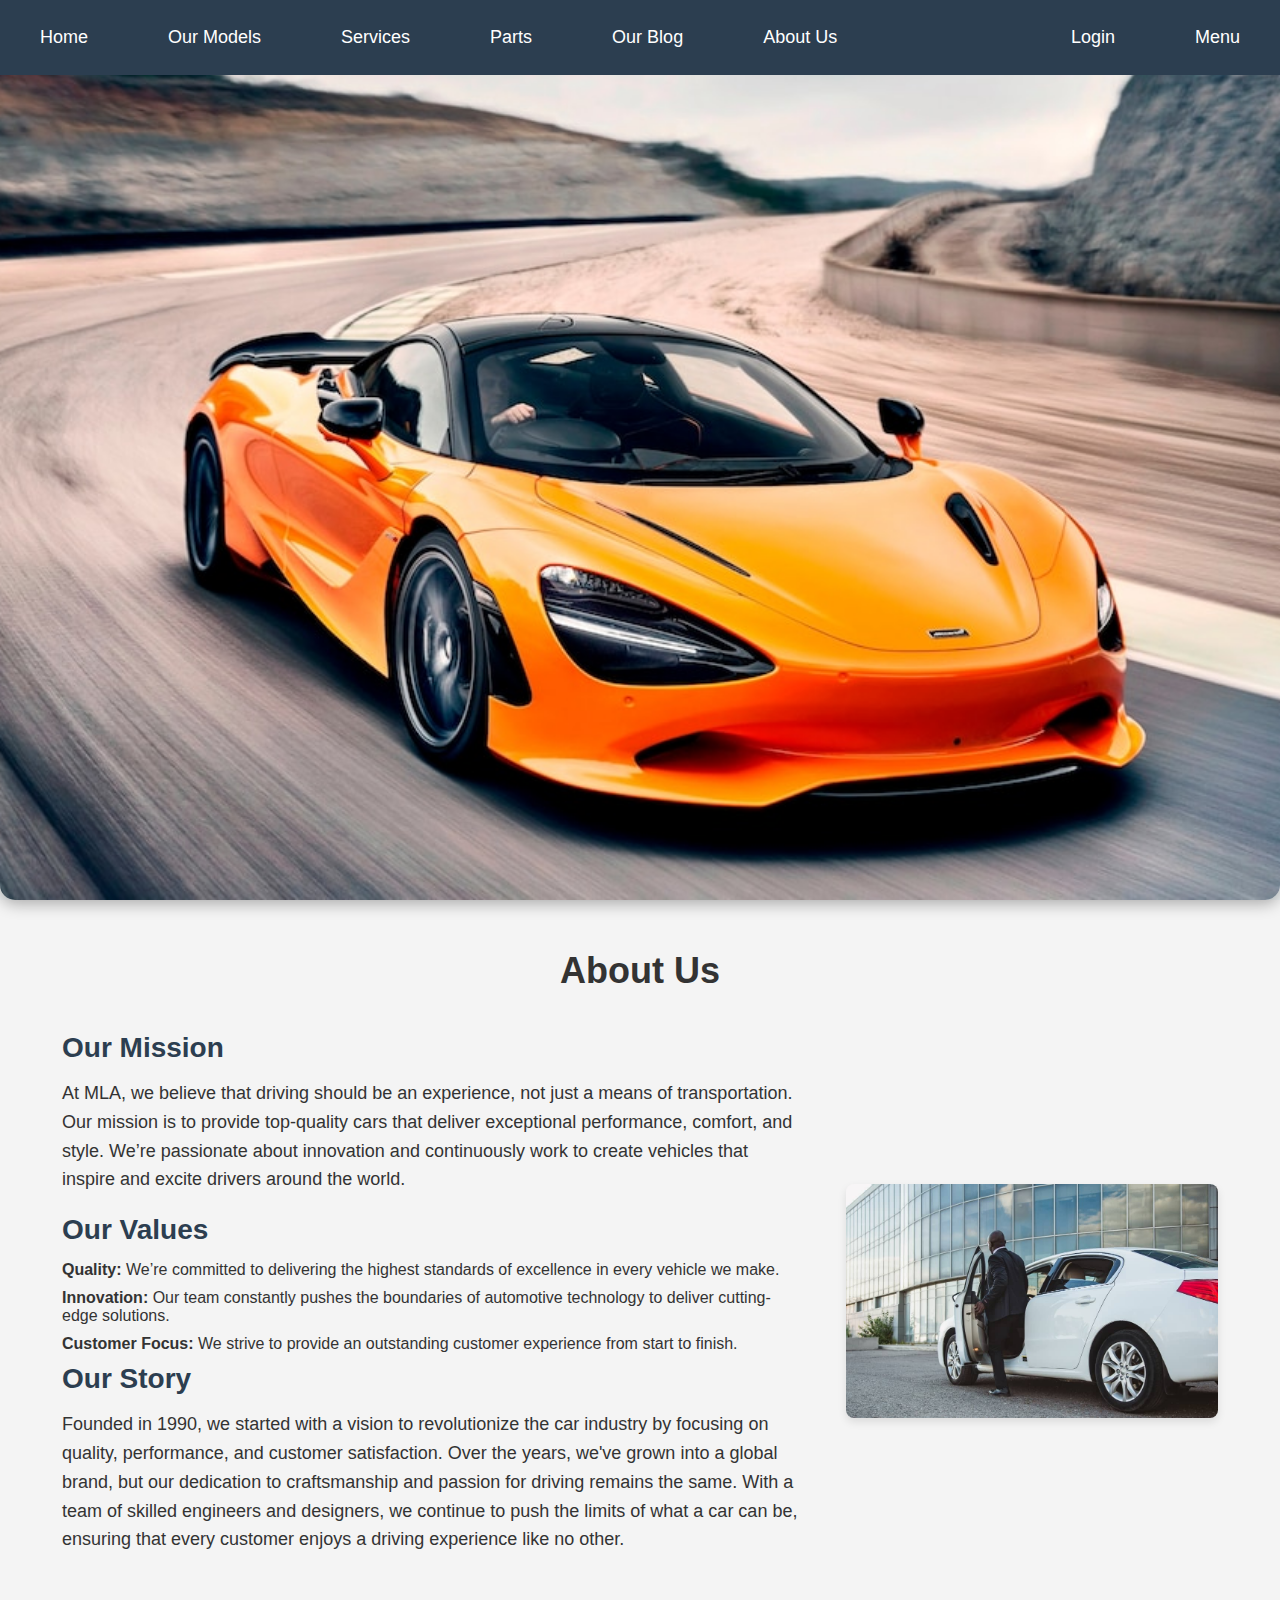
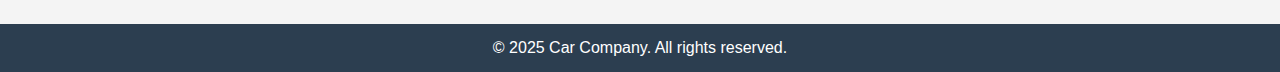
==== index.html @ 1a739cca "login parts models (editted)" ====
<!DOCTYPE html>
<html lang="en">
<head>
    <meta charset="UTF-8">
    <meta name="viewport" content="width=device-width, initial-scale=1.0">
    <title>MLA Company</title>
    <link rel="stylesheet" href="style.css">
</head>
<body>
    <header>
        <nav class="navbar">
            <ul>
              <li><a href="#">Home</a></li>
              <li><a href="model.html">Our Models</a></li>
              <li><a href="services.html">Services</a></li>
              <li><a href="Parts.html">Parts</a></li>
              <li><a href="#">Our Blog</a></li>
              <li><a href="#">About Us</a></li>
              <li class="login"><a href="login.html" id="loginLink">Login</a></li>
              <li class="menu">
                <a href="#">Menu</a>
                <ul class="dropdown">
                  <li><a href="#">Take a Test Drive</a></li>
                  <li><a href="#">Contact Us</a></li>
                </ul>
              </li>
            </ul>
          </nav>
          
    </header>

    <main>
        <section class="hero">
            <img src="images/mclaren-1-ht-gmh-240412_1712928561648_hpMain_16x9.jpg" alt="Car" class="car-image">
        </section>
    </main>
    <section class="about-us">
        <h2>About Us</h2>
        <div class="about-content">
            <div class="about-text">
                <h3>Our Mission</h3>
                <p>At MLA, we believe that driving should be an experience, not just a means of transportation. Our mission is to provide top-quality cars that deliver exceptional performance, comfort, and style. We’re passionate about innovation and continuously work to create vehicles that inspire and excite drivers around the world.</p>
                
                <h3>Our Values</h3>
                <ul>
                    <li><strong>Quality:</strong> We’re committed to delivering the highest standards of excellence in every vehicle we make.</li>
                    <li><strong>Innovation:</strong> Our team constantly pushes the boundaries of automotive technology to deliver cutting-edge solutions.</li>
                    <li><strong>Customer Focus:</strong> We strive to provide an outstanding customer experience from start to finish.</li>
                </ul>
    
                <h3>Our Story</h3>
                <p>Founded in 1990, we started with a vision to revolutionize the car industry by focusing on quality, performance, and customer satisfaction. Over the years, we've grown into a global brand, but our dedication to craftsmanship and passion for driving remains the same. With a team of skilled engineers and designers, we continue to push the limits of what a car can be, ensuring that every customer enjoys a driving experience like no other.</p>
            </div>
            <div class="about-image">
                <img src="images/worker-getting-into-company-car.jpg" alt="Our Team">
            </div>
        </div>
    </section>
    

    <footer>
        <p>&copy; 2025 Car Company. All rights reserved.</p>
    </footer>

    <script src="main.js"></script>
</body>
</html>
---- style.css ----
/* Universal Styles */
* {
    margin: 0;
    padding: 0;
    box-sizing: border-box;
    font-family: Arial, sans-serif;
  }
  
  body {
    background-color: #f4f4f4;
    color: #333;
    overflow-x: hidden; /* Prevent horizontal scrolling */
  }
  
  /* Header and Navigation Bar */
  header {
    background-color: #2c3e50; /* Dark header background */
    padding: 15px 0;
    position: fixed;
    top: 0;
    left: 0;
    width: 100%;
    z-index: 10;
  }
  
  .navbar {
    text-align: center;
  }
  
  .navbar ul {
    display: flex;
    align-items: center;
    list-style: none;
    margin: 0;
    padding: 0;
  }
  
  .navbar ul li {
    margin: 0 20px;
    position: relative;
  }
  
  .navbar ul li a {
    text-decoration: none;
    color: white;
    font-size: 18px;
    padding: 12px 20px;
    display: block;
    border-radius: 5px;
    transition: background-color 0.3s ease, transform 0.2s ease;
  }
  
  .navbar ul li a:hover {
    background-color: #3498db;
    transform: translateY(-5px);
  }
  
  /* Position the Login item at the far right */
  .navbar ul li.login {
    margin-left: auto;
  }
  
  /* Dropdown Menu */
  .menu {
    position: relative;
  }
  
  .dropdown {
    display: none;
    position: absolute;
    background-color: #34495e;
    padding: 10px;
    list-style: none;
    border-radius: 5px;
    top: 35px;
    box-shadow: 0 4px 8px rgba(0, 0, 0, 0.1);
    opacity: 0;
    transition: opacity 0.3s ease-in-out;
  }
  
  .menu:hover .dropdown {
    display: block;
    opacity: 1;
  }
  
  .dropdown li a {
    color: white;
    padding: 10px;
    text-decoration: none;
    display: block;
    transition: background-color 0.3s ease, transform 0.2s ease;
  }
  
  .dropdown li a:hover {
    background-color: #1abc9c;
    transform: translateY(-2px);
  }
  
  /* Main Hero Section */
  .hero {
    display: flex;
    justify-content: center;
    align-items: center;
    height: 100vh;
    background-color: #ecf0f1;
    padding-top: 60px; /* To account for the fixed navbar */
  }
  
  .car-image {
    width: 100%;
    height: 100%;
    object-fit: cover;
    border-radius: 15px;
    box-shadow: 0 4px 15px rgba(0, 0, 0, 0.3);
  }
  
  /* About Us Section */
  .about-us {
    padding: 50px 20px;
    background-color: #f4f4f4;
    text-align: center;
  }
  
  .about-us h2 {
    font-size: 36px;
    margin-bottom: 40px;
    font-weight: bold;
  }
  
  .about-content {
    display: flex;
    justify-content: center;
    align-items: center;
    gap: 40px;
    flex-wrap: wrap;
  }
  
  .about-text {
    width: 60%;
    text-align: left;
  }
  
  .about-text h3 {
    font-size: 28px;
    margin-bottom: 15px;
    color: #2c3e50;
  }
  
  .about-text p {
    font-size: 18px;
    margin-bottom: 20px;
    line-height: 1.6;
  }
  
  .about-text ul {
    list-style: none;
    padding: 0;
  }
  
  .about-text li {
    font-size: 16px;
    margin-bottom: 10px;
    text-align: left;
  }
  
  .about-image {
    width: 30%;
    max-width: 400px;
  }
  
  .about-image img {
    width: 100%;
    height: auto;
    border-radius: 8px;
    box-shadow: 0 4px 8px rgba(0, 0, 0, 0.1);
  }
  
  /* Responsive adjustments for About Us */
  @media (max-width: 768px) {
    .about-content {
      flex-direction: column;
      text-align: center;
    }
    .about-text {
      width: 100%;
    }
    .about-image {
      width: 100%;
      margin-top: 20px;
    }
  }
  
  /* Footer */
  footer {
    background-color: #2c3e50;
    color: white;
    text-align: center;
    padding: 15px;
    width: 100%;
  }
  
  /* Login Overlay and Form Styling */
  .login-overlay {
    position: fixed;
    top: 0;
    left: 0;
    width: 100%;
    height: 100vh;
    background-color: rgba(0, 0, 0, 0.6);
    display: none; /* Hidden by default; shown via JS */
    align-items: center;
    justify-content: center;
    z-index: 1000;
  }
  
  .login-container {
    background-color: #fff;
    padding: 30px;
    border-radius: 5px;
    width: 350px;
    box-shadow: 0 2px 10px rgba(0, 0, 0, 0.3);
    text-align: left;
  }
  
  .login-container h2 {
    margin-bottom: 20px;
    color: #2c3e50;
    text-align: center;
  }
  
  .login-container label {
    display: block;
    margin-bottom: 5px;
    font-weight: bold;
    color: #2c3e50;
  }
  
  .login-container input {
    width: 100%;
    padding: 10px;
    margin-bottom: 15px;
    border: 1px solid #bdc3c7;
    border-radius: 5px;
  }
  
  .btn-login {
    width: 100%;
    padding: 10px;
    background-color: #3498db;
    color: #fff;
    border: none;
    border-radius: 5px;
    cursor: pointer;
    font-size: 16px;
    transition: background-color 0.3s ease;
  }
  
  .btn-login:hover {
    background-color: #1abc9c;
  }
  
  /* Optional: Close Button Styling (if used) */
  .close-btn {
    position: absolute;
    top: 10px;
    right: 15px;
    font-size: 1.5rem;
    cursor: pointer;
    color: #aaa;
  }
  
  .close-btn:hover {
    color: #000;
  }
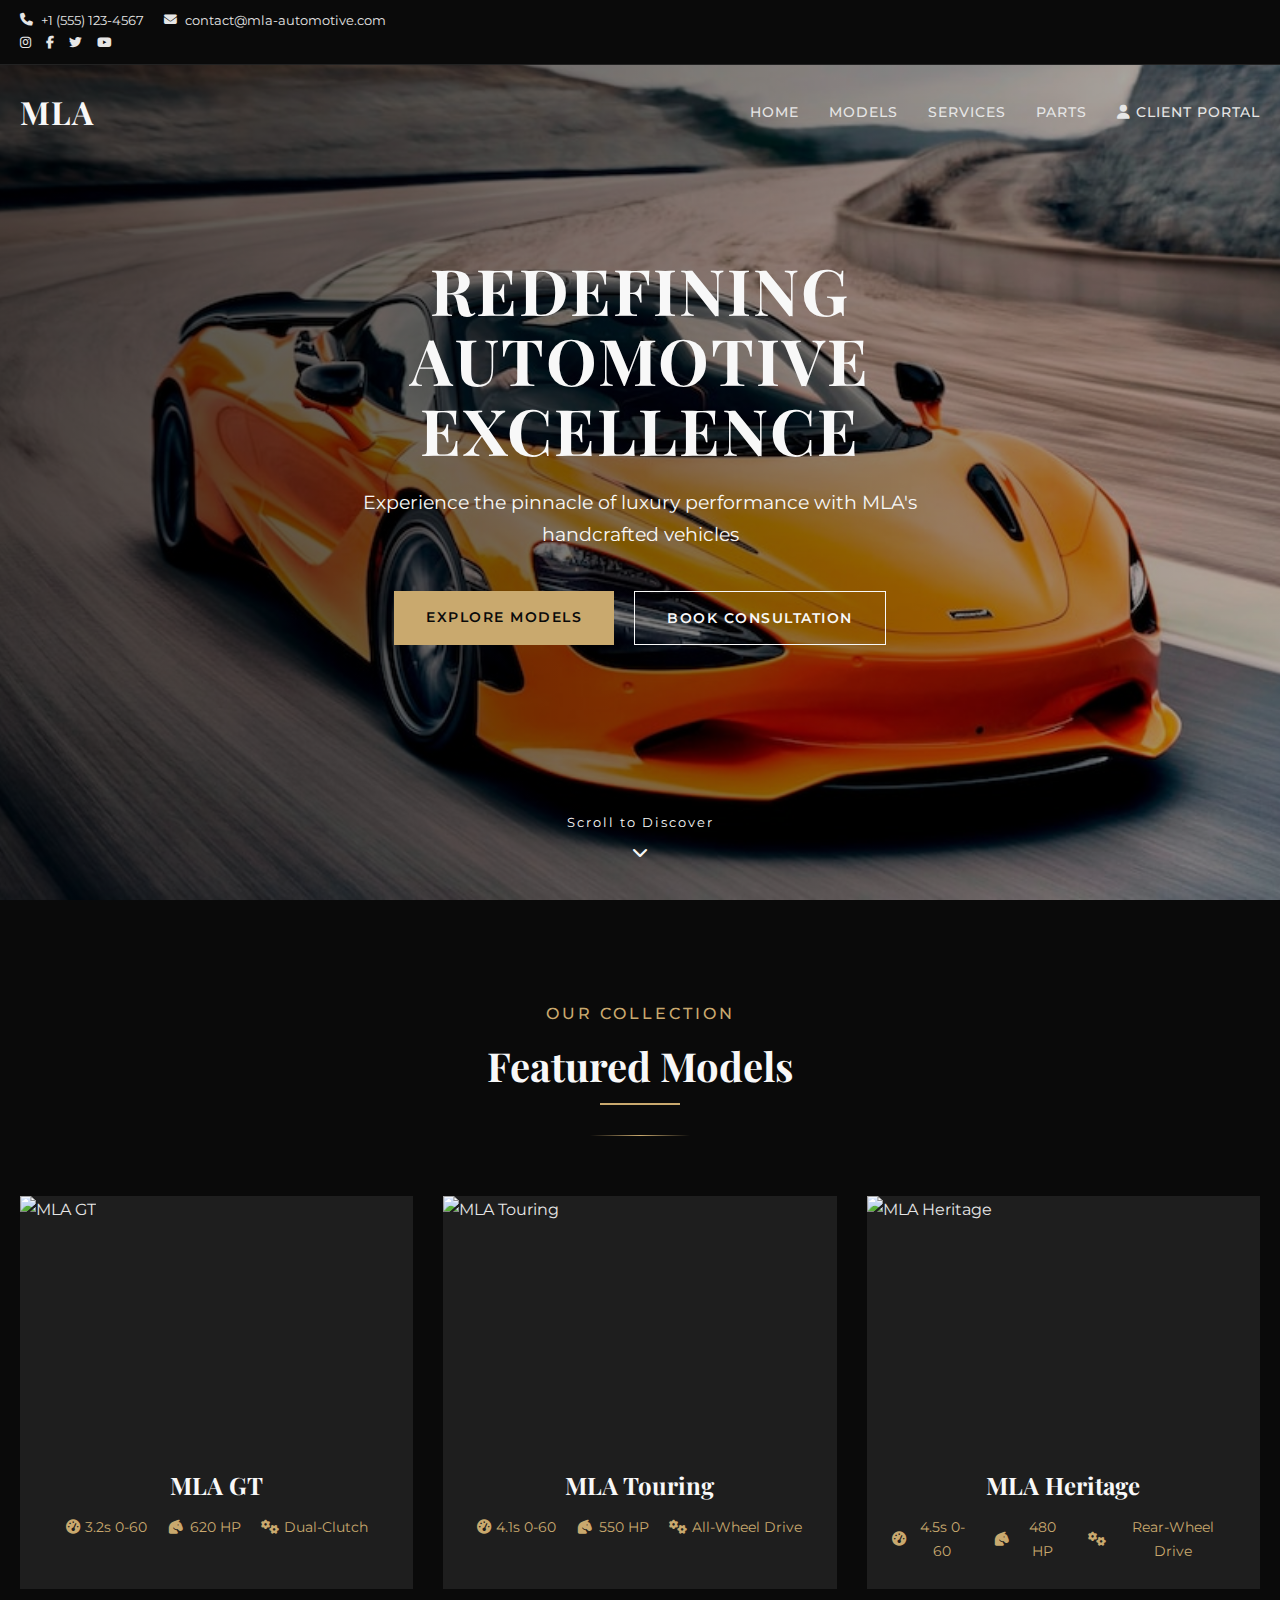
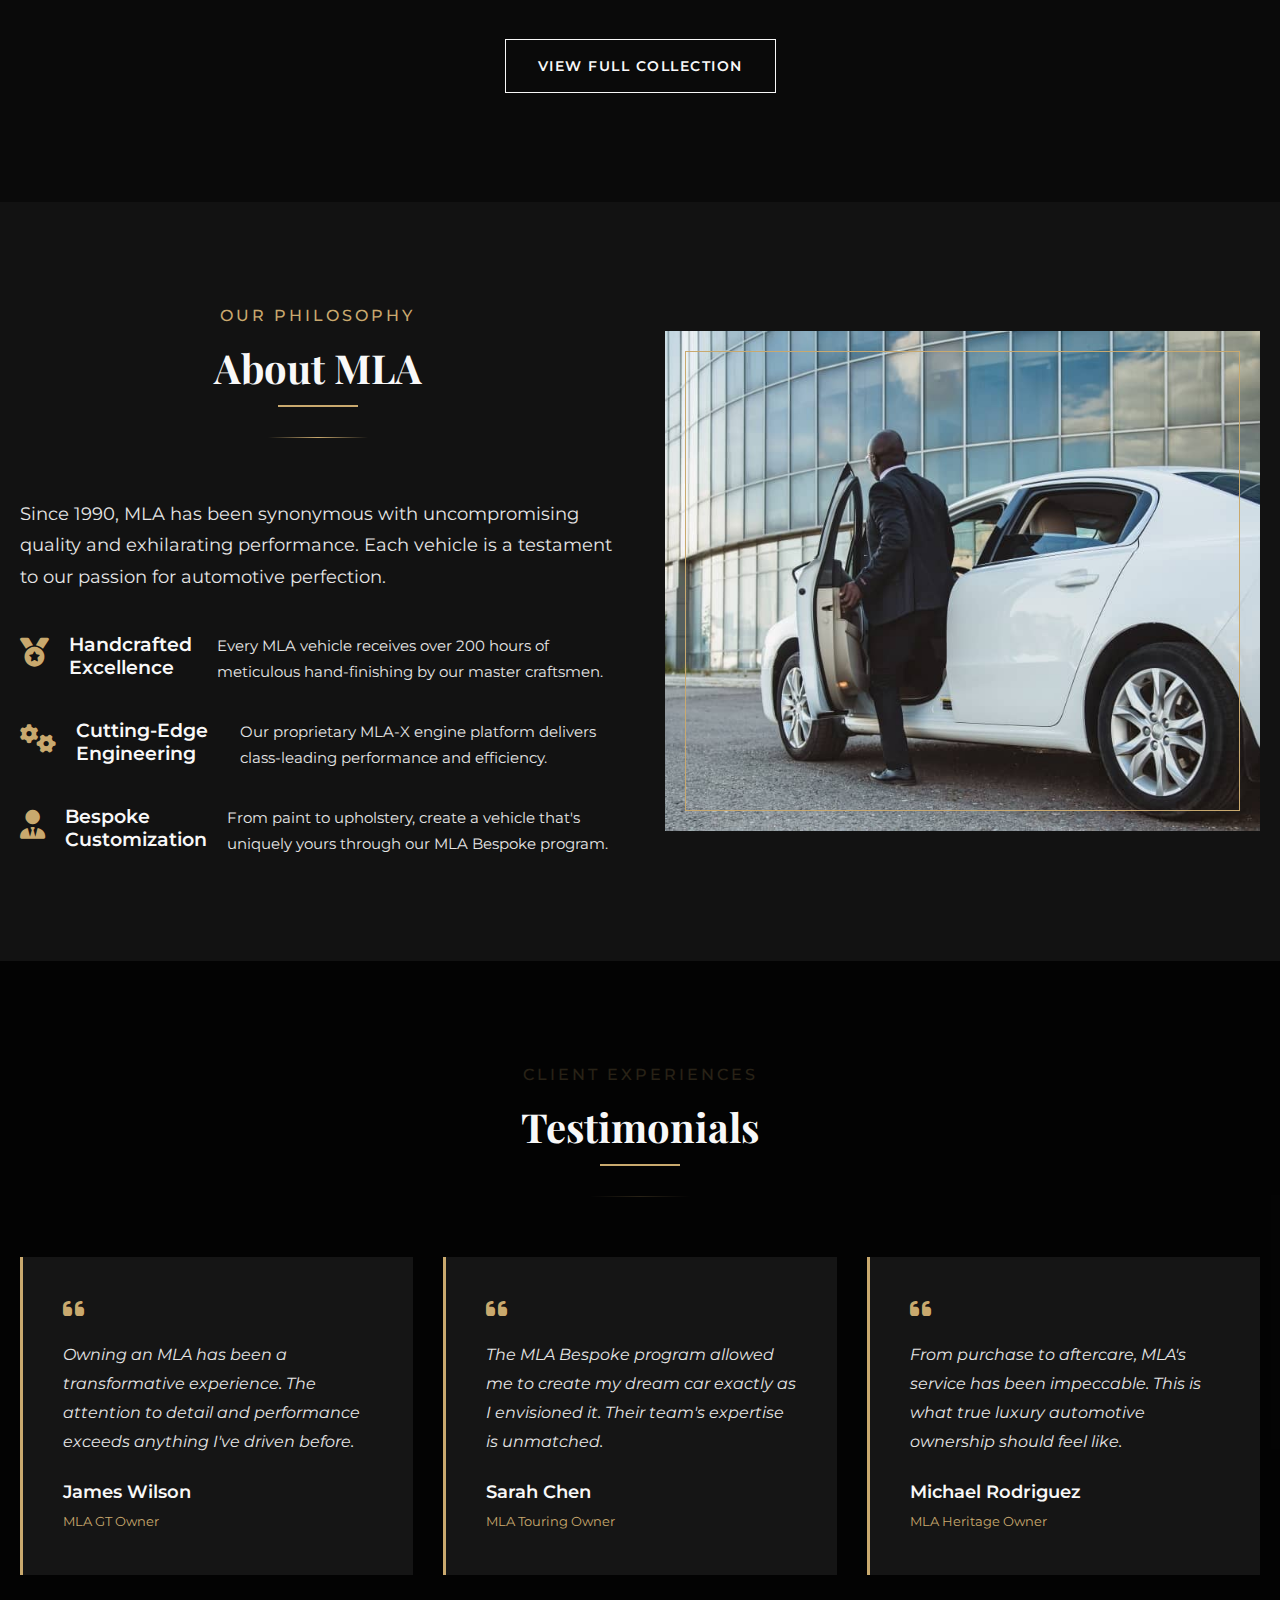
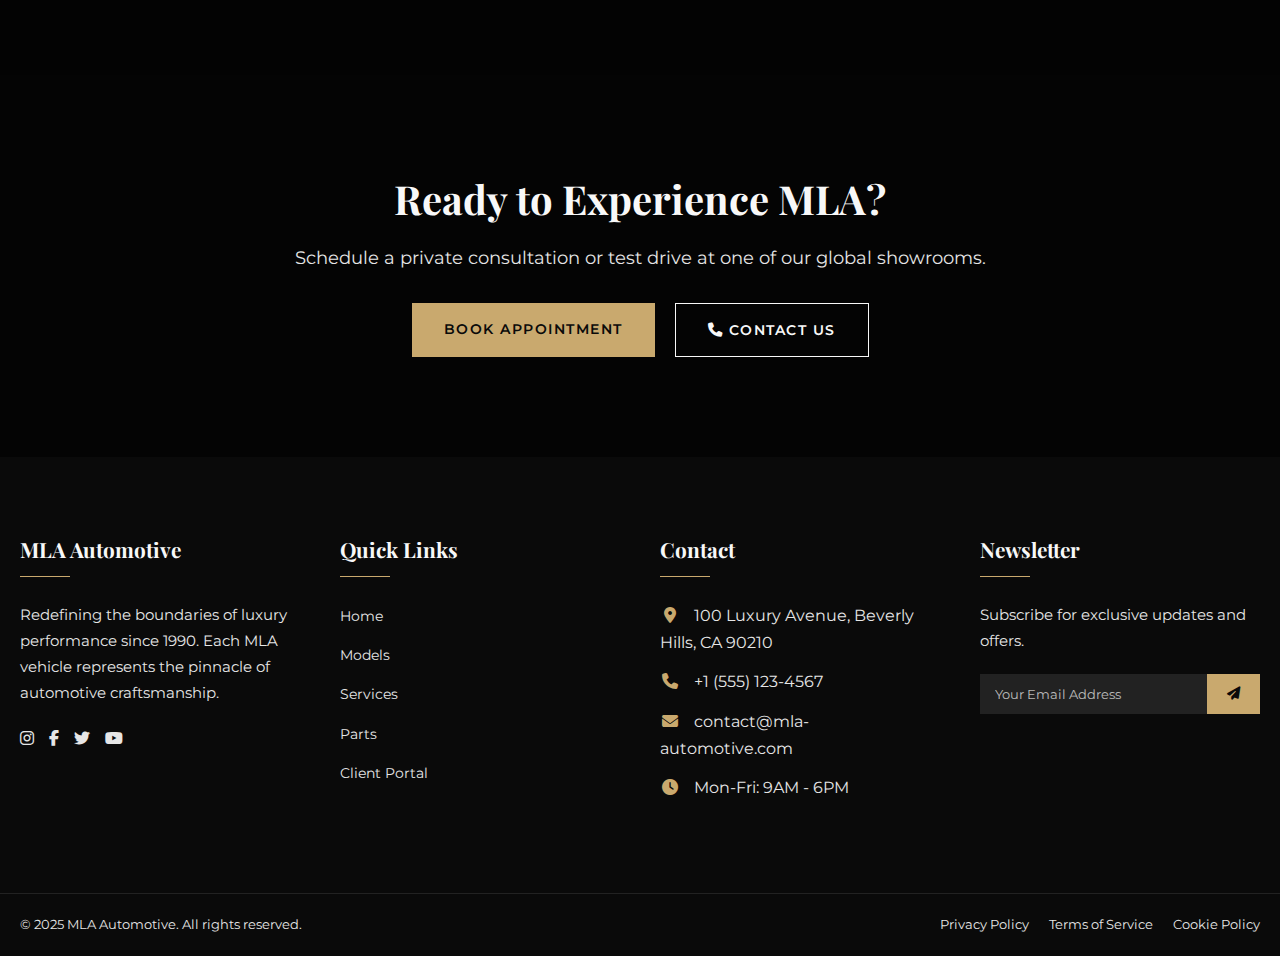
==== commit 65ed386b: "Home and parts page updated 7/4/2025" ====
--- a/index.html
+++ b/index.html
@@ -3,65 +3,282 @@
 <head>
     <meta charset="UTF-8">
     <meta name="viewport" content="width=device-width, initial-scale=1.0">
-    <title>MLA Company</title>
+    <title>MLA | Premium Automotive Excellence</title>
     <link rel="stylesheet" href="style.css">
+    <link rel="stylesheet" href="https://cdnjs.cloudflare.com/ajax/libs/font-awesome/6.4.0/css/all.min.css">
+    <link rel="preconnect" href="https://fonts.googleapis.com">
+    <link rel="preconnect" href="https://fonts.gstatic.com" crossorigin>
+    <link href="https://fonts.googleapis.com/css2?family=Playfair+Display:wght@400;500;600;700&family=Montserrat:wght@300;400;500;600&display=swap" rel="stylesheet">
 </head>
 <body>
-    <header>
+    <header class="luxury-header">
+        <div class="header-top-bar">
+            <div class="container">
+                <div class="header-contact">
+                    <span><i class="fas fa-phone"></i> +1 (555) 123-4567</span>
+                    <span><i class="fas fa-envelope"></i> contact@mla-automotive.com</span>
+                </div>
+                <div class="header-social">
+                    <a href="#"><i class="fab fa-instagram"></i></a>
+                    <a href="#"><i class="fab fa-facebook-f"></i></a>
+                    <a href="#"><i class="fab fa-twitter"></i></a>
+                    <a href="#"><i class="fab fa-youtube"></i></a>
+                </div>
+            </div>
+        </div>
         <nav class="navbar">
-            <ul>
-              <li><a href="#">Home</a></li>
-              <li><a href="model.html">Our Models</a></li>
-              <li><a href="services.html">Services</a></li>
-              <li><a href="Parts.html">Parts</a></li>
-              <li><a href="#">Our Blog</a></li>
-              <li><a href="#">About Us</a></li>
-              <li class="login"><a href="login.html" id="loginLink">Login</a></li>
-              <li class="menu">
-                <a href="#">Menu</a>
-                <ul class="dropdown">
-                  <li><a href="#">Take a Test Drive</a></li>
-                  <li><a href="#">Contact Us</a></li>
+            <div class="container">
+                <div class="logo">
+                    <a href="index.html">MLA</a>
+                </div>
+                <ul class="nav-links">
+                    <li><a href="index.html">Home</a></li>
+                    <li><a href="model.html">Models</a></li>
+                    <li><a href="services.html">Services</a></li>
+                    <li><a href="Parts.html">Parts</a></li>
+                    <li class="login"><a href="login.html" id="loginLink"><i class="fas fa-user"></i> Client Portal</a></li>
                 </ul>
-              </li>
-            </ul>
-          </nav>
-          
+                <div class="hamburger">
+                    <span></span>
+                    <span></span>
+                    <span></span>
+                </div>
+            </div>
+        </nav>
     </header>
 
     <main>
         <section class="hero">
-            <img src="images/mclaren-1-ht-gmh-240412_1712928561648_hpMain_16x9.jpg" alt="Car" class="car-image">
+            <div class="hero-overlay"></div>
+            <div class="hero-content">
+                <h1>Redefining Automotive Excellence</h1>
+                <p>Experience the pinnacle of luxury performance with MLA's handcrafted vehicles</p>
+                <div class="hero-buttons">
+                    <a href="model.html" class="btn btn-primary">Explore Models</a>
+                    <a href="#" class="btn btn-secondary">Book Consultation</a>
+                </div>
+            </div>
+            <div class="hero-scroll">
+                <span>Scroll to Discover</span>
+                <i class="fas fa-chevron-down"></i>
+            </div>
+        </section>
+
+        <section class="featured-models">
+            <div class="container">
+                <div class="section-header">
+                    <span class="section-subtitle">Our Collection</span>
+                    <h2 class="section-title">Featured Models</h2>
+                    <div class="section-divider"></div>
+                </div>
+                <div class="models-grid">
+                    <div class="model-card">
+                        <div class="model-image">
+                            <img src="images/model-1.jpg" alt="MLA GT">
+                            <div class="model-overlay">
+                                <a href="model.html#gt" class="btn btn-primary">Discover GT</a>
+                            </div>
+                        </div>
+                        <div class="model-info">
+                            <h3>MLA GT</h3>
+                            <div class="model-specs">
+                                <span><i class="fas fa-tachometer-alt"></i> 3.2s 0-60</span>
+                                <span><i class="fas fa-horse-head"></i> 620 HP</span>
+                                <span><i class="fas fa-cogs"></i> Dual-Clutch</span>
+                            </div>
+                        </div>
+                    </div>
+                    <div class="model-card">
+                        <div class="model-image">
+                            <img src="images/model-2.jpg" alt="MLA Touring">
+                            <div class="model-overlay">
+                                <a href="model.html#touring" class="btn btn-primary">Discover Touring</a>
+                            </div>
+                        </div>
+                        <div class="model-info">
+                            <h3>MLA Touring</h3>
+                            <div class="model-specs">
+                                <span><i class="fas fa-tachometer-alt"></i> 4.1s 0-60</span>
+                                <span><i class="fas fa-horse-head"></i> 550 HP</span>
+                                <span><i class="fas fa-cogs"></i> All-Wheel Drive</span>
+                            </div>
+                        </div>
+                    </div>
+                    <div class="model-card">
+                        <div class="model-image">
+                            <img src="images/model-3.jpg" alt="MLA Heritage">
+                            <div class="model-overlay">
+                                <a href="model.html#heritage" class="btn btn-primary">Discover Heritage</a>
+                            </div>
+                        </div>
+                        <div class="model-info">
+                            <h3>MLA Heritage</h3>
+                            <div class="model-specs">
+                                <span><i class="fas fa-tachometer-alt"></i> 4.5s 0-60</span>
+                                <span><i class="fas fa-horse-head"></i> 480 HP</span>
+                                <span><i class="fas fa-cogs"></i> Rear-Wheel Drive</span>
+                            </div>
+                        </div>
+                    </div>
+                </div>
+                <div class="section-footer">
+                    <a href="model.html" class="btn btn-secondary">View Full Collection</a>
+                </div>
+            </div>
+        </section>
+
+        <section class="about-us">
+            <div class="container">
+                <div class="about-content">
+                    <div class="about-text">
+                        <div class="section-header">
+                            <span class="section-subtitle">Our Philosophy</span>
+                            <h2 class="section-title">About MLA</h2>
+                            <div class="section-divider"></div>
+                        </div>
+                        <p class="lead">Since 1990, MLA has been synonymous with uncompromising quality and exhilarating performance. Each vehicle is a testament to our passion for automotive perfection.</p>
+                        
+                        <div class="about-features">
+                            <div class="feature">
+                                <i class="fas fa-medal"></i>
+                                <h3>Handcrafted Excellence</h3>
+                                <p>Every MLA vehicle receives over 200 hours of meticulous hand-finishing by our master craftsmen.</p>
+                            </div>
+                            <div class="feature">
+                                <i class="fas fa-cogs"></i>
+                                <h3>Cutting-Edge Engineering</h3>
+                                <p>Our proprietary MLA-X engine platform delivers class-leading performance and efficiency.</p>
+                            </div>
+                            <div class="feature">
+                                <i class="fas fa-user-tie"></i>
+                                <h3>Bespoke Customization</h3>
+                                <p>From paint to upholstery, create a vehicle that's uniquely yours through our MLA Bespoke program.</p>
+                            </div>
+                        </div>
+                    </div>
+                    <div class="about-image">
+                        <div class="image-frame">
+                            <img src="images/worker-getting-into-company-car.jpg" alt="MLA Craftsmanship">
+                            <div class="frame-overlay"></div>
+                        </div>
+                    </div>
+                </div>
+            </div>
+        </section>
+
+        <section class="testimonials">
+            <div class="testimonials-overlay"></div>
+            <div class="container">
+                <div class="section-header">
+                    <span class="section-subtitle">Client Experiences</span>
+                    <h2 class="section-title">Testimonials</h2>
+                    <div class="section-divider"></div>
+                </div>
+                <div class="testimonial-slider">
+                    <div class="testimonial">
+                        <div class="testimonial-content">
+                            <i class="fas fa-quote-left"></i>
+                            <p>Owning an MLA has been a transformative experience. The attention to detail and performance exceeds anything I've driven before.</p>
+                            <div class="testimonial-author">
+                                <h4>James Wilson</h4>
+                                <span>MLA GT Owner</span>
+                            </div>
+                        </div>
+                    </div>
+                    <div class="testimonial">
+                        <div class="testimonial-content">
+                            <i class="fas fa-quote-left"></i>
+                            <p>The MLA Bespoke program allowed me to create my dream car exactly as I envisioned it. Their team's expertise is unmatched.</p>
+                            <div class="testimonial-author">
+                                <h4>Sarah Chen</h4>
+                                <span>MLA Touring Owner</span>
+                            </div>
+                        </div>
+                    </div>
+                    <div class="testimonial">
+                        <div class="testimonial-content">
+                            <i class="fas fa-quote-left"></i>
+                            <p>From purchase to aftercare, MLA's service has been impeccable. This is what true luxury automotive ownership should feel like.</p>
+                            <div class="testimonial-author">
+                                <h4>Michael Rodriguez</h4>
+                                <span>MLA Heritage Owner</span>
+                            </div>
+                        </div>
+                    </div>
+                </div>
+            </div>
+        </section>
+
+        <section class="cta-section">
+            <div class="container">
+                <div class="cta-content">
+                    <h2>Ready to Experience MLA?</h2>
+                    <p>Schedule a private consultation or test drive at one of our global showrooms.</p>
+                    <div class="cta-buttons">
+                        <a href="#" class="btn btn-primary">Book Appointment</a>
+                        <a href="tel:+15551234567" class="btn btn-secondary"><i class="fas fa-phone"></i> Contact Us</a>
+                    </div>
+                </div>
+            </div>
         </section>
     </main>
-    <section class="about-us">
-        <h2>About Us</h2>
-        <div class="about-content">
-            <div class="about-text">
-                <h3>Our Mission</h3>
-                <p>At MLA, we believe that driving should be an experience, not just a means of transportation. Our mission is to provide top-quality cars that deliver exceptional performance, comfort, and style. We’re passionate about innovation and continuously work to create vehicles that inspire and excite drivers around the world.</p>
-                
-                <h3>Our Values</h3>
-                <ul>
-                    <li><strong>Quality:</strong> We’re committed to delivering the highest standards of excellence in every vehicle we make.</li>
-                    <li><strong>Innovation:</strong> Our team constantly pushes the boundaries of automotive technology to deliver cutting-edge solutions.</li>
-                    <li><strong>Customer Focus:</strong> We strive to provide an outstanding customer experience from start to finish.</li>
-                </ul>
-    
-                <h3>Our Story</h3>
-                <p>Founded in 1990, we started with a vision to revolutionize the car industry by focusing on quality, performance, and customer satisfaction. Over the years, we've grown into a global brand, but our dedication to craftsmanship and passion for driving remains the same. With a team of skilled engineers and designers, we continue to push the limits of what a car can be, ensuring that every customer enjoys a driving experience like no other.</p>
-            </div>
-            <div class="about-image">
-                <img src="images/worker-getting-into-company-car.jpg" alt="Our Team">
+
+    <footer class="luxury-footer">
+        <div class="footer-main">
+            <div class="container">
+                <div class="footer-grid">
+                    <div class="footer-col">
+                        <h3>MLA Automotive</h3>
+                        <p>Redefining the boundaries of luxury performance since 1990. Each MLA vehicle represents the pinnacle of automotive craftsmanship.</p>
+                        <div class="footer-social">
+                            <a href="#"><i class="fab fa-instagram"></i></a>
+                            <a href="#"><i class="fab fa-facebook-f"></i></a>
+                            <a href="#"><i class="fab fa-twitter"></i></a>
+                            <a href="#"><i class="fab fa-youtube"></i></a>
+                        </div>
+                    </div>
+                    <div class="footer-col">
+                        <h3>Quick Links</h3>
+                        <ul>
+                            <li><a href="index.html">Home</a></li>
+                            <li><a href="model.html">Models</a></li>
+                            <li><a href="services.html">Services</a></li>
+                            <li><a href="Parts.html">Parts</a></li>
+                            <li><a href="login.html">Client Portal</a></li>
+                        </ul>
+                    </div>
+                    <div class="footer-col">
+                        <h3>Contact</h3>
+                        <ul>
+                            <li><i class="fas fa-map-marker-alt"></i> 100 Luxury Avenue, Beverly Hills, CA 90210</li>
+                            <li><i class="fas fa-phone"></i> +1 (555) 123-4567</li>
+                            <li><i class="fas fa-envelope"></i> contact@mla-automotive.com</li>
+                            <li><i class="fas fa-clock"></i> Mon-Fri: 9AM - 6PM</li>
+                        </ul>
+                    </div>
+                    <div class="footer-col">
+                        <h3>Newsletter</h3>
+                        <p>Subscribe for exclusive updates and offers.</p>
+                        <form class="newsletter-form">
+                            <input type="email" placeholder="Your Email Address">
+                            <button type="submit"><i class="fas fa-paper-plane"></i></button>
+                        </form>
+                    </div>
+                </div>
             </div>
         </div>
-    </section>
-    
-
-    <footer>
-        <p>&copy; 2025 Car Company. All rights reserved.</p>
+        <div class="footer-bottom">
+            <div class="container">
+                <p>&copy; 2025 MLA Automotive. All rights reserved.</p>
+                <div class="footer-links">
+                    <a href="#">Privacy Policy</a>
+                    <a href="#">Terms of Service</a>
+                    <a href="#">Cookie Policy</a>
+                </div>
+            </div>
+        </div>
     </footer>
 
     <script src="main.js"></script>
 </body>
-</html>
+</html>--- a/style.css
+++ b/style.css
@@ -1,275 +1,870 @@
-/* Universal Styles */
+/* ========== GLOBAL STYLES ========== */
+:root {
+  --primary: #0a0a0a;
+  --secondary: #c9a96e;
+  --accent: #1e1e1e;
+  --light: #f8f8f8;
+  --dark: #121212;
+  --text: #e6e6e6;
+  --text-dark: #333;
+  --luxury-accent: #c9a96e;
+  --secondary-rgb: 201, 169, 110;
+  --text-rgb: 230, 230, 230;
+  --overlay: rgba(0, 0, 0, 0.6);
+  --transition: all 0.4s cubic-bezier(0.25, 0.8, 0.25, 1);
+}
+
 * {
-    margin: 0;
-    padding: 0;
-    box-sizing: border-box;
-    font-family: Arial, sans-serif;
-  }
-  
-  body {
-    background-color: #f4f4f4;
-    color: #333;
-    overflow-x: hidden; /* Prevent horizontal scrolling */
-  }
-  
-  /* Header and Navigation Bar */
-  header {
-    background-color: #2c3e50; /* Dark header background */
-    padding: 15px 0;
+  margin: 0;
+  padding: 0;
+  box-sizing: border-box;
+}
+
+body {
+  font-family: 'Montserrat', sans-serif;
+  background-color: var(--dark);
+  color: var(--text);
+  line-height: 1.7;
+  overflow-x: hidden;
+}
+
+h1, h2, h3, h4, h5, h6 {
+  font-family: 'Playfair Display', serif;
+  font-weight: 700;
+  line-height: 1.2;
+  color: var(--light);
+}
+
+.container {
+  width: 100%;
+  max-width: 1400px;
+  margin: 0 auto;
+  padding: 0 20px;
+}
+
+section {
+  padding: 100px 0;
+}
+
+.section-header {
+  text-align: center;
+  margin-bottom: 60px;
+}
+
+.section-subtitle {
+  display: block;
+  font-size: 1rem;
+  text-transform: uppercase;
+  letter-spacing: 3px;
+  color: var(--secondary);
+  margin-bottom: 15px;
+  font-family: 'Montserrat', sans-serif;
+  font-weight: 500;
+}
+
+.section-title {
+  font-size: 2.5rem;
+  margin-bottom: 20px;
+  position: relative;
+  display: inline-block;
+}
+
+.section-title:after {
+  content: '';
+  position: absolute;
+  bottom: -15px;
+  left: 50%;
+  transform: translateX(-50%);
+  width: 80px;
+  height: 2px;
+  background-color: var(--secondary);
+}
+
+.section-divider {
+  height: 1px;
+  width: 100px;
+  background: linear-gradient(to right, transparent, var(--secondary), transparent);
+  margin: 25px auto;
+}
+
+.btn {
+  display: inline-block;
+  padding: 14px 32px;
+  font-size: 0.9rem;
+  font-weight: 600;
+  text-transform: uppercase;
+  letter-spacing: 1.5px;
+  text-decoration: none;
+  text-align: center;
+  transition: var(--transition);
+  border-radius: 0;
+  position: relative;
+  overflow: hidden;
+  border: none;
+  cursor: pointer;
+  font-family: 'Montserrat', sans-serif;
+}
+
+.btn:before {
+  content: '';
+  position: absolute;
+  top: 0;
+  left: -100%;
+  width: 100%;
+  height: 100%;
+  background: rgba(255, 255, 255, 0.1);
+  transition: var(--transition);
+}
+
+.btn:hover:before {
+  left: 100%;
+}
+
+.btn-primary {
+  background-color: var(--luxury-accent);
+  color: var(--primary);
+}
+
+.btn-primary:hover {
+  background-color: var(--luxury-accent);
+  box-shadow: 0 10px 20px rgba(var(--secondary-rgb), 0.3);
+  transform: translateY(-2px);
+}
+
+.btn-secondary {
+  background-color: transparent;
+  color: var(--light);
+  border: 1px solid var(--light);
+}
+
+.btn-secondary:hover {
+  background-color: rgba(255, 255, 255, 0.1);
+  border-color: var(--luxury-accent);
+  color: var(--luxury-accent);
+  box-shadow: 0 10px 20px rgba(0, 0, 0, 0.2);
+  transform: translateY(-2px);
+}
+
+/* ========== HEADER STYLES ========== */
+.luxury-header {
+  position: absolute;
+  width: 100%;
+  top: 0;
+  left: 0;
+  z-index: 1000;
+}
+
+.header-top-bar {
+  background-color: var(--primary);
+  padding: 10px 0;
+  font-size: 0.8rem;
+  border-bottom: 1px solid rgba(255, 255, 255, 0.1);
+}
+
+.header-contact {
+  display: flex;
+  gap: 20px;
+}
+
+.header-contact span {
+  display: flex;
+  align-items: center;
+  gap: 8px;
+}
+
+.header-social {
+  display: flex;
+  gap: 15px;
+}
+
+.header-social a {
+  color: var(--text);
+  transition: var(--transition);
+}
+
+.header-social a:hover {
+  color: var(--secondary);
+}
+
+.navbar {
+  padding: 20px 0;
+  transition: var(--transition);
+}
+
+.navbar.scrolled {
+  background-color: rgba(10, 10, 10, 0.95);
+  padding: 15px 0;
+  box-shadow: 0 5px 20px rgba(0, 0, 0, 0.2);
+}
+
+.navbar .container {
+  display: flex;
+  justify-content: space-between;
+  align-items: center;
+}
+
+.logo {
+  font-family: 'Playfair Display', serif;
+  font-size: 2rem;
+  font-weight: 700;
+  color: var(--light);
+  letter-spacing: 1px;
+}
+
+.logo a {
+  color: inherit;
+  text-decoration: none;
+}
+
+.nav-links {
+  display: flex;
+  list-style: none;
+  gap: 30px;
+}
+
+.nav-links li a {
+  color: var(--text);
+  text-decoration: none;
+  font-weight: 500;
+  font-size: 0.9rem;
+  text-transform: uppercase;
+  letter-spacing: 1px;
+  position: relative;
+  transition: var(--transition);
+}
+
+.nav-links li a:after {
+  content: '';
+  position: absolute;
+  bottom: -5px;
+  left: 0;
+  width: 0;
+  height: 1px;
+  background-color: var(--secondary);
+  transition: var(--transition);
+}
+
+.nav-links li a:hover:after {
+  width: 100%;
+}
+
+.nav-links li a:hover {
+  color: var(--secondary);
+}
+
+.login a {
+  color: var(--secondary);
+  font-weight: 600;
+}
+
+.hamburger {
+  display: none;
+  flex-direction: column;
+  justify-content: space-between;
+  width: 25px;
+  height: 18px;
+  cursor: pointer;
+}
+
+.hamburger span {
+  display: block;
+  width: 100%;
+  height: 2px;
+  background-color: var(--light);
+  transition: var(--transition);
+}
+
+/* ========== HERO SECTION ========== */
+.hero {
+  position: relative;
+  height: 100vh;
+  min-height: 700px;
+  background: url('images/mclaren-1-ht-gmh-240412_1712928561648_hpMain_16x9.jpg') no-repeat center center/cover;
+  display: flex;
+  align-items: center;
+  justify-content: center;
+  text-align: center;
+  color: var(--light);
+}
+
+.hero-overlay {
+  position: absolute;
+  top: 0;
+  left: 0;
+  width: 100%;
+  height: 100%;
+  background: linear-gradient(to right, rgba(0, 0, 0, 0.7), rgba(0, 0, 0, 0.3));
+}
+
+.hero-content {
+  position: relative;
+  z-index: 2;
+  max-width: 800px;
+  padding: 0 20px;
+}
+
+.hero h1 {
+  font-size: 4rem;
+  margin-bottom: 20px;
+  line-height: 1.1;
+  text-transform: uppercase;
+  letter-spacing: 2px;
+}
+
+.hero p {
+  font-size: 1.2rem;
+  margin-bottom: 40px;
+  max-width: 600px;
+  margin-left: auto;
+  margin-right: auto;
+}
+
+.hero-buttons {
+  display: flex;
+  gap: 20px;
+  justify-content: center;
+}
+
+.hero-scroll {
+  position: absolute;
+  bottom: 40px;
+  left: 50%;
+  transform: translateX(-50%);
+  display: flex;
+  flex-direction: column;
+  align-items: center;
+  color: var(--light);
+  cursor: pointer;
+  z-index: 2;
+}
+
+.hero-scroll span {
+  font-size: 0.8rem;
+  margin-bottom: 10px;
+  letter-spacing: 2px;
+}
+
+.hero-scroll i {
+  animation: bounce 2s infinite;
+}
+
+@keyframes bounce {
+  0%, 20%, 50%, 80%, 100% {
+    transform: translateY(0);
+  }
+  40% {
+    transform: translateY(-10px);
+  }
+  60% {
+    transform: translateY(-5px);
+  }
+}
+
+/* ========== FEATURED MODELS ========== */
+.featured-models {
+  background-color: var(--primary);
+}
+
+.models-grid {
+  display: grid;
+  grid-template-columns: repeat(auto-fit, minmax(300px, 1fr));
+  gap: 30px;
+  margin-top: 50px;
+}
+
+.model-card {
+  background-color: var(--accent);
+  transition: var(--transition);
+  overflow: hidden;
+}
+
+.model-card:hover {
+  transform: translateY(-10px);
+  box-shadow: 0 15px 30px rgba(0, 0, 0, 0.3);
+}
+
+.model-image {
+  position: relative;
+  height: 250px;
+  overflow: hidden;
+}
+
+.model-image img {
+  width: 100%;
+  height: 100%;
+  object-fit: cover;
+  transition: var(--transition);
+}
+
+.model-card:hover .model-image img {
+  transform: scale(1.05);
+}
+
+.model-overlay {
+  position: absolute;
+  top: 0;
+  left: 0;
+  width: 100%;
+  height: 100%;
+  background: rgba(0, 0, 0, 0.5);
+  display: flex;
+  align-items: center;
+  justify-content: center;
+  opacity: 0;
+  transition: var(--transition);
+}
+
+.model-card:hover .model-overlay {
+  opacity: 1;
+}
+
+.model-info {
+  padding: 25px;
+  text-align: center;
+}
+
+.model-info h3 {
+  font-size: 1.5rem;
+  margin-bottom: 15px;
+}
+
+.model-specs {
+  display: flex;
+  justify-content: center;
+  gap: 20px;
+  font-size: 0.9rem;
+  color: var(--secondary);
+}
+
+.model-specs span {
+  display: flex;
+  align-items: center;
+  gap: 5px;
+}
+
+.section-footer {
+  text-align: center;
+  margin-top: 50px;
+}
+
+/* ========== ABOUT SECTION ========== */
+.about-us {
+  background-color: var(--dark);
+}
+
+.about-content {
+  display: grid;
+  grid-template-columns: 1fr 1fr;
+  gap: 50px;
+  align-items: center;
+}
+
+.about-text .lead {
+  font-size: 1.1rem;
+  line-height: 1.8;
+  margin-bottom: 30px;
+  color: var(--text);
+}
+
+.about-features {
+  display: grid;
+  grid-template-columns: 1fr;
+  gap: 30px;
+  margin-top: 40px;
+}
+
+.feature {
+  display: flex;
+  gap: 20px;
+}
+
+.feature i {
+  font-size: 1.8rem;
+  color: var(--secondary);
+  margin-top: 5px;
+}
+
+.feature h3 {
+  font-size: 1.2rem;
+  margin-bottom: 10px;
+  font-family: 'Montserrat', sans-serif;
+  font-weight: 600;
+}
+
+.feature p {
+  font-size: 0.95rem;
+  color: var(--text);
+}
+
+.about-image {
+  position: relative;
+}
+
+.image-frame {
+  position: relative;
+  height: 500px;
+  overflow: hidden;
+}
+
+.image-frame img {
+  width: 100%;
+  height: 100%;
+  object-fit: cover;
+}
+
+.frame-overlay {
+  position: absolute;
+  top: 20px;
+  left: 20px;
+  right: 20px;
+  bottom: 20px;
+  border: 1px solid var(--secondary);
+  z-index: 1;
+  pointer-events: none;
+}
+
+/* ========== TESTIMONIALS ========== */
+.testimonials {
+  position: relative;
+  background: url('images/testimonial-bg.jpg') no-repeat center center/cover;
+}
+
+.testimonials-overlay {
+  position: absolute;
+  top: 0;
+  left: 0;
+  width: 100%;
+  height: 100%;
+  background: rgba(0, 0, 0, 0.8);
+}
+
+.testimonial-slider {
+  display: grid;
+  grid-template-columns: repeat(auto-fit, minmax(300px, 1fr));
+  gap: 30px;
+  position: relative;
+  z-index: 1;
+}
+
+.testimonial {
+  background-color: rgba(30, 30, 30, 0.7);
+  padding: 40px;
+  border-left: 3px solid var(--secondary);
+  transition: var(--transition);
+}
+
+.testimonial:hover {
+  transform: translateY(-5px);
+  background-color: rgba(30, 30, 30, 0.9);
+}
+
+.testimonial-content i {
+  color: var(--secondary);
+  font-size: 1.5rem;
+  margin-bottom: 20px;
+}
+
+.testimonial-content p {
+  font-style: italic;
+  margin-bottom: 25px;
+  line-height: 1.8;
+}
+
+.testimonial-author h4 {
+  font-family: 'Montserrat', sans-serif;
+  font-weight: 600;
+  margin-bottom: 5px;
+  font-size: 1.1rem;
+}
+
+.testimonial-author span {
+  font-size: 0.8rem;
+  color: var(--secondary);
+}
+
+/* ========== CTA SECTION ========== */
+.cta-section {
+  background: linear-gradient(rgba(0, 0, 0, 0.8), rgba(0, 0, 0, 0.8)), url('images/cta-bg.jpg') no-repeat center center/cover;
+  text-align: center;
+}
+
+.cta-content {
+  max-width: 700px;
+  margin: 0 auto;
+}
+
+.cta-content h2 {
+  font-size: 2.5rem;
+  margin-bottom: 20px;
+}
+
+.cta-content p {
+  font-size: 1.1rem;
+  margin-bottom: 30px;
+}
+
+.cta-buttons {
+  display: flex;
+  gap: 20px;
+  justify-content: center;
+}
+
+/* ========== FOOTER ========== */
+.luxury-footer {
+  background-color: var(--primary);
+  color: var(--text);
+}
+
+.footer-main {
+  padding: 80px 0;
+}
+
+.footer-grid {
+  display: grid;
+  grid-template-columns: repeat(auto-fit, minmax(250px, 1fr));
+  gap: 40px;
+}
+
+.footer-col h3 {
+  font-size: 1.3rem;
+  margin-bottom: 25px;
+  position: relative;
+  padding-bottom: 15px;
+}
+
+.footer-col h3:after {
+  content: '';
+  position: absolute;
+  bottom: 0;
+  left: 0;
+  width: 50px;
+  height: 1px;
+  background-color: var(--secondary);
+}
+
+.footer-col p {
+  margin-bottom: 20px;
+  font-size: 0.95rem;
+  line-height: 1.7;
+}
+
+.footer-social {
+  display: flex;
+  gap: 15px;
+  margin-top: 20px;
+}
+
+.footer-social a {
+  color: var(--text);
+  font-size: 1rem;
+  transition: var(--transition);
+}
+
+.footer-social a:hover {
+  color: var(--secondary);
+}
+
+.footer-col ul {
+  list-style: none;
+}
+
+.footer-col ul li {
+  margin-bottom: 12px;
+}
+
+.footer-col ul li a {
+  color: var(--text);
+  text-decoration: none;
+  transition: var(--transition);
+  font-size: 0.9rem;
+}
+
+.footer-col ul li a:hover {
+  color: var(--secondary);
+  padding-left: 5px;
+}
+
+.footer-col ul li i {
+  margin-right: 10px;
+  color: var(--secondary);
+  width: 20px;
+  text-align: center;
+}
+
+.newsletter-form {
+  display: flex;
+  margin-top: 20px;
+}
+
+.newsletter-form input {
+  flex: 1;
+  padding: 12px 15px;
+  background-color: rgba(255, 255, 255, 0.1);
+  border: none;
+  color: var(--text);
+  font-family: 'Montserrat', sans-serif;
+}
+
+.newsletter-form input::placeholder {
+  color: rgba(255, 255, 255, 0.7);
+}
+
+.newsletter-form button {
+  background-color: var(--secondary);
+  color: var(--primary);
+  border: none;
+  padding: 0 20px;
+  cursor: pointer;
+  transition: var(--transition);
+}
+
+.newsletter-form button:hover {
+  background-color: var(--light);
+}
+
+.footer-bottom {
+  padding: 20px 0;
+  border-top: 1px solid rgba(255, 255, 255, 0.1);
+  font-size: 0.8rem;
+}
+
+.footer-bottom .container {
+  display: flex;
+  justify-content: space-between;
+  align-items: center;
+}
+
+.footer-links {
+  display: flex;
+  gap: 20px;
+}
+
+.footer-links a {
+  color: var(--text);
+  text-decoration: none;
+  transition: var(--transition);
+}
+
+.footer-links a:hover {
+  color: var(--secondary);
+}
+
+/* ========== RESPONSIVE STYLES ========== */
+@media (max-width: 1200px) {
+  .hero h1 {
+    font-size: 3.5rem;
+  }
+}
+
+@media (max-width: 992px) {
+  section {
+    padding: 80px 0;
+  }
+
+  .hero h1 {
+    font-size: 3rem;
+  }
+
+  .about-content {
+    grid-template-columns: 1fr;
+  }
+
+  .about-image {
+    order: -1;
+  }
+
+  .image-frame {
+    height: 400px;
+  }
+
+  .nav-links {
     position: fixed;
     top: 0;
-    left: 0;
-    width: 100%;
-    z-index: 10;
-  }
-  
-  .navbar {
-    text-align: center;
-  }
-  
-  .navbar ul {
-    display: flex;
-    align-items: center;
-    list-style: none;
-    margin: 0;
-    padding: 0;
-  }
-  
-  .navbar ul li {
-    margin: 0 20px;
-    position: relative;
-  }
-  
-  .navbar ul li a {
-    text-decoration: none;
-    color: white;
-    font-size: 18px;
-    padding: 12px 20px;
-    display: block;
-    border-radius: 5px;
-    transition: background-color 0.3s ease, transform 0.2s ease;
-  }
-  
-  .navbar ul li a:hover {
-    background-color: #3498db;
-    transform: translateY(-5px);
-  }
-  
-  /* Position the Login item at the far right */
-  .navbar ul li.login {
-    margin-left: auto;
-  }
-  
-  /* Dropdown Menu */
-  .menu {
-    position: relative;
-  }
-  
-  .dropdown {
-    display: none;
-    position: absolute;
-    background-color: #34495e;
-    padding: 10px;
-    list-style: none;
-    border-radius: 5px;
-    top: 35px;
-    box-shadow: 0 4px 8px rgba(0, 0, 0, 0.1);
-    opacity: 0;
-    transition: opacity 0.3s ease-in-out;
-  }
-  
-  .menu:hover .dropdown {
-    display: block;
-    opacity: 1;
-  }
-  
-  .dropdown li a {
-    color: white;
-    padding: 10px;
-    text-decoration: none;
-    display: block;
-    transition: background-color 0.3s ease, transform 0.2s ease;
-  }
-  
-  .dropdown li a:hover {
-    background-color: #1abc9c;
-    transform: translateY(-2px);
-  }
-  
-  /* Main Hero Section */
-  .hero {
-    display: flex;
-    justify-content: center;
-    align-items: center;
+    right: -100%;
+    width: 300px;
     height: 100vh;
-    background-color: #ecf0f1;
-    padding-top: 60px; /* To account for the fixed navbar */
-  }
-  
-  .car-image {
-    width: 100%;
-    height: 100%;
-    object-fit: cover;
-    border-radius: 15px;
-    box-shadow: 0 4px 15px rgba(0, 0, 0, 0.3);
-  }
-  
-  /* About Us Section */
-  .about-us {
-    padding: 50px 20px;
-    background-color: #f4f4f4;
-    text-align: center;
-  }
-  
-  .about-us h2 {
-    font-size: 36px;
-    margin-bottom: 40px;
-    font-weight: bold;
-  }
-  
-  .about-content {
-    display: flex;
-    justify-content: center;
-    align-items: center;
-    gap: 40px;
-    flex-wrap: wrap;
-  }
-  
-  .about-text {
-    width: 60%;
-    text-align: left;
-  }
-  
-  .about-text h3 {
-    font-size: 28px;
-    margin-bottom: 15px;
-    color: #2c3e50;
-  }
-  
-  .about-text p {
-    font-size: 18px;
-    margin-bottom: 20px;
-    line-height: 1.6;
-  }
-  
-  .about-text ul {
-    list-style: none;
-    padding: 0;
-  }
-  
-  .about-text li {
-    font-size: 16px;
-    margin-bottom: 10px;
-    text-align: left;
-  }
-  
-  .about-image {
-    width: 30%;
-    max-width: 400px;
-  }
-  
-  .about-image img {
-    width: 100%;
-    height: auto;
-    border-radius: 8px;
-    box-shadow: 0 4px 8px rgba(0, 0, 0, 0.1);
-  }
-  
-  /* Responsive adjustments for About Us */
-  @media (max-width: 768px) {
-    .about-content {
-      flex-direction: column;
-      text-align: center;
-    }
-    .about-text {
-      width: 100%;
-    }
-    .about-image {
-      width: 100%;
-      margin-top: 20px;
-    }
-  }
-  
-  /* Footer */
-  footer {
-    background-color: #2c3e50;
-    color: white;
-    text-align: center;
-    padding: 15px;
-    width: 100%;
-  }
-  
-  /* Login Overlay and Form Styling */
-  .login-overlay {
-    position: fixed;
-    top: 0;
-    left: 0;
-    width: 100%;
-    height: 100vh;
-    background-color: rgba(0, 0, 0, 0.6);
-    display: none; /* Hidden by default; shown via JS */
+    background-color: var(--primary);
+    flex-direction: column;
     align-items: center;
     justify-content: center;
+    gap: 30px;
+    transition: var(--transition);
+    z-index: 999;
+  }
+
+  .nav-links.active {
+    right: 0;
+  }
+
+  .hamburger {
+    display: flex;
     z-index: 1000;
   }
-  
-  .login-container {
-    background-color: #fff;
-    padding: 30px;
-    border-radius: 5px;
-    width: 350px;
-    box-shadow: 0 2px 10px rgba(0, 0, 0, 0.3);
-    text-align: left;
-  }
-  
-  .login-container h2 {
-    margin-bottom: 20px;
-    color: #2c3e50;
+
+  .hamburger.active span:nth-child(1) {
+    transform: rotate(45deg) translate(5px, 5px);
+  }
+
+  .hamburger.active span:nth-child(2) {
+    opacity: 0;
+  }
+
+  .hamburger.active span:nth-child(3) {
+    transform: rotate(-45deg) translate(7px, -6px);
+  }
+}
+
+@media (max-width: 768px) {
+  .hero h1 {
+    font-size: 2.5rem;
+  }
+
+  .hero p {
+    font-size: 1rem;
+  }
+
+  .hero-buttons {
+    flex-direction: column;
+    gap: 15px;
+  }
+
+  .cta-buttons {
+    flex-direction: column;
+    gap: 15px;
+  }
+
+  .header-top-bar .container {
+    flex-direction: column;
+    gap: 10px;
     text-align: center;
   }
-  
-  .login-container label {
-    display: block;
-    margin-bottom: 5px;
-    font-weight: bold;
-    color: #2c3e50;
-  }
-  
-  .login-container input {
-    width: 100%;
-    padding: 10px;
-    margin-bottom: 15px;
-    border: 1px solid #bdc3c7;
-    border-radius: 5px;
-  }
-  
-  .btn-login {
-    width: 100%;
-    padding: 10px;
-    background-color: #3498db;
-    color: #fff;
-    border: none;
-    border-radius: 5px;
-    cursor: pointer;
-    font-size: 16px;
-    transition: background-color 0.3s ease;
-  }
-  
-  .btn-login:hover {
-    background-color: #1abc9c;
-  }
-  
-  /* Optional: Close Button Styling (if used) */
-  .close-btn {
-    position: absolute;
-    top: 10px;
-    right: 15px;
-    font-size: 1.5rem;
-    cursor: pointer;
-    color: #aaa;
-  }
-  
-  .close-btn:hover {
-    color: #000;
-  }
-  +
+  .header-contact {
+    justify-content: center;
+  }
+}
+
+@media (max-width: 576px) {
+  .section-title {
+    font-size: 2rem;
+  }
+
+  .hero h1 {
+    font-size: 2rem;
+  }
+
+  .models-grid {
+    grid-template-columns: 1fr;
+  }
+
+  .footer-bottom .container {
+    flex-direction: column;
+    gap: 15px;
+    text-align: center;
+  }
+
+  .footer-links {
+    flex-wrap: wrap;
+    justify-content: center;
+  }
+}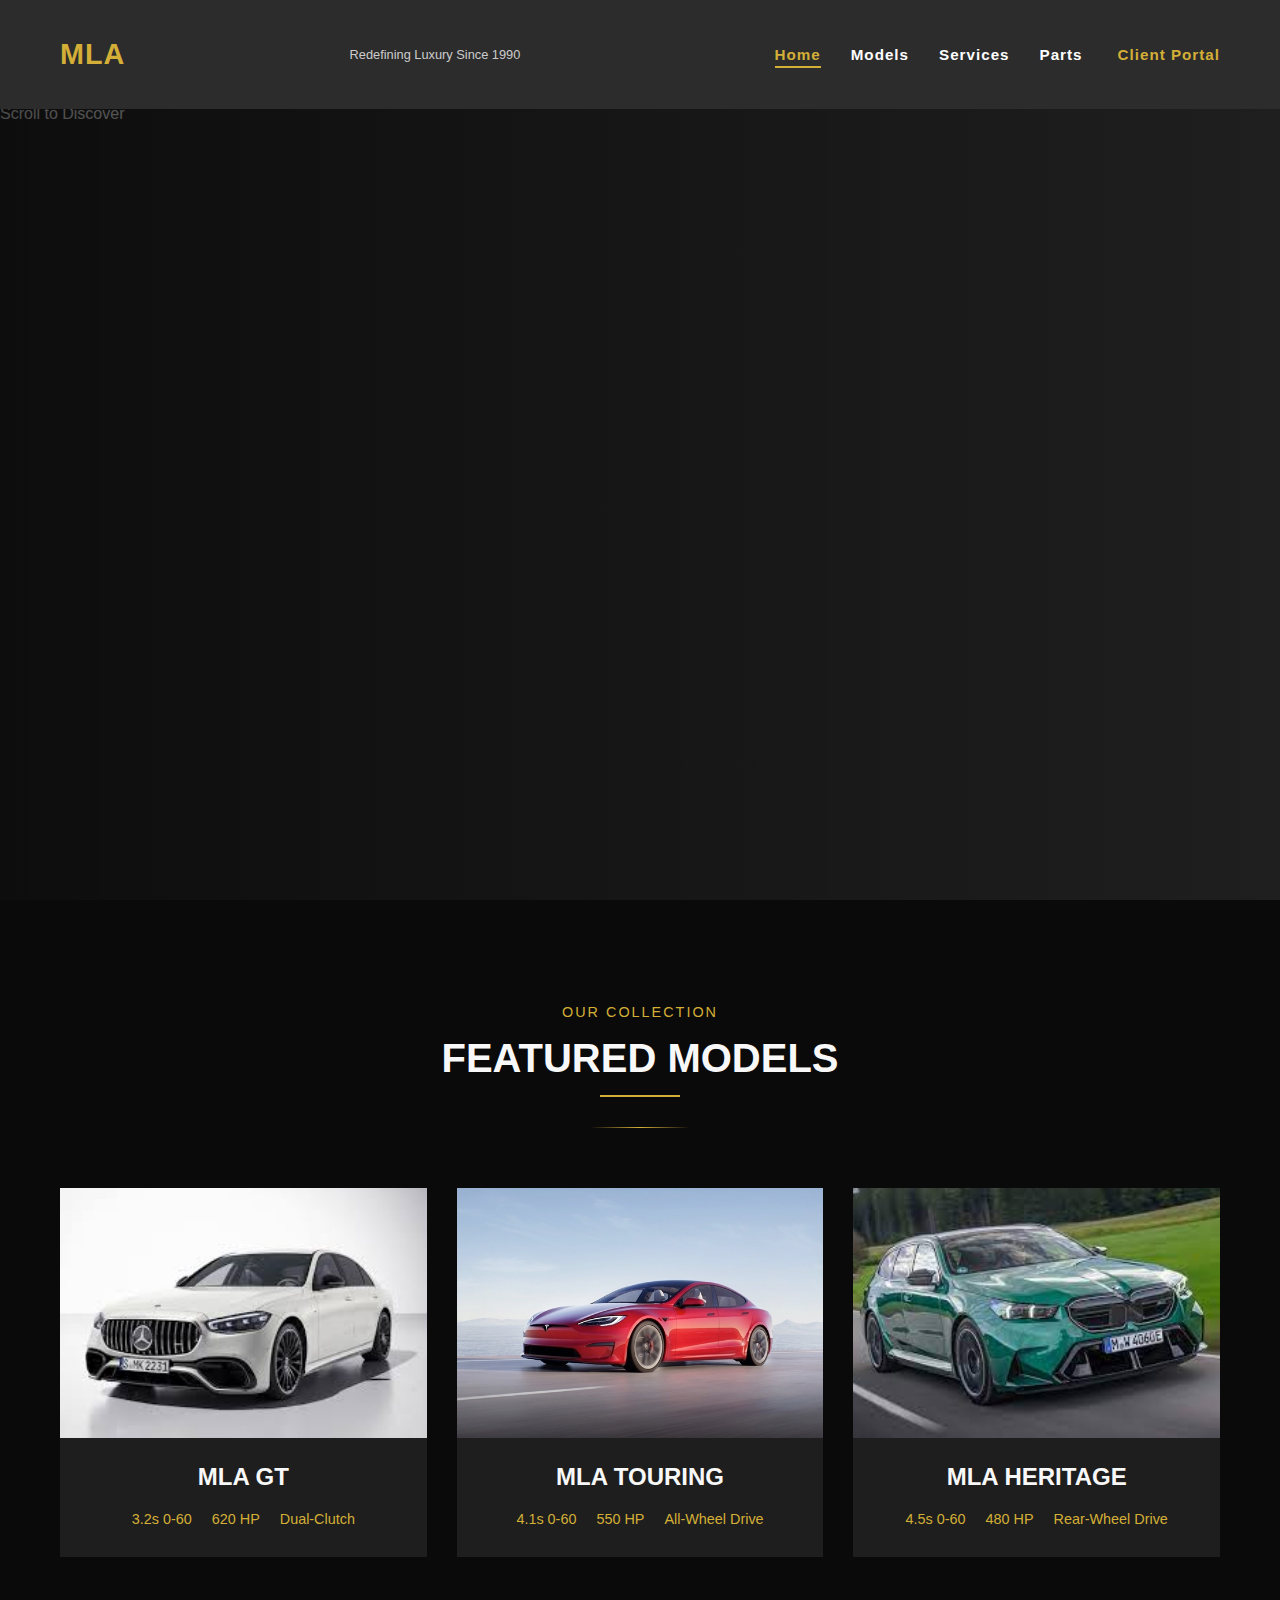
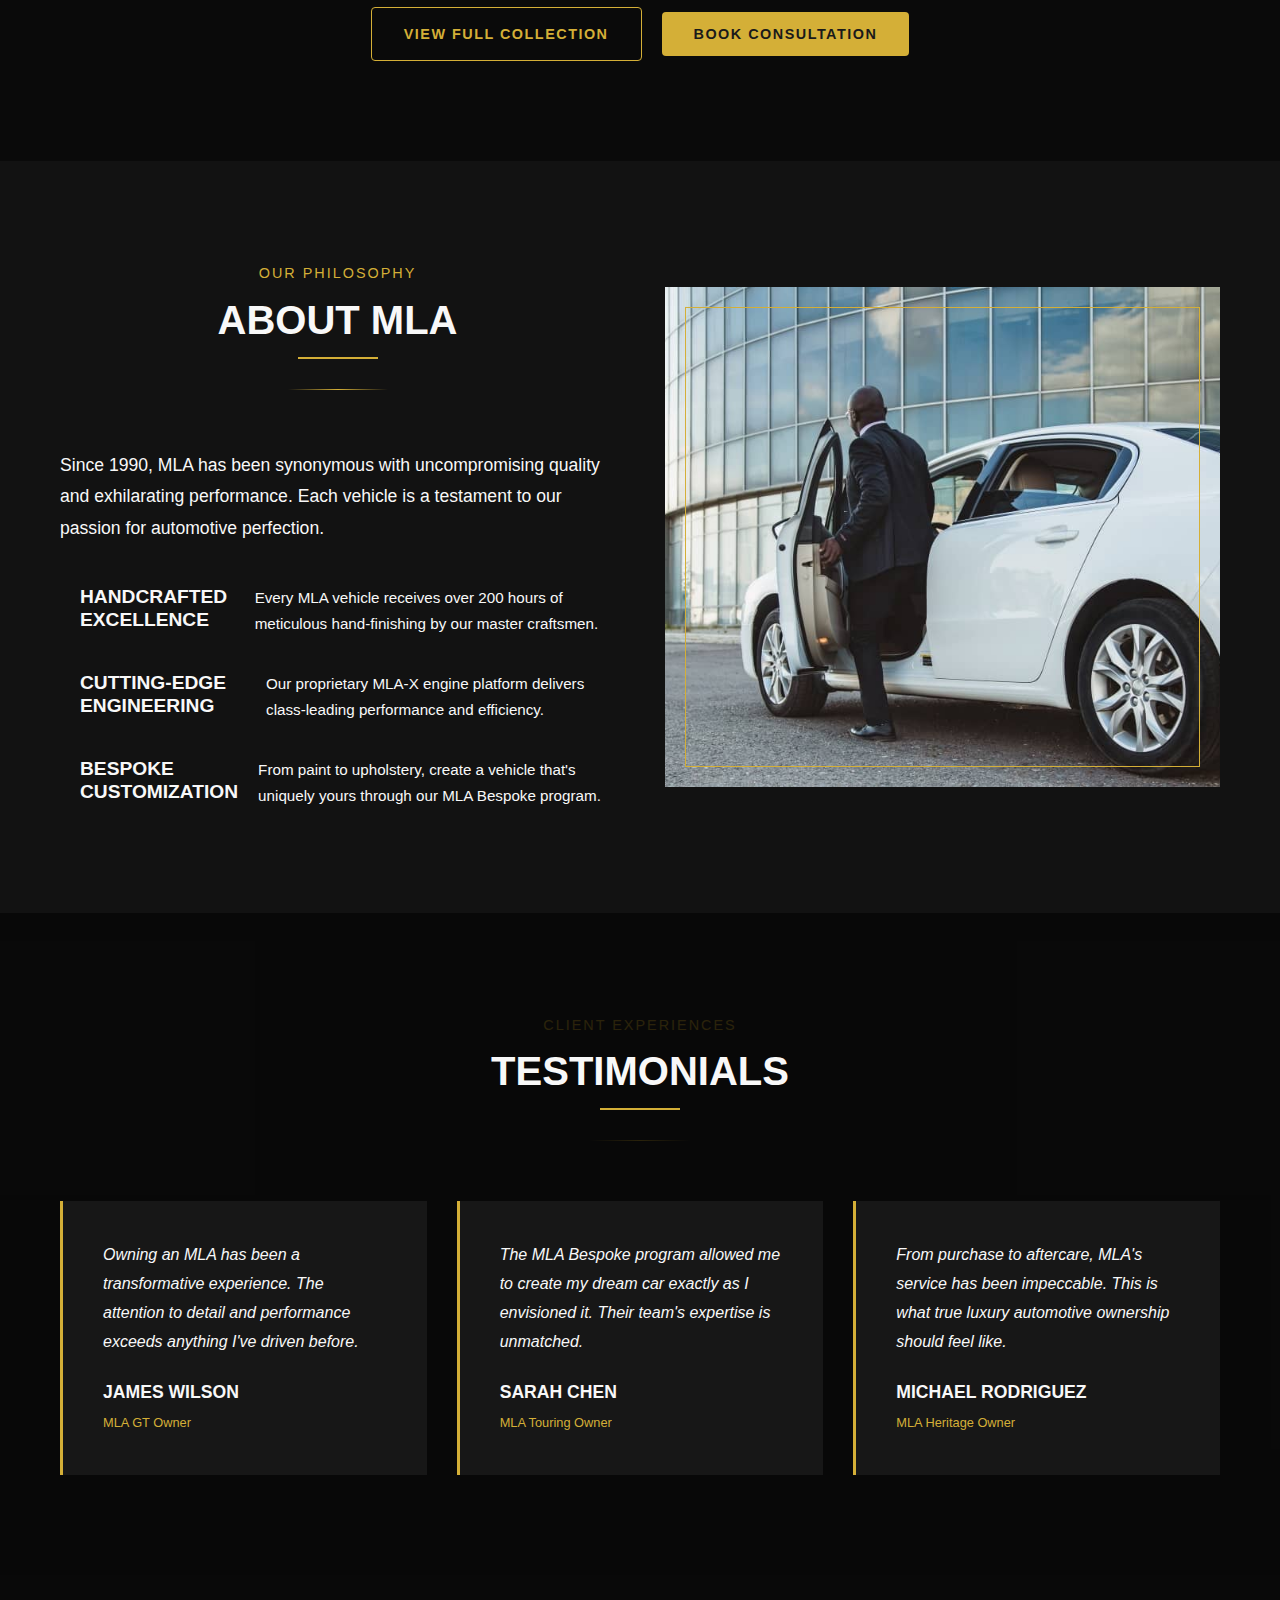
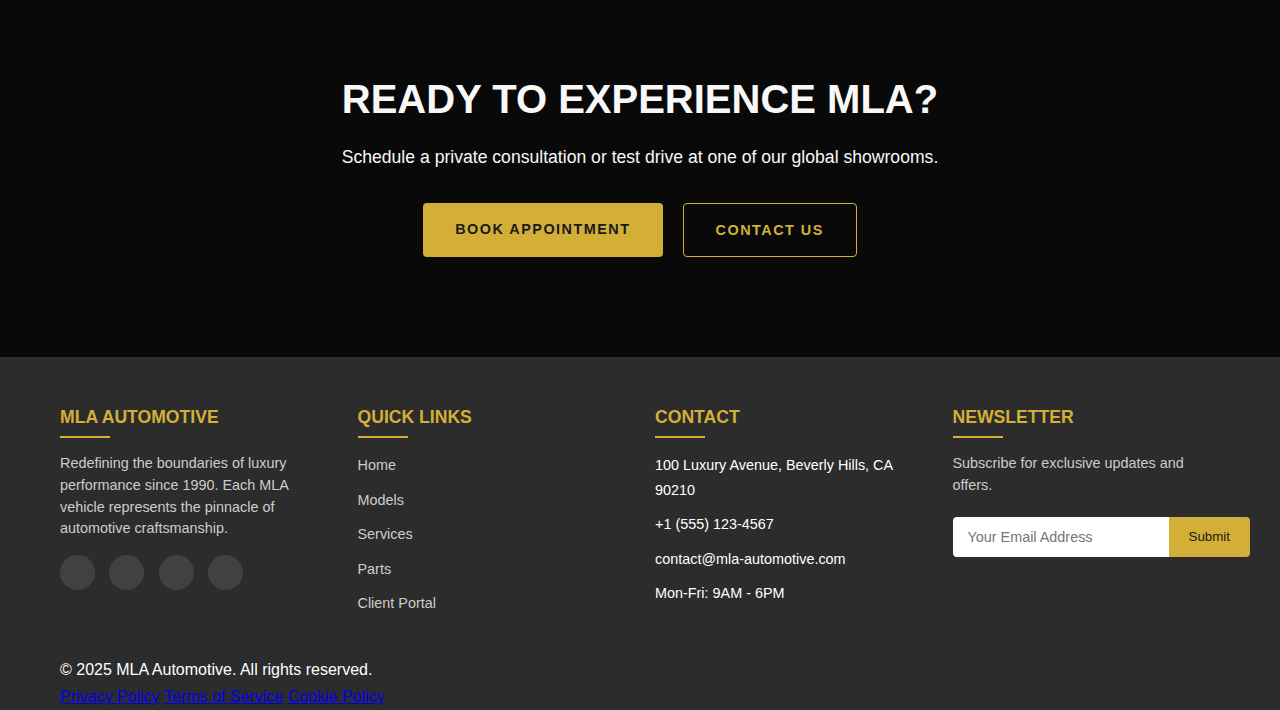
==== commit e54bdbc9: "added images and deescriptions to parts form" ====
--- a/index.html
+++ b/index.html
@@ -1,284 +1,310 @@
 <!DOCTYPE html>
 <html lang="en">
 <head>
-    <meta charset="UTF-8">
-    <meta name="viewport" content="width=device-width, initial-scale=1.0">
-    <title>MLA | Premium Automotive Excellence</title>
-    <link rel="stylesheet" href="style.css">
-    <link rel="stylesheet" href="https://cdnjs.cloudflare.com/ajax/libs/font-awesome/6.4.0/css/all.min.css">
-    <link rel="preconnect" href="https://fonts.googleapis.com">
-    <link rel="preconnect" href="https://fonts.gstatic.com" crossorigin>
-    <link href="https://fonts.googleapis.com/css2?family=Playfair+Display:wght@400;500;600;700&family=Montserrat:wght@300;400;500;600&display=swap" rel="stylesheet">
+  <meta charset="UTF-8">
+  <meta name="viewport" content="width=device-width, initial-scale=1.0">
+  <title>MLA | Premium Automotive Excellence</title>
+  <link rel="stylesheet" href="style.css">
 </head>
 <body>
     <header class="luxury-header">
         <div class="header-top-bar">
-            <div class="container">
-                <div class="header-contact">
-                    <span><i class="fas fa-phone"></i> +1 (555) 123-4567</span>
-                    <span><i class="fas fa-envelope"></i> contact@mla-automotive.com</span>
-                </div>
-                <div class="header-social">
-                    <a href="#"><i class="fab fa-instagram"></i></a>
-                    <a href="#"><i class="fab fa-facebook-f"></i></a>
-                    <a href="#"><i class="fab fa-twitter"></i></a>
-                    <a href="#"><i class="fab fa-youtube"></i></a>
-                </div>
-            </div>
+          <div class="container">
         </div>
         <nav class="navbar">
-            <div class="container">
-                <div class="logo">
-                    <a href="index.html">MLA</a>
-                </div>
-                <ul class="nav-links">
-                    <li><a href="index.html">Home</a></li>
-                    <li><a href="model.html">Models</a></li>
-                    <li><a href="services.html">Services</a></li>
-                    <li><a href="Parts.html">Parts</a></li>
-                    <li class="login"><a href="login.html" id="loginLink"><i class="fas fa-user"></i> Client Portal</a></li>
-                </ul>
-                <div class="hamburger">
-                    <span></span>
-                    <span></span>
-                    <span></span>
-                </div>
-            </div>
+          <div class="container">
+            <div class="logo">
+              <a href="index.html">MLA</a>
+            </div>
+            <div class="header-tagline">
+                <span>Redefining Luxury Since 1990</span>
+              </div>
+            <ul class="nav-links">
+              <li><a href="index.html" class="active">Home</a></li>
+              <li><a href="model.html">Models</a></li>
+              <li><a href="services.html">Services</a></li>
+              <li><a href="Parts.html">Parts</a></li>
+              <li class="login"><a href="login.html" id="loginLink"><i class="fas fa-user"></i> Client Portal</a></li>
+            </ul>
+            <div class="hamburger">
+              <span></span>
+              <span></span>
+              <span></span>
+            </div>
+          </div>
         </nav>
-    </header>
-
-    <main>
-        <section class="hero">
-            <div class="hero-overlay"></div>
-            <div class="hero-content">
-                <h1>Redefining Automotive Excellence</h1>
-                <p>Experience the pinnacle of luxury performance with MLA's handcrafted vehicles</p>
-                <div class="hero-buttons">
-                    <a href="model.html" class="btn btn-primary">Explore Models</a>
-                    <a href="#" class="btn btn-secondary">Book Consultation</a>
-                </div>
-            </div>
-            <div class="hero-scroll">
-                <span>Scroll to Discover</span>
-                <i class="fas fa-chevron-down"></i>
-            </div>
-        </section>
-
-        <section class="featured-models">
-            <div class="container">
-                <div class="section-header">
-                    <span class="section-subtitle">Our Collection</span>
-                    <h2 class="section-title">Featured Models</h2>
-                    <div class="section-divider"></div>
-                </div>
-                <div class="models-grid">
-                    <div class="model-card">
-                        <div class="model-image">
-                            <img src="images/model-1.jpg" alt="MLA GT">
-                            <div class="model-overlay">
-                                <a href="model.html#gt" class="btn btn-primary">Discover GT</a>
-                            </div>
-                        </div>
-                        <div class="model-info">
-                            <h3>MLA GT</h3>
-                            <div class="model-specs">
-                                <span><i class="fas fa-tachometer-alt"></i> 3.2s 0-60</span>
-                                <span><i class="fas fa-horse-head"></i> 620 HP</span>
-                                <span><i class="fas fa-cogs"></i> Dual-Clutch</span>
-                            </div>
-                        </div>
-                    </div>
-                    <div class="model-card">
-                        <div class="model-image">
-                            <img src="images/model-2.jpg" alt="MLA Touring">
-                            <div class="model-overlay">
-                                <a href="model.html#touring" class="btn btn-primary">Discover Touring</a>
-                            </div>
-                        </div>
-                        <div class="model-info">
-                            <h3>MLA Touring</h3>
-                            <div class="model-specs">
-                                <span><i class="fas fa-tachometer-alt"></i> 4.1s 0-60</span>
-                                <span><i class="fas fa-horse-head"></i> 550 HP</span>
-                                <span><i class="fas fa-cogs"></i> All-Wheel Drive</span>
-                            </div>
-                        </div>
-                    </div>
-                    <div class="model-card">
-                        <div class="model-image">
-                            <img src="images/model-3.jpg" alt="MLA Heritage">
-                            <div class="model-overlay">
-                                <a href="model.html#heritage" class="btn btn-primary">Discover Heritage</a>
-                            </div>
-                        </div>
-                        <div class="model-info">
-                            <h3>MLA Heritage</h3>
-                            <div class="model-specs">
-                                <span><i class="fas fa-tachometer-alt"></i> 4.5s 0-60</span>
-                                <span><i class="fas fa-horse-head"></i> 480 HP</span>
-                                <span><i class="fas fa-cogs"></i> Rear-Wheel Drive</span>
-                            </div>
-                        </div>
-                    </div>
-                </div>
-                <div class="section-footer">
-                    <a href="model.html" class="btn btn-secondary">View Full Collection</a>
-                </div>
-            </div>
-        </section>
-
-        <section class="about-us">
-            <div class="container">
-                <div class="about-content">
-                    <div class="about-text">
-                        <div class="section-header">
-                            <span class="section-subtitle">Our Philosophy</span>
-                            <h2 class="section-title">About MLA</h2>
-                            <div class="section-divider"></div>
-                        </div>
-                        <p class="lead">Since 1990, MLA has been synonymous with uncompromising quality and exhilarating performance. Each vehicle is a testament to our passion for automotive perfection.</p>
-                        
-                        <div class="about-features">
-                            <div class="feature">
-                                <i class="fas fa-medal"></i>
-                                <h3>Handcrafted Excellence</h3>
-                                <p>Every MLA vehicle receives over 200 hours of meticulous hand-finishing by our master craftsmen.</p>
-                            </div>
-                            <div class="feature">
-                                <i class="fas fa-cogs"></i>
-                                <h3>Cutting-Edge Engineering</h3>
-                                <p>Our proprietary MLA-X engine platform delivers class-leading performance and efficiency.</p>
-                            </div>
-                            <div class="feature">
-                                <i class="fas fa-user-tie"></i>
-                                <h3>Bespoke Customization</h3>
-                                <p>From paint to upholstery, create a vehicle that's uniquely yours through our MLA Bespoke program.</p>
-                            </div>
-                        </div>
-                    </div>
-                    <div class="about-image">
-                        <div class="image-frame">
-                            <img src="images/worker-getting-into-company-car.jpg" alt="MLA Craftsmanship">
-                            <div class="frame-overlay"></div>
-                        </div>
-                    </div>
-                </div>
-            </div>
-        </section>
-
-        <section class="testimonials">
-            <div class="testimonials-overlay"></div>
-            <div class="container">
-                <div class="section-header">
-                    <span class="section-subtitle">Client Experiences</span>
-                    <h2 class="section-title">Testimonials</h2>
-                    <div class="section-divider"></div>
-                </div>
-                <div class="testimonial-slider">
-                    <div class="testimonial">
-                        <div class="testimonial-content">
-                            <i class="fas fa-quote-left"></i>
-                            <p>Owning an MLA has been a transformative experience. The attention to detail and performance exceeds anything I've driven before.</p>
-                            <div class="testimonial-author">
-                                <h4>James Wilson</h4>
-                                <span>MLA GT Owner</span>
-                            </div>
-                        </div>
-                    </div>
-                    <div class="testimonial">
-                        <div class="testimonial-content">
-                            <i class="fas fa-quote-left"></i>
-                            <p>The MLA Bespoke program allowed me to create my dream car exactly as I envisioned it. Their team's expertise is unmatched.</p>
-                            <div class="testimonial-author">
-                                <h4>Sarah Chen</h4>
-                                <span>MLA Touring Owner</span>
-                            </div>
-                        </div>
-                    </div>
-                    <div class="testimonial">
-                        <div class="testimonial-content">
-                            <i class="fas fa-quote-left"></i>
-                            <p>From purchase to aftercare, MLA's service has been impeccable. This is what true luxury automotive ownership should feel like.</p>
-                            <div class="testimonial-author">
-                                <h4>Michael Rodriguez</h4>
-                                <span>MLA Heritage Owner</span>
-                            </div>
-                        </div>
-                    </div>
-                </div>
-            </div>
-        </section>
-
-        <section class="cta-section">
-            <div class="container">
-                <div class="cta-content">
-                    <h2>Ready to Experience MLA?</h2>
-                    <p>Schedule a private consultation or test drive at one of our global showrooms.</p>
-                    <div class="cta-buttons">
-                        <a href="#" class="btn btn-primary">Book Appointment</a>
-                        <a href="tel:+15551234567" class="btn btn-secondary"><i class="fas fa-phone"></i> Contact Us</a>
-                    </div>
-                </div>
-            </div>
-        </section>
-    </main>
-
-    <footer class="luxury-footer">
-        <div class="footer-main">
-            <div class="container">
-                <div class="footer-grid">
-                    <div class="footer-col">
-                        <h3>MLA Automotive</h3>
-                        <p>Redefining the boundaries of luxury performance since 1990. Each MLA vehicle represents the pinnacle of automotive craftsmanship.</p>
-                        <div class="footer-social">
-                            <a href="#"><i class="fab fa-instagram"></i></a>
-                            <a href="#"><i class="fab fa-facebook-f"></i></a>
-                            <a href="#"><i class="fab fa-twitter"></i></a>
-                            <a href="#"><i class="fab fa-youtube"></i></a>
-                        </div>
-                    </div>
-                    <div class="footer-col">
-                        <h3>Quick Links</h3>
-                        <ul>
-                            <li><a href="index.html">Home</a></li>
-                            <li><a href="model.html">Models</a></li>
-                            <li><a href="services.html">Services</a></li>
-                            <li><a href="Parts.html">Parts</a></li>
-                            <li><a href="login.html">Client Portal</a></li>
-                        </ul>
-                    </div>
-                    <div class="footer-col">
-                        <h3>Contact</h3>
-                        <ul>
-                            <li><i class="fas fa-map-marker-alt"></i> 100 Luxury Avenue, Beverly Hills, CA 90210</li>
-                            <li><i class="fas fa-phone"></i> +1 (555) 123-4567</li>
-                            <li><i class="fas fa-envelope"></i> contact@mla-automotive.com</li>
-                            <li><i class="fas fa-clock"></i> Mon-Fri: 9AM - 6PM</li>
-                        </ul>
-                    </div>
-                    <div class="footer-col">
-                        <h3>Newsletter</h3>
-                        <p>Subscribe for exclusive updates and offers.</p>
-                        <form class="newsletter-form">
-                            <input type="email" placeholder="Your Email Address">
-                            <button type="submit"><i class="fas fa-paper-plane"></i></button>
-                        </form>
-                    </div>
-                </div>
-            </div>
-        </div>
-        <div class="footer-bottom">
-            <div class="container">
-                <p>&copy; 2025 MLA Automotive. All rights reserved.</p>
-                <div class="footer-links">
-                    <a href="#">Privacy Policy</a>
-                    <a href="#">Terms of Service</a>
-                    <a href="#">Cookie Policy</a>
-                </div>
-            </div>
-        </div>
-    </footer>
-
-    <script src="main.js"></script>
+      </header>      
+  <!-- End Header -->
+
+  <main>
+    <!-- Hero Section with Background Video -->
+    <section class="hero">
+      <!-- Background Video Element -->
+      <video class="hero-video" autoplay muted loop playsinline>
+        <source src="images/video1.mp4" type="video/mp4">
+        Your browser does not support the video tag.
+      </video>
+      <div class="hero-overlay"></div>
+      <div class="hero-scroll">
+        <span>Scroll to Discover</span>
+        <!-- The icon element remains as-is; if not loading, replace with an alternative text/icon -->
+        <i><!-- chevron icon placeholder --></i>
+      </div>
+    </section>
+
+    <!-- Featured Models Section -->
+    <section class="featured-models">
+      <div class="container">
+        <div class="section-header">
+          <span class="section-subtitle">Our Collection</span>
+          <h2 class="section-title">Featured Models</h2>
+          <div class="section-divider"></div>
+        </div>
+        <div class="models-grid">
+          <div class="model-card">
+            <div class="model-image">
+              <img src="images/mercedes-benz s-class.jpg" alt="MLA GT">
+              <div class="model-overlay">
+                <a href="model.html#gt" class="btn btn-primary">Discover GT</a>
+              </div>
+            </div>
+            <div class="model-info">
+              <h3>MLA GT</h3>
+              <div class="model-specs">
+                <span>3.2s 0-60</span>
+                <span>620 HP</span>
+                <span>Dual-Clutch</span>
+              </div>
+            </div>
+          </div>
+          <div class="model-card">
+            <div class="model-image">
+              <img src="images/Tesla_Model_S.jpg" alt="MLA Touring">
+              <div class="model-overlay">
+                <a href="model.html#touring" class="btn btn-primary">Discover Touring</a>
+              </div>
+            </div>
+            <div class="model-info">
+              <h3>MLA Touring</h3>
+              <div class="model-specs">
+                <span>4.1s 0-60</span>
+                <span>550 HP</span>
+                <span>All-Wheel Drive</span>
+              </div>
+            </div>
+          </div>
+          <div class="model-card">
+            <div class="model-image">
+              <img src="images/BMW M5.jpg" alt="MLA Heritage">
+              <div class="model-overlay">
+                <a href="model.html#heritage" class="btn btn-primary">Discover Heritage</a>
+              </div>
+            </div>
+            <div class="model-info">
+              <h3>MLA Heritage</h3>
+              <div class="model-specs">
+                <span>4.5s 0-60</span>
+                <span>480 HP</span>
+                <span>Rear-Wheel Drive</span>
+              </div>
+            </div>
+          </div>
+        </div>
+        <div class="section-footer">
+          <a href="model.html" class="btn btn-secondary">View Full Collection</a>
+          <button class="btn btn-primary" id="bookConsultationBtn">Book Consultation</button>
+        </div>
+      </div>
+    </section>
+
+    <!-- About Us Section -->
+    <section class="about-us">
+      <div class="container">
+        <div class="about-content">
+          <div class="about-text">
+            <div class="section-header">
+              <span class="section-subtitle">Our Philosophy</span>
+              <h2 class="section-title">About MLA</h2>
+              <div class="section-divider"></div>
+            </div>
+            <p class="lead">
+              Since 1990, MLA has been synonymous with uncompromising quality and exhilarating performance.
+              Each vehicle is a testament to our passion for automotive perfection.
+            </p>
+            <div class="about-features">
+              <div class="feature">
+                <i><!-- icon placeholder --></i>
+                <h3>Handcrafted Excellence</h3>
+                <p>Every MLA vehicle receives over 200 hours of meticulous hand-finishing by our master craftsmen.</p>
+              </div>
+              <div class="feature">
+                <i><!-- icon placeholder --></i>
+                <h3>Cutting-Edge Engineering</h3>
+                <p>Our proprietary MLA-X engine platform delivers class-leading performance and efficiency.</p>
+              </div>
+              <div class="feature">
+                <i><!-- icon placeholder --></i>
+                <h3>Bespoke Customization</h3>
+                <p>From paint to upholstery, create a vehicle that's uniquely yours through our MLA Bespoke program.</p>
+              </div>
+            </div>
+          </div>
+          <div class="about-image">
+            <div class="image-frame">
+              <img src="images/worker-getting-into-company-car.jpg" alt="MLA Craftsmanship">
+              <div class="frame-overlay"></div>
+            </div>
+          </div>
+        </div>
+      </div>
+    </section>
+
+    <!-- Testimonials Section -->
+    <section class="testimonials">
+      <div class="testimonials-overlay"></div>
+      <div class="container">
+        <div class="section-header">
+          <span class="section-subtitle">Client Experiences</span>
+          <h2 class="section-title">Testimonials</h2>
+          <div class="section-divider"></div>
+        </div>
+        <div class="testimonial-slider">
+          <div class="testimonial">
+            <div class="testimonial-content">
+              <i><!-- quote icon placeholder --></i>
+              <p>Owning an MLA has been a transformative experience. The attention to detail and performance exceeds anything I've driven before.</p>
+              <div class="testimonial-author">
+                <h4>James Wilson</h4>
+                <span>MLA GT Owner</span>
+              </div>
+            </div>
+          </div>
+          <div class="testimonial">
+            <div class="testimonial-content">
+              <i><!-- quote icon placeholder --></i>
+              <p>The MLA Bespoke program allowed me to create my dream car exactly as I envisioned it. Their team's expertise is unmatched.</p>
+              <div class="testimonial-author">
+                <h4>Sarah Chen</h4>
+                <span>MLA Touring Owner</span>
+              </div>
+            </div>
+          </div>
+          <div class="testimonial">
+            <div class="testimonial-content">
+              <i><!-- quote icon placeholder --></i>
+              <p>From purchase to aftercare, MLA's service has been impeccable. This is what true luxury automotive ownership should feel like.</p>
+              <div class="testimonial-author">
+                <h4>Michael Rodriguez</h4>
+                <span>MLA Heritage Owner</span>
+              </div>
+            </div>
+          </div>
+        </div>
+      </div>
+    </section>
+
+    <!-- CTA Section -->
+    <section class="cta-section">
+      <div class="container">
+        <div class="cta-content">
+          <h2>Ready to Experience MLA?</h2>
+          <p>Schedule a private consultation or test drive at one of our global showrooms.</p>
+          <div class="cta-buttons">
+            <a href="#" class="btn btn-primary">Book Appointment</a>
+            <a href="tel:+15551234567" class="btn btn-secondary">Contact Us</a>
+          </div>
+        </div>
+      </div>
+    </section>
+  </main>
+
+  <!-- Footer -->
+  <footer class="luxury-footer">
+    <div class="footer-main">
+      <div class="container">
+        <div class="footer-grid">
+          <div class="footer-col">
+            <h3>MLA Automotive</h3>
+            <p>
+              Redefining the boundaries of luxury performance since 1990.
+              Each MLA vehicle represents the pinnacle of automotive craftsmanship.
+            </p>
+            <div class="footer-social">
+              <a href="#"><!-- icon placeholder --></a>
+              <a href="#"><!-- icon placeholder --></a>
+              <a href="#"><!-- icon placeholder --></a>
+              <a href="#"><!-- icon placeholder --></a>
+            </div>
+          </div>
+          <div class="footer-col">
+            <h3>Quick Links</h3>
+            <ul>
+              <li><a href="index.html">Home</a></li>
+              <li><a href="model.html">Models</a></li>
+              <li><a href="services.html">Services</a></li>
+              <li><a href="Parts.html">Parts</a></li>
+              <li><a href="login.html">Client Portal</a></li>
+            </ul>
+          </div>
+          <div class="footer-col">
+            <h3>Contact</h3>
+            <ul>
+              <li><span>100 Luxury Avenue, Beverly Hills, CA 90210</span></li>
+              <li><span>+1 (555) 123-4567</span></li>
+              <li><span>contact@mla-automotive.com</span></li>
+              <li><span>Mon-Fri: 9AM - 6PM</span></li>
+            </ul>
+          </div>
+          <div class="footer-col">
+            <h3>Newsletter</h3>
+            <p>Subscribe for exclusive updates and offers.</p>
+            <form class="newsletter-form">
+              <input type="email" placeholder="Your Email Address">
+              <button type="submit">Submit</button>
+            </form>
+          </div>
+        </div>
+      </div>
+    </div>
+    <div class="footer-bottom">
+      <div class="container">
+        <p>&copy; 2025 MLA Automotive. All rights reserved.</p>
+        <div class="footer-links">
+          <a href="#">Privacy Policy</a>
+          <a href="#">Terms of Service</a>
+          <a href="#">Cookie Policy</a>
+        </div>
+      </div>
+    </div>
+  </footer>
+
+  <!-- Consultation Modal -->
+  <div class="modal-overlay" id="consultationOverlay">
+    <div class="modal-content">
+      <button class="close-modal" id="closeConsultationBtn">&times;</button>
+      <h2>Book a Consultation</h2>
+      <form id="consultationForm">
+        <div class="form-group">
+          <label for="consultationName">Your Name:</label>
+          <input type="text" id="consultationName" required />
+        </div>
+        <div class="form-group">
+          <label for="consultationEmail">Email:</label>
+          <input type="email" id="consultationEmail" required />
+        </div>
+        <div class="form-group">
+          <label for="consultationPhone">Phone:</label>
+          <input type="tel" id="consultationPhone" required />
+        </div>
+        <div class="form-group">
+          <label for="consultationMessage">Message:</label>
+          <textarea id="consultationMessage" rows="4"></textarea>
+        </div>
+        <button type="submit" class="btn btn-primary">Submit</button>
+      </form>
+    </div>
+  </div>
+
+  <script src="main.js"></script>
 </body>
-</html>+</html>
--- a/style.css
+++ b/style.css
@@ -1,19 +1,3 @@
-/* ========== GLOBAL STYLES ========== */
-:root {
-  --primary: #0a0a0a;
-  --secondary: #c9a96e;
-  --accent: #1e1e1e;
-  --light: #f8f8f8;
-  --dark: #121212;
-  --text: #e6e6e6;
-  --text-dark: #333;
-  --luxury-accent: #c9a96e;
-  --secondary-rgb: 201, 169, 110;
-  --text-rgb: 230, 230, 230;
-  --overlay: rgba(0, 0, 0, 0.6);
-  --transition: all 0.4s cubic-bezier(0.25, 0.8, 0.25, 1);
-}
-
 * {
   margin: 0;
   padding: 0;
@@ -22,22 +6,24 @@
 
 body {
   font-family: 'Montserrat', sans-serif;
-  background-color: var(--dark);
-  color: var(--text);
+  background-color: #2c2c2c; /* from first code */
+  color: #f8f8f8;           /* from first code */
   line-height: 1.7;
   overflow-x: hidden;
 }
 
 h1, h2, h3, h4, h5, h6 {
-  font-family: 'Playfair Display', serif;
+  font-family: 'Montserrat', sans-serif;  /* updated to first code */
   font-weight: 700;
   line-height: 1.2;
-  color: var(--light);
+  color: #f8f8f8;          /* match first code */
+  margin-bottom: 20px;
+  text-transform: uppercase;
 }
 
 .container {
   width: 100%;
-  max-width: 1400px;
+  max-width: 1200px;
   margin: 0 auto;
   padding: 0 20px;
 }
@@ -53,11 +39,11 @@
 
 .section-subtitle {
   display: block;
-  font-size: 1rem;
+  font-size: 0.9rem;
   text-transform: uppercase;
-  letter-spacing: 3px;
-  color: var(--secondary);
-  margin-bottom: 15px;
+  letter-spacing: 2px;
+  color: #d4af37;         /* same as first */
+  margin-bottom: 10px;
   font-family: 'Montserrat', sans-serif;
   font-weight: 500;
 }
@@ -77,13 +63,13 @@
   transform: translateX(-50%);
   width: 80px;
   height: 2px;
-  background-color: var(--secondary);
+  background-color: #d4af37;  /* same as first */
 }
 
 .section-divider {
   height: 1px;
   width: 100px;
-  background: linear-gradient(to right, transparent, var(--secondary), transparent);
+  background: linear-gradient(to right, transparent, #d4af37, transparent);
   margin: 25px auto;
 }
 
@@ -96,10 +82,8 @@
   letter-spacing: 1.5px;
   text-decoration: none;
   text-align: center;
-  transition: var(--transition);
-  border-radius: 0;
-  position: relative;
-  overflow: hidden;
+  transition: all 0.3s ease;
+  border-radius: 4px;
   border: none;
   cursor: pointer;
   font-family: 'Montserrat', sans-serif;
@@ -113,7 +97,7 @@
   width: 100%;
   height: 100%;
   background: rgba(255, 255, 255, 0.1);
-  transition: var(--transition);
+  transition: all 0.3s ease;
 }
 
 .btn:hover:before {
@@ -121,80 +105,78 @@
 }
 
 .btn-primary {
-  background-color: var(--luxury-accent);
-  color: var(--primary);
+  background-color: #d4af37;  /* from first code */
+  color: #1a1a1a;           /* from first code */
 }
 
 .btn-primary:hover {
-  background-color: var(--luxury-accent);
-  box-shadow: 0 10px 20px rgba(var(--secondary-rgb), 0.3);
+  background-color: #b8860b;  /* slightly darker on hover */
   transform: translateY(-2px);
+  box-shadow: 0 10px 20px rgba(0, 0, 0, 0.1);
 }
 
 .btn-secondary {
   background-color: transparent;
-  color: var(--light);
-  border: 1px solid var(--light);
+  color: #d4af37;            /* from first code */
+  border: 1px solid #d4af37;
 }
 
 .btn-secondary:hover {
-  background-color: rgba(255, 255, 255, 0.1);
-  border-color: var(--luxury-accent);
-  color: var(--luxury-accent);
-  box-shadow: 0 10px 20px rgba(0, 0, 0, 0.2);
+  background-color: #d4af37;
+  color: #1a1a1a;
   transform: translateY(-2px);
+  box-shadow: 0 10px 20px rgba(0, 0, 0, 0.1);
 }
 
 /* ========== HEADER STYLES ========== */
+/* Fixed header container */
 .luxury-header {
-  position: absolute;
+  position: fixed;
   width: 100%;
   top: 0;
   left: 0;
   z-index: 1000;
-}
-
+  background-color: rgba(44, 44, 44, 0.9);  /* same as first */
+  backdrop-filter: blur(10px);
+  transition: all 0.3s ease;
+}
+
+/* Top bar with contact info and social icons */
 .header-top-bar {
-  background-color: var(--primary);
+  background-color: #2c2c2c;
   padding: 10px 0;
   font-size: 0.8rem;
-  border-bottom: 1px solid rgba(255, 255, 255, 0.1);
-}
-
-.header-contact {
-  display: flex;
-  gap: 20px;
+  color: #cccccc;
+}
+
+.header-top-bar .container {
+  display: flex;
+  justify-content: space-between;
+  align-items: center;
 }
 
 .header-contact span {
-  display: flex;
-  align-items: center;
-  gap: 8px;
-}
-
-.header-social {
-  display: flex;
-  gap: 15px;
-}
-
+  margin-right: 20px;
+}
+
+.header-contact i,
 .header-social a {
-  color: var(--text);
-  transition: var(--transition);
+  margin-right: 8px;
+  color: #d4af37;
+}
+
+.header-social a {
+  margin-left: 15px;
+  transition: all 0.3s ease;
 }
 
 .header-social a:hover {
-  color: var(--secondary);
-}
-
+  color: #b8860b;
+}
+
+/* Navbar container */
 .navbar {
   padding: 20px 0;
-  transition: var(--transition);
-}
-
-.navbar.scrolled {
-  background-color: rgba(10, 10, 10, 0.95);
-  padding: 15px 0;
-  box-shadow: 0 5px 20px rgba(0, 0, 0, 0.2);
 }
 
 .navbar .container {
@@ -203,75 +185,71 @@
   align-items: center;
 }
 
-.logo {
-  font-family: 'Playfair Display', serif;
-  font-size: 2rem;
+/* Logo styling */
+.logo a {
+  font-family: 'Montserrat', sans-serif;
+  font-size: 1.8rem;
   font-weight: 700;
-  color: var(--light);
+  color: #d4af37;
+  text-decoration: none;
   letter-spacing: 1px;
 }
 
-.logo a {
-  color: inherit;
+/* Navigation links styling */
+.nav-links {
+  display: flex;
+  list-style: none;
+}
+
+.nav-links li {
+  margin-left: 30px;
+}
+
+.nav-links a {
+  color: #fff;
   text-decoration: none;
-}
-
-.nav-links {
-  display: flex;
-  list-style: none;
-  gap: 30px;
-}
-
-.nav-links li a {
-  color: var(--text);
-  text-decoration: none;
-  font-weight: 500;
-  font-size: 0.9rem;
-  text-transform: uppercase;
+  font-weight: 600;
+  font-size: 0.95rem;
   letter-spacing: 1px;
-  position: relative;
-  transition: var(--transition);
-}
-
-.nav-links li a:after {
+  transition: all 0.3s ease;
+  position: relative;
+}
+
+.nav-links a:hover,
+.nav-links a.active {
+  color: #d4af37;
+}
+
+.nav-links a.active:after {
   content: '';
   position: absolute;
   bottom: -5px;
   left: 0;
-  width: 0;
-  height: 1px;
-  background-color: var(--secondary);
-  transition: var(--transition);
-}
-
-.nav-links li a:hover:after {
   width: 100%;
-}
-
-.nav-links li a:hover {
-  color: var(--secondary);
+  height: 2px;
+  background-color: #d4af37;
 }
 
 .login a {
-  color: var(--secondary);
+  color: #d4af37;
   font-weight: 600;
+}
+.login i {
+  margin-right: 5px;
 }
 
 .hamburger {
   display: none;
-  flex-direction: column;
-  justify-content: space-between;
-  width: 25px;
-  height: 18px;
   cursor: pointer;
 }
 
 .hamburger span {
   display: block;
-  width: 100%;
+  width: 25px;
   height: 2px;
-  background-color: var(--light);
-  transition: var(--transition);
+  background-color: #fff;
+  margin: 5px 0;
+  transition: all 0.3s ease;
 }
 
 /* ========== HERO SECTION ========== */
@@ -279,12 +257,19 @@
   position: relative;
   height: 100vh;
   min-height: 700px;
-  background: url('images/mclaren-1-ht-gmh-240412_1712928561648_hpMain_16x9.jpg') no-repeat center center/cover;
-  display: flex;
-  align-items: center;
-  justify-content: center;
-  text-align: center;
-  color: var(--light);
+  overflow: hidden;
+  /* Background image removed in favor of video if needed */
+}
+
+.hero-video {
+  position: absolute;
+  top: 50%;
+  left: 50%;
+  min-width: 100%;
+  min-height: 100%;
+  transform: translate(-50%, -50%);
+  object-fit: cover;
+  z-index: 1;
 }
 
 .hero-overlay {
@@ -293,76 +278,33 @@
   left: 0;
   width: 100%;
   height: 100%;
-  background: linear-gradient(to right, rgba(0, 0, 0, 0.7), rgba(0, 0, 0, 0.3));
+  background: linear-gradient(to right, rgba(0,0,0,0.7), rgba(0,0,0,0.3));
+  z-index: 2;
 }
 
 .hero-content {
   position: relative;
-  z-index: 2;
+  z-index: 3;
   max-width: 800px;
   padding: 0 20px;
+  text-align: center;
 }
 
 .hero h1 {
-  font-size: 4rem;
+  font-size: 3rem;
   margin-bottom: 20px;
-  line-height: 1.1;
-  text-transform: uppercase;
-  letter-spacing: 2px;
+  text-shadow: 0 2px 4px rgba(0,0,0,0.3);
 }
 
 .hero p {
   font-size: 1.2rem;
-  margin-bottom: 40px;
-  max-width: 600px;
-  margin-left: auto;
-  margin-right: auto;
-}
-
-.hero-buttons {
-  display: flex;
-  gap: 20px;
-  justify-content: center;
-}
-
-.hero-scroll {
-  position: absolute;
-  bottom: 40px;
-  left: 50%;
-  transform: translateX(-50%);
-  display: flex;
-  flex-direction: column;
-  align-items: center;
-  color: var(--light);
-  cursor: pointer;
-  z-index: 2;
-}
-
-.hero-scroll span {
-  font-size: 0.8rem;
-  margin-bottom: 10px;
-  letter-spacing: 2px;
-}
-
-.hero-scroll i {
-  animation: bounce 2s infinite;
-}
-
-@keyframes bounce {
-  0%, 20%, 50%, 80%, 100% {
-    transform: translateY(0);
-  }
-  40% {
-    transform: translateY(-10px);
-  }
-  60% {
-    transform: translateY(-5px);
-  }
+  max-width: 700px;
+  margin: 0 auto 30px;
 }
 
 /* ========== FEATURED MODELS ========== */
 .featured-models {
-  background-color: var(--primary);
+  background-color: #0a0a0a;
 }
 
 .models-grid {
@@ -373,14 +315,14 @@
 }
 
 .model-card {
-  background-color: var(--accent);
-  transition: var(--transition);
+  background-color: #1e1e1e;
+  transition: all 0.3s ease;
   overflow: hidden;
 }
 
 .model-card:hover {
   transform: translateY(-10px);
-  box-shadow: 0 15px 30px rgba(0, 0, 0, 0.3);
+  box-shadow: 0 15px 30px rgba(0,0,0,0.3);
 }
 
 .model-image {
@@ -393,34 +335,17 @@
   width: 100%;
   height: 100%;
   object-fit: cover;
-  transition: var(--transition);
+  transition: transform 0.5s ease;
 }
 
 .model-card:hover .model-image img {
   transform: scale(1.05);
-}
-
-.model-overlay {
-  position: absolute;
-  top: 0;
-  left: 0;
-  width: 100%;
-  height: 100%;
-  background: rgba(0, 0, 0, 0.5);
-  display: flex;
-  align-items: center;
-  justify-content: center;
-  opacity: 0;
-  transition: var(--transition);
-}
-
-.model-card:hover .model-overlay {
-  opacity: 1;
 }
 
 .model-info {
   padding: 25px;
   text-align: center;
+  color: #f8f8f8;
 }
 
 .model-info h3 {
@@ -433,7 +358,7 @@
   justify-content: center;
   gap: 20px;
   font-size: 0.9rem;
-  color: var(--secondary);
+  color: #d4af37;
 }
 
 .model-specs span {
@@ -443,13 +368,16 @@
 }
 
 .section-footer {
-  text-align: center;
+  display: flex;
+  justify-content: center;
+  align-items: center;
+  gap: 20px;
   margin-top: 50px;
 }
 
 /* ========== ABOUT SECTION ========== */
 .about-us {
-  background-color: var(--dark);
+  background-color: #121212;
 }
 
 .about-content {
@@ -463,7 +391,7 @@
   font-size: 1.1rem;
   line-height: 1.8;
   margin-bottom: 30px;
-  color: var(--text);
+  color: #f8f8f8;
 }
 
 .about-features {
@@ -480,7 +408,7 @@
 
 .feature i {
   font-size: 1.8rem;
-  color: var(--secondary);
+  color: #d4af37;
   margin-top: 5px;
 }
 
@@ -493,7 +421,7 @@
 
 .feature p {
   font-size: 0.95rem;
-  color: var(--text);
+  color: #f8f8f8;
 }
 
 .about-image {
@@ -518,7 +446,7 @@
   left: 20px;
   right: 20px;
   bottom: 20px;
-  border: 1px solid var(--secondary);
+  border: 1px solid #d4af37;
   z-index: 1;
   pointer-events: none;
 }
@@ -535,7 +463,7 @@
   left: 0;
   width: 100%;
   height: 100%;
-  background: rgba(0, 0, 0, 0.8);
+  background: rgba(0,0,0,0.8);
 }
 
 .testimonial-slider {
@@ -547,19 +475,19 @@
 }
 
 .testimonial {
-  background-color: rgba(30, 30, 30, 0.7);
+  background-color: rgba(30,30,30,0.7);
   padding: 40px;
-  border-left: 3px solid var(--secondary);
-  transition: var(--transition);
+  border-left: 3px solid #d4af37;
+  transition: all 0.3s ease;
 }
 
 .testimonial:hover {
   transform: translateY(-5px);
-  background-color: rgba(30, 30, 30, 0.9);
+  background-color: rgba(30,30,30,0.9);
 }
 
 .testimonial-content i {
-  color: var(--secondary);
+  color: #d4af37;
   font-size: 1.5rem;
   margin-bottom: 20px;
 }
@@ -579,12 +507,13 @@
 
 .testimonial-author span {
   font-size: 0.8rem;
-  color: var(--secondary);
+  color: #d4af37;
 }
 
 /* ========== CTA SECTION ========== */
 .cta-section {
-  background: linear-gradient(rgba(0, 0, 0, 0.8), rgba(0, 0, 0, 0.8)), url('images/cta-bg.jpg') no-repeat center center/cover;
+  background: linear-gradient(rgba(0,0,0,0.8), rgba(0,0,0,0.8)),
+              url('images/cta-bg.jpg') no-repeat center center/cover;
   text-align: center;
 }
 
@@ -611,25 +540,26 @@
 
 /* ========== FOOTER ========== */
 .luxury-footer {
-  background-color: var(--primary);
-  color: var(--text);
+  background-color: #2c2c2c;
+  color: #fff;
 }
 
 .footer-main {
-  padding: 80px 0;
+  padding: 50px 0 30px;
 }
 
 .footer-grid {
   display: grid;
-  grid-template-columns: repeat(auto-fit, minmax(250px, 1fr));
-  gap: 40px;
+  grid-template-columns: repeat(auto-fit, minmax(200px, 1fr));
+  gap: 30px;
 }
 
 .footer-col h3 {
-  font-size: 1.3rem;
-  margin-bottom: 25px;
-  position: relative;
-  padding-bottom: 15px;
+  color: #d4af37;
+  font-size: 1.1rem;
+  margin-bottom: 15px;
+  position: relative;
+  padding-bottom: 10px;
 }
 
 .footer-col h3:after {
@@ -638,30 +568,38 @@
   bottom: 0;
   left: 0;
   width: 50px;
-  height: 1px;
-  background-color: var(--secondary);
+  height: 2px;
+  background-color: #d4af37;
 }
 
 .footer-col p {
-  margin-bottom: 20px;
-  font-size: 0.95rem;
-  line-height: 1.7;
+  margin-bottom: 15px;
+  color: #cccccc;
+  font-size: 0.9rem;
+  line-height: 1.5;
 }
 
 .footer-social {
-  display: flex;
-  gap: 15px;
-  margin-top: 20px;
+  margin-top: 15px;
 }
 
 .footer-social a {
-  color: var(--text);
-  font-size: 1rem;
-  transition: var(--transition);
+  display: inline-flex;
+  align-items: center;
+  justify-content: center;
+  width: 35px;
+  height: 35px;
+  background-color: rgba(255,255,255,0.1);
+  border-radius: 50%;
+  margin-right: 10px;
+  color: #fff;
+  transition: all 0.3s ease;
+  font-size: 0.9rem;
 }
 
 .footer-social a:hover {
-  color: var(--secondary);
+  background-color: #d4af37;
+  color: #1a1a1a;
 }
 
 .footer-col ul {
@@ -669,24 +607,24 @@
 }
 
 .footer-col ul li {
-  margin-bottom: 12px;
+  margin-bottom: 10px;
+  font-size: 0.9rem;
 }
 
 .footer-col ul li a {
-  color: var(--text);
+  color: #cccccc;
   text-decoration: none;
-  transition: var(--transition);
-  font-size: 0.9rem;
+  transition: all 0.3s ease;
 }
 
 .footer-col ul li a:hover {
-  color: var(--secondary);
+  color: #d4af37;
   padding-left: 5px;
 }
 
 .footer-col ul li i {
   margin-right: 10px;
-  color: var(--secondary);
+  color: #d4af37;
   width: 20px;
   text-align: center;
 }
@@ -699,172 +637,269 @@
 .newsletter-form input {
   flex: 1;
   padding: 12px 15px;
-  background-color: rgba(255, 255, 255, 0.1);
+  background-color: #fff;
   border: none;
-  color: var(--text);
-  font-family: 'Montserrat', sans-serif;
-}
-
-.newsletter-form input::placeholder {
-  color: rgba(255, 255, 255, 0.7);
+  border-radius: 4px 0 0 4px;
+  font-size: 0.9rem;
 }
 
 .newsletter-form button {
-  background-color: var(--secondary);
-  color: var(--primary);
+  background-color: #d4af37;
+  color: #1a1a1a;
   border: none;
   padding: 0 20px;
+  border-radius: 0 4px 4px 0;
   cursor: pointer;
-  transition: var(--transition);
+  transition: all 0.3s ease;
 }
 
 .newsletter-form button:hover {
-  background-color: var(--light);
-}
-
-.footer-bottom {
-  padding: 20px 0;
-  border-top: 1px solid rgba(255, 255, 255, 0.1);
+  background-color: #b8860b;
+}
+
+/* ========== MODAL STYLES ========== */
+.modal-overlay {
+  position: fixed;
+  top: 0;
+  left: 0;
+  width: 100%;
+  height: 100%;
+  background: rgba(0,0,0,0.8);
+  display: none;
+  align-items: center;
+  justify-content: center;
+  z-index: 2000;
+}
+
+.modal-overlay.active {
+  display: flex;
+}
+
+.modal-content {
+  position: relative;
+  width: 90%;
+  max-width: 900px;
+  max-height: 90vh;
+  background-color: #fff;
+  border-radius: 4px;
+  overflow-y: auto;
+  z-index: 1;
+  transform: translateY(50px);
+  transition: all 0.3s ease;
+}
+
+.part-modal.active .modal-content {
+  transform: translateY(0);
+}
+
+.modal-close {
+  position: absolute;
+  top: 20px;
+  right: 20px;
+  width: 40px;
+  height: 40px;
+  border-radius: 50%;
+  background-color: #d4af37;
+  color: #1a1a1a;
+  border: none;
+  font-size: 1.1rem;
+  cursor: pointer;
+  z-index: 2;
+  transition: all 0.3s ease;
+}
+
+.modal-close:hover {
+  background-color: #b8860b;
+  transform: rotate(90deg);
+}
+
+.modal-body {
+  padding: 50px;
+  display: grid;
+  grid-template-columns: 1fr 1fr;
+  gap: 40px;
+}
+
+.modal-img {
+  border-radius: 4px;
+  overflow: hidden;
+}
+
+.modal-img img {
+  width: 100%;
+  height: auto;
+  display: block;
+}
+
+.modal-info h2 {
+  font-size: 1.8rem;
+  color: #1a1a1a;
+}
+
+.modal-price {
+  font-size: 1.5rem;
+  font-weight: 700;
+  color: #d4af37;
+  margin: 15px 0;
+}
+
+.modal-sku {
+  display: inline-block;
+  background-color: #f5f5f5;
+  padding: 5px 10px;
+  border-radius: 4px;
   font-size: 0.8rem;
-}
-
-.footer-bottom .container {
-  display: flex;
-  justify-content: space-between;
-  align-items: center;
-}
-
-.footer-links {
-  display: flex;
-  gap: 20px;
-}
-
-.footer-links a {
-  color: var(--text);
-  text-decoration: none;
-  transition: var(--transition);
-}
-
-.footer-links a:hover {
-  color: var(--secondary);
-}
-
-/* ========== RESPONSIVE STYLES ========== */
-@media (max-width: 1200px) {
-  .hero h1 {
-    font-size: 3.5rem;
-  }
+  margin-bottom: 20px;
+  color: #555555;
+}
+
+.modal-desc {
+  margin-bottom: 30px;
+  color: #444444;
+  font-size: 0.95rem;
+}
+
+.modal-specs {
+  margin-bottom: 30px;
+}
+
+.modal-specs h4 {
+  font-size: 1.1rem;
+  margin-bottom: 15px;
+  color: #1a1a1a;
+}
+
+.modal-specs ul {
+  list-style: none;
+}
+
+.modal-specs li {
+  margin-bottom: 8px;
+  display: flex;
+  font-size: 0.95rem;
+}
+
+.modal-specs li span:first-child {
+  font-weight: 600;
+  width: 120px;
+  color: #444444;
+}
+
+.modal-actions {
+  display: flex;
+  gap: 15px;
+}
+
+.modal-actions .btn {
+  flex: 1;
 }
 
 @media (max-width: 992px) {
-  section {
-    padding: 80px 0;
-  }
-
-  .hero h1 {
-    font-size: 3rem;
-  }
-
-  .about-content {
+  .modal-body {
     grid-template-columns: 1fr;
   }
-
-  .about-image {
-    order: -1;
-  }
-
-  .image-frame {
-    height: 400px;
-  }
-
+  
+  .modal-img {
+    max-width: 500px;
+    margin: 0 auto;
+  }
+}
+
+@media (max-width: 768px) {
   .nav-links {
     position: fixed;
-    top: 0;
-    right: -100%;
-    width: 300px;
-    height: 100vh;
-    background-color: var(--primary);
+    top: 120px;
+    left: -100%;
+    width: 100%;
+    height: calc(100vh - 120px);
+    background-color: #2c2c2c;
     flex-direction: column;
     align-items: center;
-    justify-content: center;
-    gap: 30px;
-    transition: var(--transition);
-    z-index: 999;
-  }
-
+    padding-top: 40px;
+    transition: all 0.3s ease;
+  }
+  
   .nav-links.active {
-    right: 0;
-  }
-
+    left: 0;
+  }
+  
+  .nav-links li {
+    margin: 15px 0;
+  }
+  
   .hamburger {
-    display: flex;
-    z-index: 1000;
-  }
-
+    display: block;
+  }
+  
   .hamburger.active span:nth-child(1) {
     transform: rotate(45deg) translate(5px, 5px);
   }
-
+  
   .hamburger.active span:nth-child(2) {
     opacity: 0;
   }
-
+  
   .hamburger.active span:nth-child(3) {
-    transform: rotate(-45deg) translate(7px, -6px);
-  }
-}
-
-@media (max-width: 768px) {
-  .hero h1 {
+    transform: rotate(-45deg) translate(5px, -5px);
+  }
+  
+  .hero-content h1 {
     font-size: 2.5rem;
   }
-
-  .hero p {
-    font-size: 1rem;
-  }
-
-  .hero-buttons {
-    flex-direction: column;
-    gap: 15px;
-  }
-
-  .cta-buttons {
-    flex-direction: column;
-    gap: 15px;
-  }
-
+  
+  .section-title {
+    font-size: 2rem;
+  }
+  
+  .cta-content h2 {
+    font-size: 2rem;
+  }
+  
+  .footer-main {
+    padding: 30px 0 20px;
+  }
+  
+  .footer-grid {
+    gap: 20px;
+  }
+}
+
+@media (max-width: 576px) {
   .header-top-bar .container {
     flex-direction: column;
     gap: 10px;
+  }
+  
+  .header-contact {
     text-align: center;
   }
-
-  .header-contact {
-    justify-content: center;
-  }
-}
-
-@media (max-width: 576px) {
-  .section-title {
+  
+  .hero-content h1 {
     font-size: 2rem;
   }
-
-  .hero h1 {
-    font-size: 2rem;
-  }
-
-  .models-grid {
-    grid-template-columns: 1fr;
-  }
-
+  
+  .hero-content p {
+    font-size: 1rem;
+  }
+  
+  .modal-body {
+    padding: 30px;
+  }
+  
+  .modal-actions {
+    flex-direction: column;
+  }
+  
   .footer-bottom .container {
     flex-direction: column;
-    gap: 15px;
-    text-align: center;
-  }
-
+    gap: 10px;
+  }
+  
   .footer-links {
-    flex-wrap: wrap;
-    justify-content: center;
-  }
-}+    margin-top: 10px;
+  }
+  
+  .footer-links a {
+    margin: 0 10px;
+  }
+}
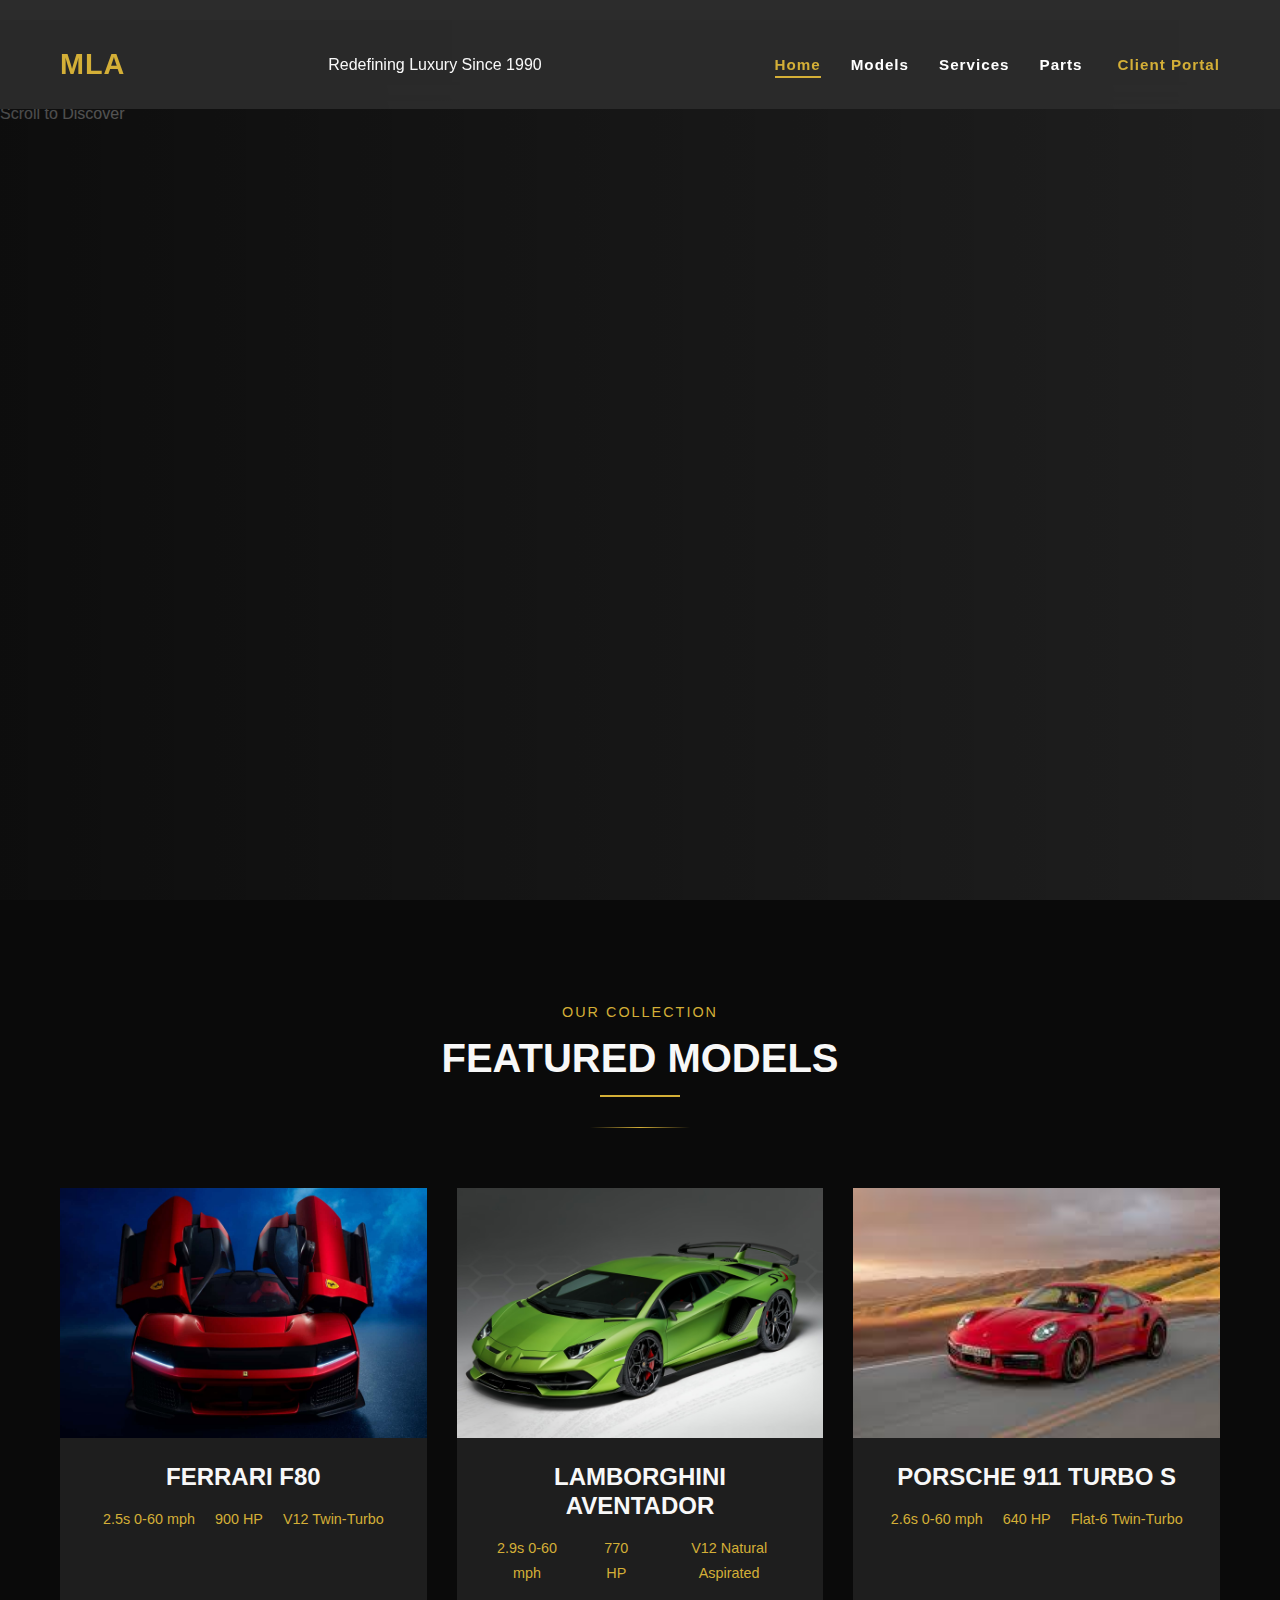
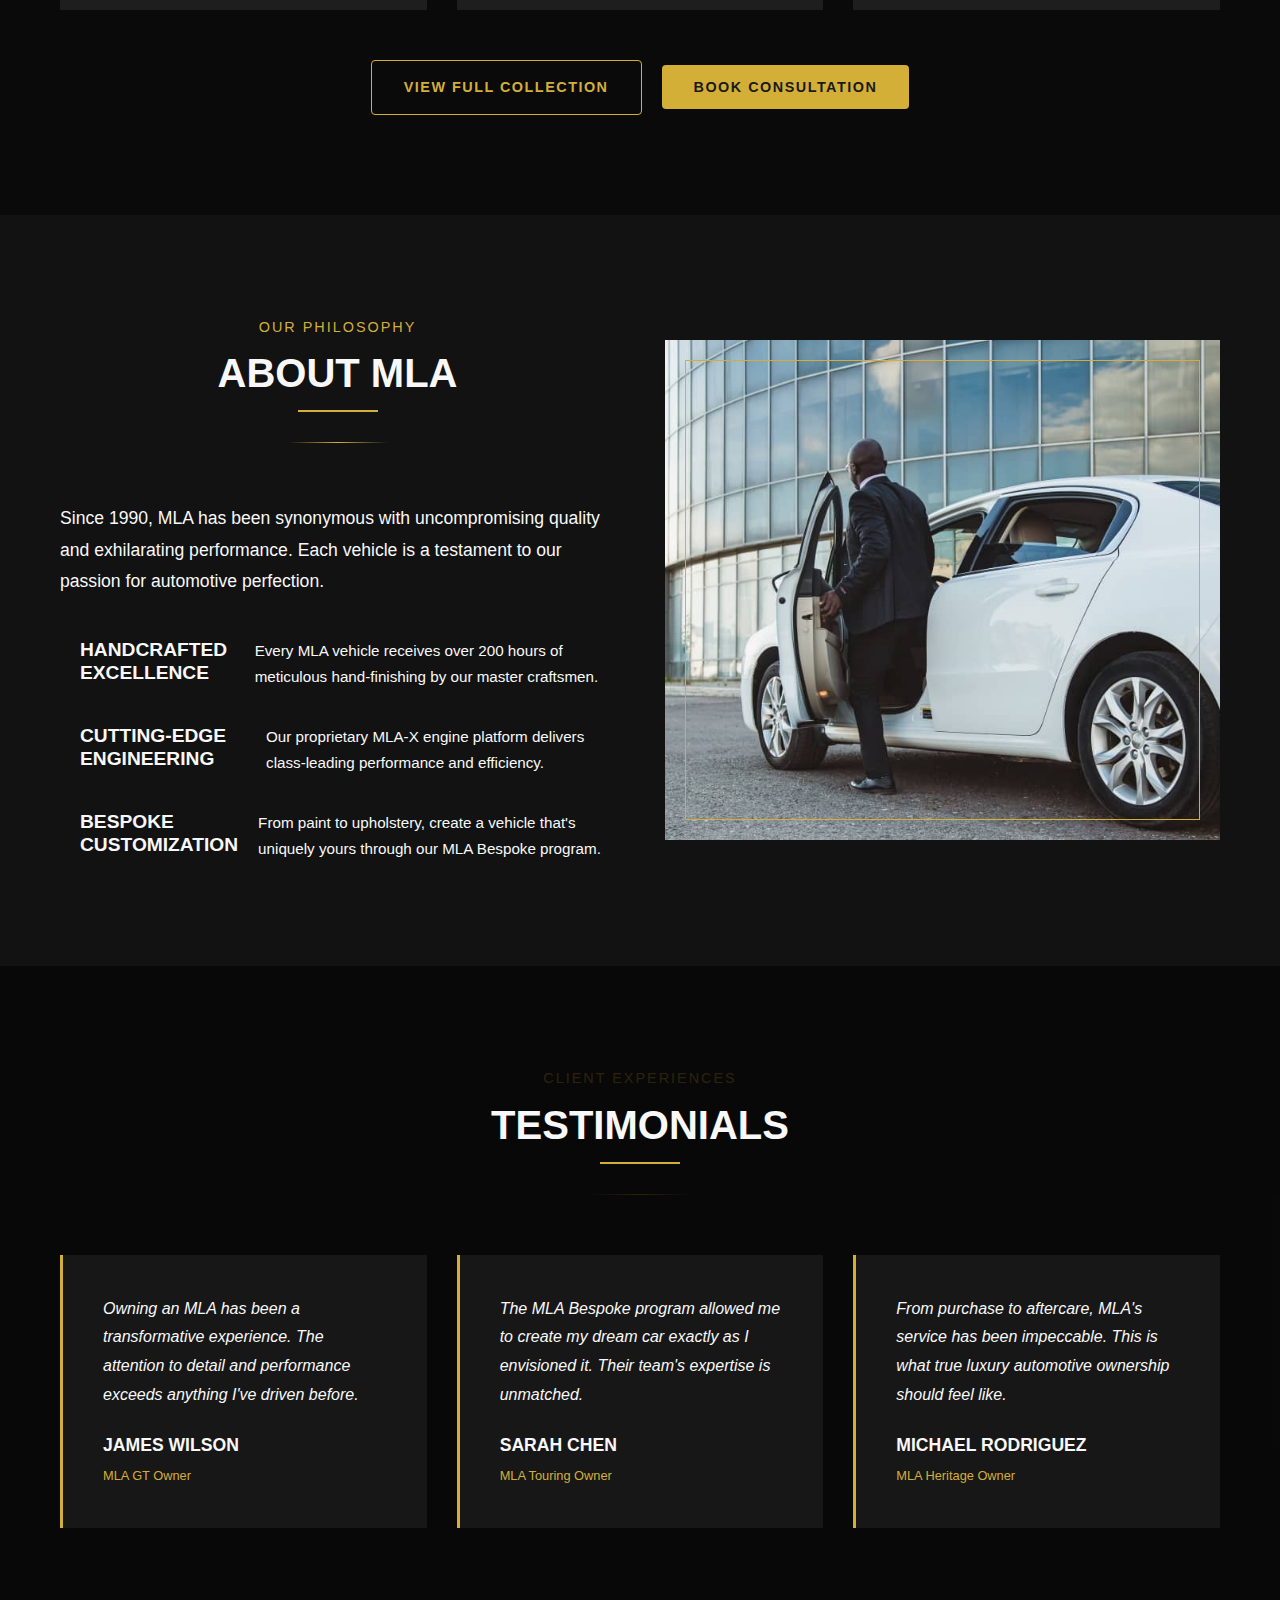
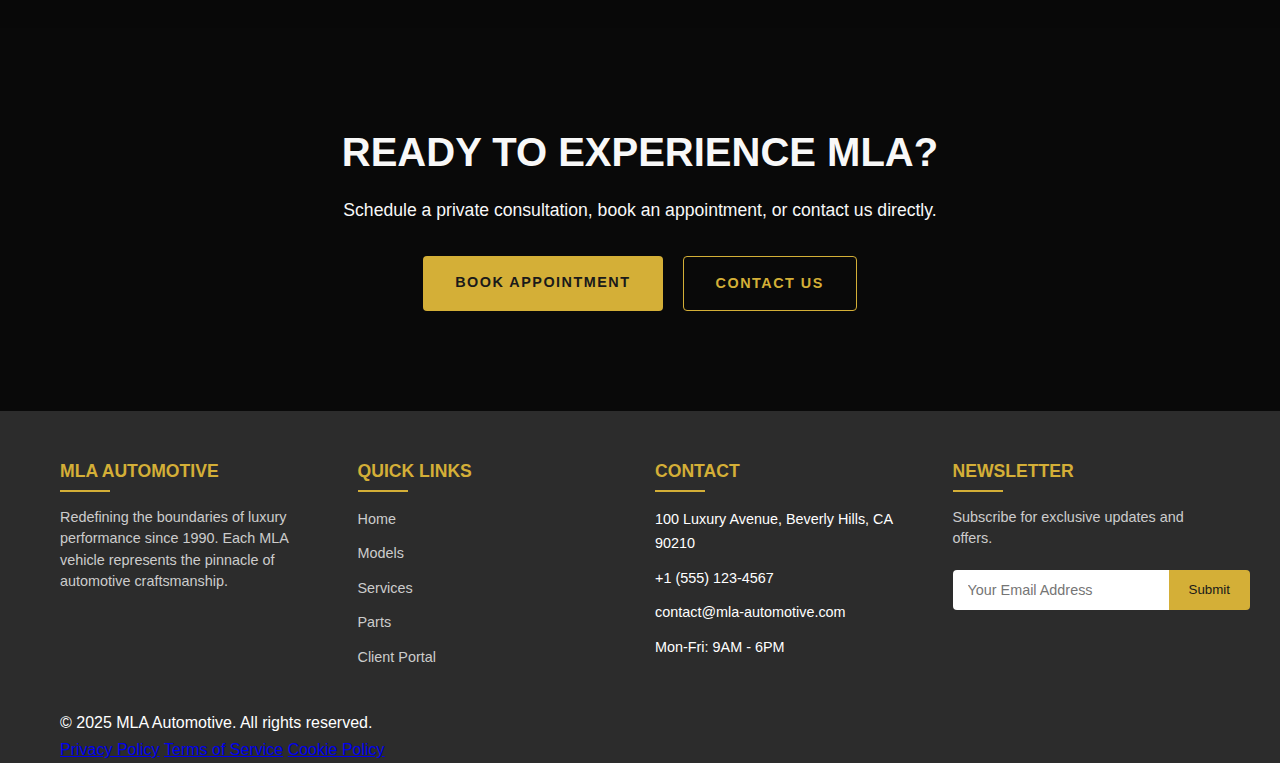
==== commit 2b43dad6: "cart and parts" ====
--- a/index.html
+++ b/index.html
@@ -7,39 +7,38 @@
   <link rel="stylesheet" href="style.css">
 </head>
 <body>
-    <header class="luxury-header">
-        <div class="header-top-bar">
-          <div class="container">
-        </div>
-        <nav class="navbar">
-          <div class="container">
-            <div class="logo">
-              <a href="index.html">MLA</a>
-            </div>
-            <div class="header-tagline">
-                <span>Redefining Luxury Since 1990</span>
-              </div>
-            <ul class="nav-links">
-              <li><a href="index.html" class="active">Home</a></li>
-              <li><a href="model.html">Models</a></li>
-              <li><a href="services.html">Services</a></li>
-              <li><a href="Parts.html">Parts</a></li>
-              <li class="login"><a href="login.html" id="loginLink"><i class="fas fa-user"></i> Client Portal</a></li>
-            </ul>
-            <div class="hamburger">
-              <span></span>
-              <span></span>
-              <span></span>
-            </div>
-          </div>
-        </nav>
-      </header>      
-  <!-- End Header -->
+  <header class="luxury-header">
+    <div class="header-top-bar">
+      <div class="container">
+        <!-- Optional top bar content -->
+      </div>
+    </div>
+    <nav class="navbar">
+      <div class="container">
+        <div class="logo">
+          <a href="index.html">MLA</a>
+        </div>
+        <div class="header-tagline">
+          <span>Redefining Luxury Since 1990</span>
+        </div>
+        <ul class="nav-links">
+          <li><a href="index.html" class="active">Home</a></li>
+          <li><a href="model.html">Models</a></li>
+          <li><a href="services.html">Services</a></li>
+          <li><a href="Parts.html">Parts</a></li>
+          <li class="login"><a href="login.html" id="loginLink"><i class="fas fa-user"></i> Client Portal</a></li>
+        </ul>
+        <div class="hamburger">
+          <span></span>
+          <span></span>
+          <span></span>
+        </div>
+      </div>
+    </nav>
+  </header>
 
   <main>
-    <!-- Hero Section with Background Video -->
     <section class="hero">
-      <!-- Background Video Element -->
       <video class="hero-video" autoplay muted loop playsinline>
         <source src="images/video1.mp4" type="video/mp4">
         Your browser does not support the video tag.
@@ -47,12 +46,9 @@
       <div class="hero-overlay"></div>
       <div class="hero-scroll">
         <span>Scroll to Discover</span>
-        <!-- The icon element remains as-is; if not loading, replace with an alternative text/icon -->
         <i><!-- chevron icon placeholder --></i>
       </div>
     </section>
-
-    <!-- Featured Models Section -->
     <section class="featured-models">
       <div class="container">
         <div class="section-header">
@@ -60,55 +56,9 @@
           <h2 class="section-title">Featured Models</h2>
           <div class="section-divider"></div>
         </div>
-        <div class="models-grid">
-          <div class="model-card">
-            <div class="model-image">
-              <img src="images/mercedes-benz s-class.jpg" alt="MLA GT">
-              <div class="model-overlay">
-                <a href="model.html#gt" class="btn btn-primary">Discover GT</a>
-              </div>
-            </div>
-            <div class="model-info">
-              <h3>MLA GT</h3>
-              <div class="model-specs">
-                <span>3.2s 0-60</span>
-                <span>620 HP</span>
-                <span>Dual-Clutch</span>
-              </div>
-            </div>
-          </div>
-          <div class="model-card">
-            <div class="model-image">
-              <img src="images/Tesla_Model_S.jpg" alt="MLA Touring">
-              <div class="model-overlay">
-                <a href="model.html#touring" class="btn btn-primary">Discover Touring</a>
-              </div>
-            </div>
-            <div class="model-info">
-              <h3>MLA Touring</h3>
-              <div class="model-specs">
-                <span>4.1s 0-60</span>
-                <span>550 HP</span>
-                <span>All-Wheel Drive</span>
-              </div>
-            </div>
-          </div>
-          <div class="model-card">
-            <div class="model-image">
-              <img src="images/BMW M5.jpg" alt="MLA Heritage">
-              <div class="model-overlay">
-                <a href="model.html#heritage" class="btn btn-primary">Discover Heritage</a>
-              </div>
-            </div>
-            <div class="model-info">
-              <h3>MLA Heritage</h3>
-              <div class="model-specs">
-                <span>4.5s 0-60</span>
-                <span>480 HP</span>
-                <span>Rear-Wheel Drive</span>
-              </div>
-            </div>
-          </div>
+        <!-- Dynamic cards container -->
+        <div class="models-grid" id="modelsGrid">
+          <!-- Cards will be injected here by JS -->
         </div>
         <div class="section-footer">
           <a href="model.html" class="btn btn-secondary">View Full Collection</a>
@@ -116,8 +66,6 @@
         </div>
       </div>
     </section>
-
-    <!-- About Us Section -->
     <section class="about-us">
       <div class="container">
         <div class="about-content">
@@ -208,10 +156,10 @@
       <div class="container">
         <div class="cta-content">
           <h2>Ready to Experience MLA?</h2>
-          <p>Schedule a private consultation or test drive at one of our global showrooms.</p>
+          <p>Schedule a private consultation, book an appointment, or contact us directly.</p>
           <div class="cta-buttons">
-            <a href="#" class="btn btn-primary">Book Appointment</a>
-            <a href="tel:+15551234567" class="btn btn-secondary">Contact Us</a>
+            <a href="#" class="btn btn-primary" id="bookAppointmentBtn">Book Appointment</a>
+            <a href="#" class="btn btn-secondary" id="contactUsBtn">Contact Us</a>
           </div>
         </div>
       </div>
@@ -229,12 +177,6 @@
               Redefining the boundaries of luxury performance since 1990.
               Each MLA vehicle represents the pinnacle of automotive craftsmanship.
             </p>
-            <div class="footer-social">
-              <a href="#"><!-- icon placeholder --></a>
-              <a href="#"><!-- icon placeholder --></a>
-              <a href="#"><!-- icon placeholder --></a>
-              <a href="#"><!-- icon placeholder --></a>
-            </div>
           </div>
           <div class="footer-col">
             <h3>Quick Links</h3>
@@ -278,33 +220,86 @@
     </div>
   </footer>
 
-  <!-- Consultation Modal -->
+  <!-- Consultation Modal (Book Consultation) -->
   <div class="modal-overlay" id="consultationOverlay">
     <div class="modal-content">
-      <button class="close-modal" id="closeConsultationBtn">&times;</button>
-      <h2>Book a Consultation</h2>
-      <form id="consultationForm">
-        <div class="form-group">
-          <label for="consultationName">Your Name:</label>
-          <input type="text" id="consultationName" required />
-        </div>
-        <div class="form-group">
-          <label for="consultationEmail">Email:</label>
-          <input type="email" id="consultationEmail" required />
-        </div>
-        <div class="form-group">
-          <label for="consultationPhone">Phone:</label>
-          <input type="tel" id="consultationPhone" required />
-        </div>
-        <div class="form-group">
-          <label for="consultationMessage">Message:</label>
-          <textarea id="consultationMessage" rows="4"></textarea>
-        </div>
-        <button type="submit" class="btn btn-primary">Submit</button>
-      </form>
+      <button class="modal-close" id="closeConsultationBtn"></button>
+      <div class="modal-body">
+        <h2>Book a Consultation</h2>
+        <form id="consultationForm">
+          <div class="form-group">
+            <label for="consultationName">Your Name:</label>
+            <input type="text" id="consultationName" required />
+          </div>
+          <div class="form-group">
+            <label for="consultationEmail">Email:</label>
+            <input type="email" id="consultationEmail" required />
+          </div>
+          <div class="form-group">
+            <label for="consultationPhone">Phone:</label>
+            <input type="tel" id="consultationPhone" required />
+          </div>
+          <div class="form-group">
+            <label for="consultationMessage">Message:</label>
+            <textarea id="consultationMessage" rows="4"></textarea>
+          </div>
+          <button type="submit" class="btn btn-primary">Submit</button>
+        </form>
+      </div>
     </div>
   </div>
-
+  <!-- Contact Us Modal -->
+  <div class="modal-overlay" id="contactUsOverlay">
+    <div class="modal-content">
+      <button class="modal-close" id="closeContactUsBtn"></button>
+      <div class="modal-body">
+        <h2>Contact Us</h2>
+        <form id="contactUsForm">
+          <div class="form-group">
+            <label for="contactName">Your Name:</label>
+            <input type="text" id="contactName" required />
+          </div>
+          <div class="form-group">
+            <label for="contactEmail">Email:</label>
+            <input type="email" id="contactEmail" required />
+          </div>
+          <div class="form-group">
+            <label for="contactMessage">Message:</label>
+            <textarea id="contactMessage" rows="4"></textarea>
+          </div>
+          <button type="submit" class="btn btn-primary">Submit</button>
+        </form>
+      </div>
+    </div>
+  </div>
+  <!-- Book Appointment Modal -->
+  <div class="modal-overlay" id="bookAppointmentOverlay">
+    <div class="modal-content">
+      <button class="modal-close" id="closeBookAppointmentBtn"></button>
+      <div class="modal-body">
+        <h2>Book an Appointment</h2>
+        <form id="bookAppointmentForm">
+          <div class="form-group">
+            <label for="appointmentName">Your Name:</label>
+            <input type="text" id="appointmentName" required />
+          </div>
+          <div class="form-group">
+            <label for="appointmentEmail">Email:</label>
+            <input type="email" id="appointmentEmail" required />
+          </div>
+          <div class="form-group">
+            <label for="appointmentDate">Preferred Date:</label>
+            <input type="date" id="appointmentDate" required />
+          </div>
+          <div class="form-group">
+            <label for="appointmentMessage">Message:</label>
+            <textarea id="appointmentMessage" rows="4"></textarea>
+          </div>
+          <button type="submit" class="btn btn-primary">Submit</button>
+        </form>
+      </div>
+    </div>
+  </div>
   <script src="main.js"></script>
 </body>
 </html>
--- a/style.css
+++ b/style.css
@@ -74,7 +74,8 @@
 }
 
 .btn {
-  display: inline-block;
+  position: relative; /* Added to create a positioning context for the :before element */
+  overflow: hidden;   /* Added to ensure the hover background stays within the button bounds */
   padding: 14px 32px;
   font-size: 0.9rem;
   font-weight: 600;
@@ -87,6 +88,7 @@
   border: none;
   cursor: pointer;
   font-family: 'Montserrat', sans-serif;
+  /* ... other properties (if any) remain unchanged ... */
 }
 
 .btn:before {
@@ -103,7 +105,6 @@
 .btn:hover:before {
   left: 100%;
 }
-
 .btn-primary {
   background-color: #d4af37;  /* from first code */
   color: #1a1a1a;           /* from first code */
@@ -578,30 +579,6 @@
   font-size: 0.9rem;
   line-height: 1.5;
 }
-
-.footer-social {
-  margin-top: 15px;
-}
-
-.footer-social a {
-  display: inline-flex;
-  align-items: center;
-  justify-content: center;
-  width: 35px;
-  height: 35px;
-  background-color: rgba(255,255,255,0.1);
-  border-radius: 50%;
-  margin-right: 10px;
-  color: #fff;
-  transition: all 0.3s ease;
-  font-size: 0.9rem;
-}
-
-.footer-social a:hover {
-  background-color: #d4af37;
-  color: #1a1a1a;
-}
-
 .footer-col ul {
   list-style: none;
 }
@@ -794,6 +771,465 @@
   flex: 1;
 }
 
+/* Position the model-image container as relative, so overlay can go absolute */
+.model-image {
+  position: relative;
+  overflow: hidden; /* ensures anything outside doesn't show */
+  height: 250px;    /* your chosen height */
+}
+
+/* The overlay containing the details, hidden by default */
+.model-overlay {
+  position: absolute;
+  top: 0;
+  left: 0;
+  width: 100%;
+  height: 100%;
+  background: rgba(0,0,0,0.8);
+  color: #fff;
+  opacity: 0;
+  visibility: hidden;
+  transition: opacity 0.3s ease, visibility 0.3s ease;
+  display: flex;
+  flex-direction: column;
+  justify-content: center;
+  align-items: center;
+  padding: 20px;
+  text-align: center;
+}
+
+/* When hovering over the entire card, reveal the overlay */
+.model-card:hover .model-overlay {
+  opacity: 1;
+  visibility: visible;
+}
+
+/* Optional styling to ensure overlay text is easy to read */
+.model-overlay h3 {
+  font-size: 1.3rem;
+  margin-bottom: 10px;
+  text-transform: uppercase;
+}
+
+.model-overlay p {
+  font-size: 0.9rem;
+  margin-bottom: 10px;
+  line-height: 1.4;
+}
+
+.model-overlay .model-specs-hover {
+  font-size: 0.8rem;
+  margin-top: 10px;
+  display: flex;
+  flex-direction: column;
+  gap: 5px;
+  color: #d4af37; /* or your accent color */
+}
+
+/* Example styling for model spec items on the overlay */
+.model-overlay .model-specs-hover span {
+  text-transform: none;
+  font-size: 0.85rem;
+  color: #f8f8f8; /* you can differentiate color for label vs value */
+}
+#consultationOverlay .modal-overlay {
+  /* For clarity, this rule is not required because the outer container already has a modal-overlay class,
+     but you can override if needed */
+  background-color: rgba(0, 0, 0, 0.85);
+}
+
+#consultationOverlay .modal-content {
+  width: 100%;
+  max-width: 500px;
+  max-height: 90vh;
+  background-color: #fff;
+  border-radius: 6px;
+  overflow: auto;
+  box-shadow: 0 10px 30px rgba(0, 0, 0, 0.2);
+  animation: fadeIn 0.3s ease-out;
+  position: relative;
+}
+
+#consultationOverlay .modal-body {
+  display: flex;
+  flex-direction: column;
+  padding: 0;
+  background-color: #fff;
+}
+
+#consultationOverlay .modal-body h2 {
+  margin: 0;
+  font-size: 1.4rem;
+  font-weight: 700;
+  line-height: 1.3;
+  color: #fff;
+  padding: 15px 20px;
+  background: linear-gradient(135deg, #0066cc, #004080);
+  border-radius: 6px 6px 0 0;
+}
+
+#consultationOverlay .modal-body p {
+  margin: 0;
+  padding: 15px 20px;
+  color: #444444;
+  font-size: 0.95rem;
+  line-height: 1.5;
+}
+
+#consultationOverlay .modal-body form {
+  padding: 20px;
+  display: flex;
+  flex-direction: column;
+  gap: 20px;
+}
+
+#consultationOverlay .modal-body form .form-group {
+  display: flex;
+  flex-direction: column;
+  gap: 5px;
+}
+
+#consultationOverlay .modal-body form label {
+  color: #333333;
+  font-size: 0.9rem;
+  font-weight: 600;
+  letter-spacing: 0.5px;
+  text-transform: none;
+}
+
+#consultationOverlay .modal-body form input,
+#consultationOverlay .modal-body form textarea {
+  width: 100%;
+  padding: 12px;
+  border: 1px solid #ccc;
+  border-radius: 4px;
+  background-color: #fff;
+  color: #333333;
+  font-family: 'Montserrat', sans-serif;
+  font-size: 0.9rem;
+  transition: border-color 0.3s ease;
+}
+
+#consultationOverlay .modal-body form input:focus,
+#consultationOverlay .modal-body form textarea:focus {
+  outline: none;
+  border-color: #007bff;
+}
+
+#consultationOverlay .modal-body form button[type="submit"] {
+  align-self: flex-start;
+  padding: 12px 30px;
+  border-radius: 4px;
+  background: linear-gradient(135deg, #0066cc, #004080);
+  color: #fff;
+  font-weight: 600;
+  letter-spacing: 1px;
+  font-size: 0.9rem;
+  cursor: pointer;
+  transition: all 0.3s ease;
+  border: none;
+  text-transform: uppercase;
+}
+
+#consultationOverlay .modal-body form button[type="submit"]:hover {
+  background: linear-gradient(135deg, #0056b3, #003366);
+  transform: translateY(-2px);
+  box-shadow: 0 5px 15px rgba(0, 0, 0, 0.1);
+}
+
+#consultationOverlay .modal-close {
+  position: absolute;
+  top: 10px;
+  right: 10px;
+  width: 40px;
+  height: 40px;
+  border-radius: 50%;
+  background-color: #fff;
+  border: none;
+  cursor: pointer;
+  z-index: 9999;
+  display: flex;
+  align-items: center;
+  justify-content: center;
+  transition: all 0.3s ease;
+  color: transparent;
+}
+
+#consultationOverlay .modal-close:hover {
+  background-color: #e0e0e0;
+  transform: rotate(90deg);
+}
+
+#consultationOverlay .modal-close::before {
+  content: '×';
+  font-size: 1.4rem;
+  color: #000;
+  line-height: 1;
+}
+/* ================= CONTACT US MODAL STYLES ================= */
+#contactUsOverlay .modal-content {
+  width: 100%;
+  max-width: 500px;
+  max-height: 90vh;
+  background-color: #fff;
+  border-radius: 6px;
+  overflow: auto;
+  box-shadow: 0 10px 30px rgba(0, 0, 0, 0.2);
+  animation: fadeIn 0.3s ease-out;
+  position: relative;
+}
+
+#contactUsOverlay .modal-body {
+  display: flex;
+  flex-direction: column;
+  padding: 0;
+  background-color: #fff;
+}
+
+#contactUsOverlay .modal-body h2 {
+  margin: 0;
+  font-size: 1.4rem;
+  font-weight: 700;
+  line-height: 1.3;
+  color: #fff;
+  padding: 15px 20px;
+  background: linear-gradient(135deg, #0066cc, #004080);
+  border-radius: 6px 6px 0 0;
+}
+
+#contactUsOverlay .modal-body p {
+  margin: 0;
+  padding: 15px 20px;
+  color: #444444;
+  font-size: 0.95rem;
+  line-height: 1.5;
+}
+
+#contactUsOverlay .modal-body form {
+  padding: 20px;
+  display: flex;
+  flex-direction: column;
+  gap: 20px;
+}
+
+#contactUsOverlay .modal-body form .form-group {
+  display: flex;
+  flex-direction: column;
+  gap: 5px;
+}
+
+#contactUsOverlay .modal-body form label {
+  color: #333333;
+  font-size: 0.9rem;
+  font-weight: 600;
+  letter-spacing: 0.5px;
+  text-transform: none;
+}
+
+#contactUsOverlay .modal-body form input,
+#contactUsOverlay .modal-body form textarea {
+  width: 100%;
+  padding: 12px;
+  border: 1px solid #ccc;
+  border-radius: 4px;
+  background-color: #fff;
+  color: #333333;
+  font-family: 'Montserrat', sans-serif;
+  font-size: 0.9rem;
+  transition: border-color 0.3s ease;
+}
+
+#contactUsOverlay .modal-body form input:focus,
+#contactUsOverlay .modal-body form textarea:focus {
+  outline: none;
+  border-color: #007bff;
+}
+
+#contactUsOverlay .modal-body form button[type="submit"] {
+  align-self: flex-start;
+  padding: 12px 30px;
+  border-radius: 4px;
+  background: linear-gradient(135deg, #0066cc, #004080);
+  color: #fff;
+  font-weight: 600;
+  letter-spacing: 1px;
+  font-size: 0.9rem;
+  cursor: pointer;
+  transition: all 0.3s ease;
+  border: none;
+  text-transform: uppercase;
+}
+
+#contactUsOverlay .modal-body form button[type="submit"]:hover {
+  background: linear-gradient(135deg, #0056b3, #003366);
+  transform: translateY(-2px);
+  box-shadow: 0 5px 15px rgba(0, 0, 0, 0.1);
+}
+
+#contactUsOverlay .modal-close {
+  position: absolute;
+  top: 10px;
+  right: 10px;
+  width: 40px;
+  height: 40px;
+  border-radius: 50%;
+  background-color: #fff;
+  border: none;
+  cursor: pointer;
+  z-index: 9999;
+  display: flex;
+  align-items: center;
+  justify-content: center;
+  transition: all 0.3s ease;
+  color: transparent;
+}
+
+#contactUsOverlay .modal-close:hover {
+  background-color: #e0e0e0;
+  transform: rotate(90deg);
+}
+
+#contactUsOverlay .modal-close::before {
+  content: '×';
+  font-size: 1.4rem;
+  color: #000;
+  line-height: 1;
+}
+
+/* ================= BOOK APPOINTMENT MODAL STYLES ================= */
+#bookAppointmentOverlay .modal-content {
+  width: 100%;
+  max-width: 500px;
+  max-height: 90vh;
+  background-color: #fff;
+  border-radius: 6px;
+  overflow: auto;
+  box-shadow: 0 10px 30px rgba(0, 0, 0, 0.2);
+  animation: fadeIn 0.3s ease-out;
+  position: relative;
+}
+
+#bookAppointmentOverlay .modal-body {
+  display: flex;
+  flex-direction: column;
+  padding: 0;
+  background-color: #fff;
+}
+
+#bookAppointmentOverlay .modal-body h2 {
+  margin: 0;
+  font-size: 1.4rem;
+  font-weight: 700;
+  line-height: 1.3;
+  color: #fff;
+  padding: 15px 20px;
+  background: linear-gradient(135deg, #0066cc, #004080);
+  border-radius: 6px 6px 0 0;
+}
+
+#bookAppointmentOverlay .modal-body p {
+  margin: 0;
+  padding: 15px 20px;
+  color: #444444;
+  font-size: 0.95rem;
+  line-height: 1.5;
+}
+
+#bookAppointmentOverlay .modal-body form {
+  padding: 20px;
+  display: flex;
+  flex-direction: column;
+  gap: 20px;
+}
+
+#bookAppointmentOverlay .modal-body form .form-group {
+  display: flex;
+  flex-direction: column;
+  gap: 5px;
+}
+
+#bookAppointmentOverlay .modal-body form label {
+  color: #333333;
+  font-size: 0.9rem;
+  font-weight: 600;
+  letter-spacing: 0.5px;
+  text-transform: none;
+}
+
+#bookAppointmentOverlay .modal-body form input,
+#bookAppointmentOverlay .modal-body form textarea {
+  width: 100%;
+  padding: 12px;
+  border: 1px solid #ccc;
+  border-radius: 4px;
+  background-color: #fff;
+  color: #333333;
+  font-family: 'Montserrat', sans-serif;
+  font-size: 0.9rem;
+  transition: border-color 0.3s ease;
+}
+
+#bookAppointmentOverlay .modal-body form input:focus,
+#bookAppointmentOverlay .modal-body form textarea:focus {
+  outline: none;
+  border-color: #007bff;
+}
+
+#bookAppointmentOverlay .modal-body form button[type="submit"] {
+  align-self: flex-start;
+  padding: 12px 30px;
+  border-radius: 4px;
+  background: linear-gradient(135deg, #0066cc, #004080);
+  color: #fff;
+  font-weight: 600;
+  letter-spacing: 1px;
+  font-size: 0.9rem;
+  cursor: pointer;
+  transition: all 0.3s ease;
+  border: none;
+  text-transform: uppercase;
+}
+
+#bookAppointmentOverlay .modal-body form button[type="submit"]:hover {
+  background: linear-gradient(135deg, #0056b3, #003366);
+  transform: translateY(-2px);
+  box-shadow: 0 5px 15px rgba(0, 0, 0, 0.1);
+}
+
+#bookAppointmentOverlay .modal-close {
+  position: absolute;
+  top: 10px;
+  right: 10px;
+  width: 40px;
+  height: 40px;
+  border-radius: 50%;
+  background-color: #fff;
+  border: none;
+  cursor: pointer;
+  z-index: 9999;
+  display: flex;
+  align-items: center;
+  justify-content: center;
+  transition: all 0.3s ease;
+  color: transparent;
+}
+
+#bookAppointmentOverlay .modal-close:hover {
+  background-color: #e0e0e0;
+  transform: rotate(90deg);
+}
+
+#bookAppointmentOverlay .modal-close::before {
+  content: '×';
+  font-size: 1.4rem;
+  color: #000;
+  line-height: 1;
+}
+
+@keyframes fadeIn {
+  from { opacity: 0; transform: translateY(20px); }
+  to { opacity: 1; transform: translateY(0); }
+}
 @media (max-width: 992px) {
   .modal-body {
     grid-template-columns: 1fr;
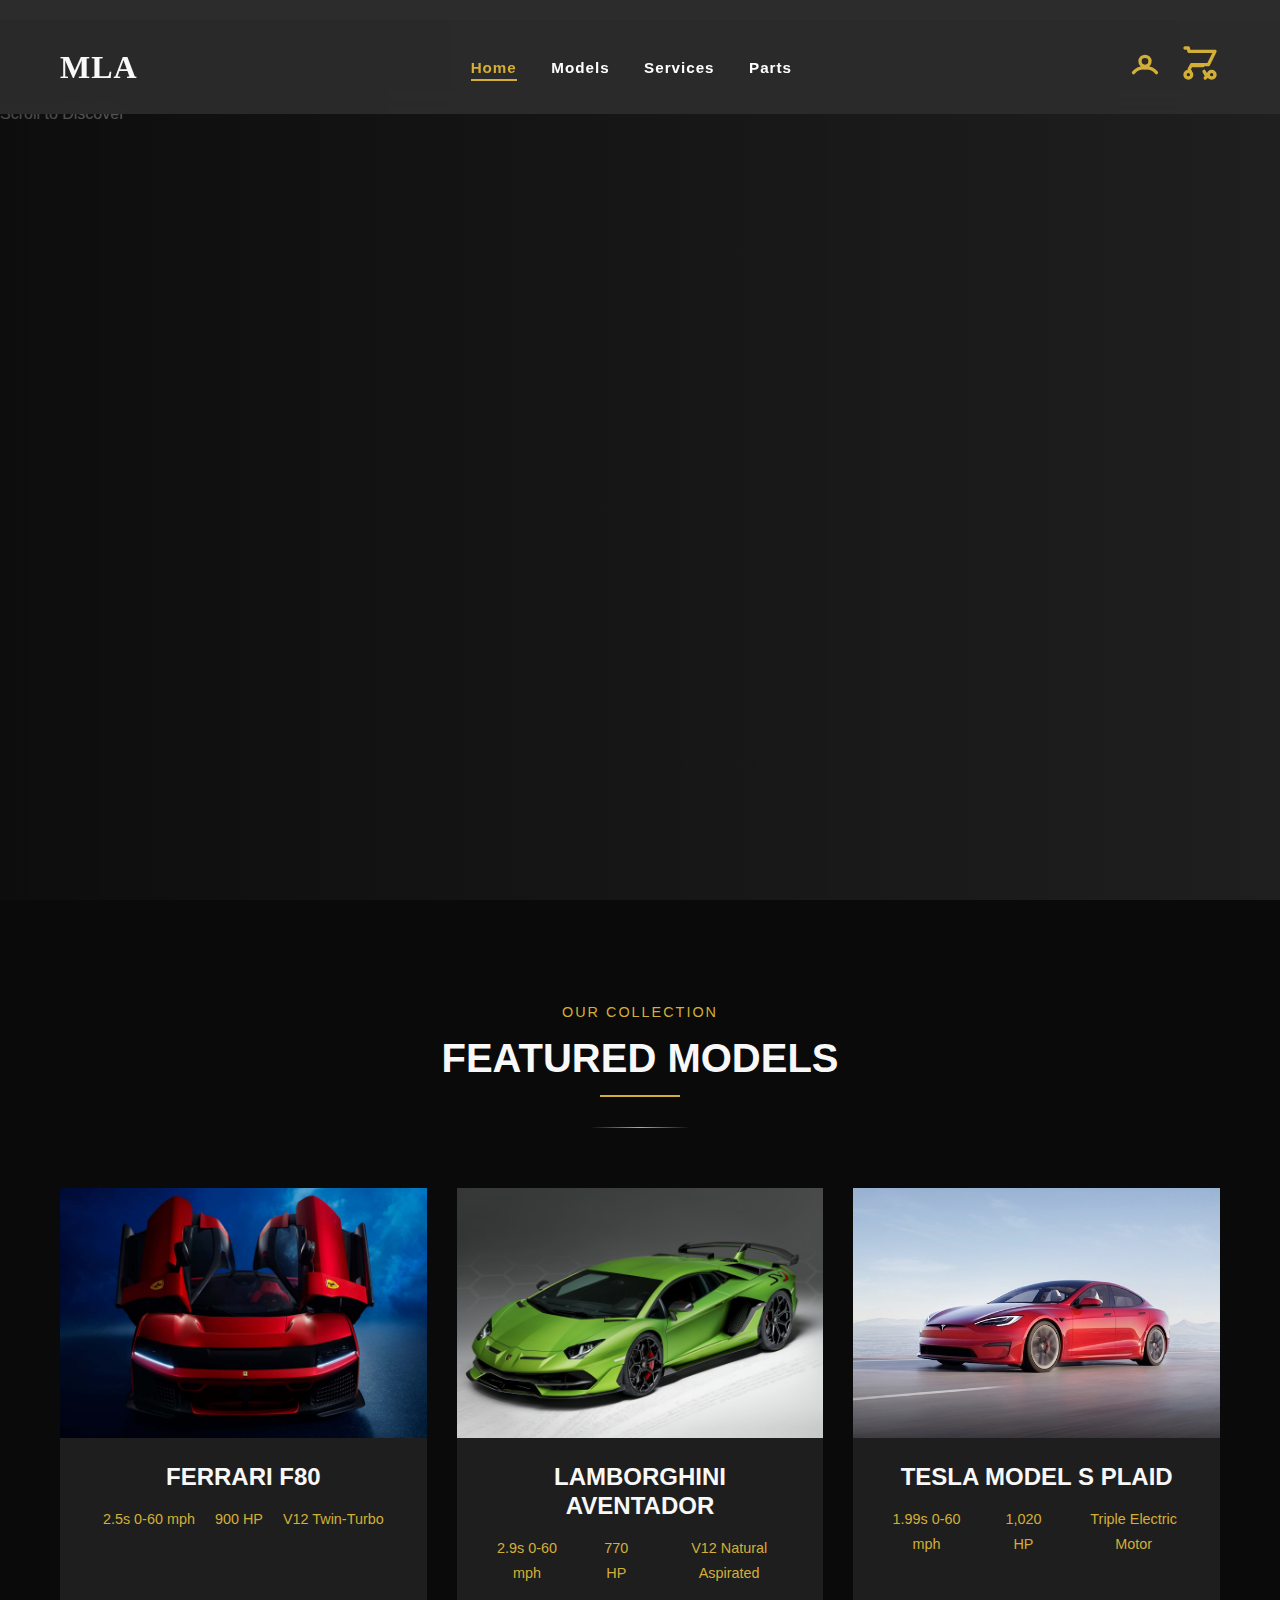
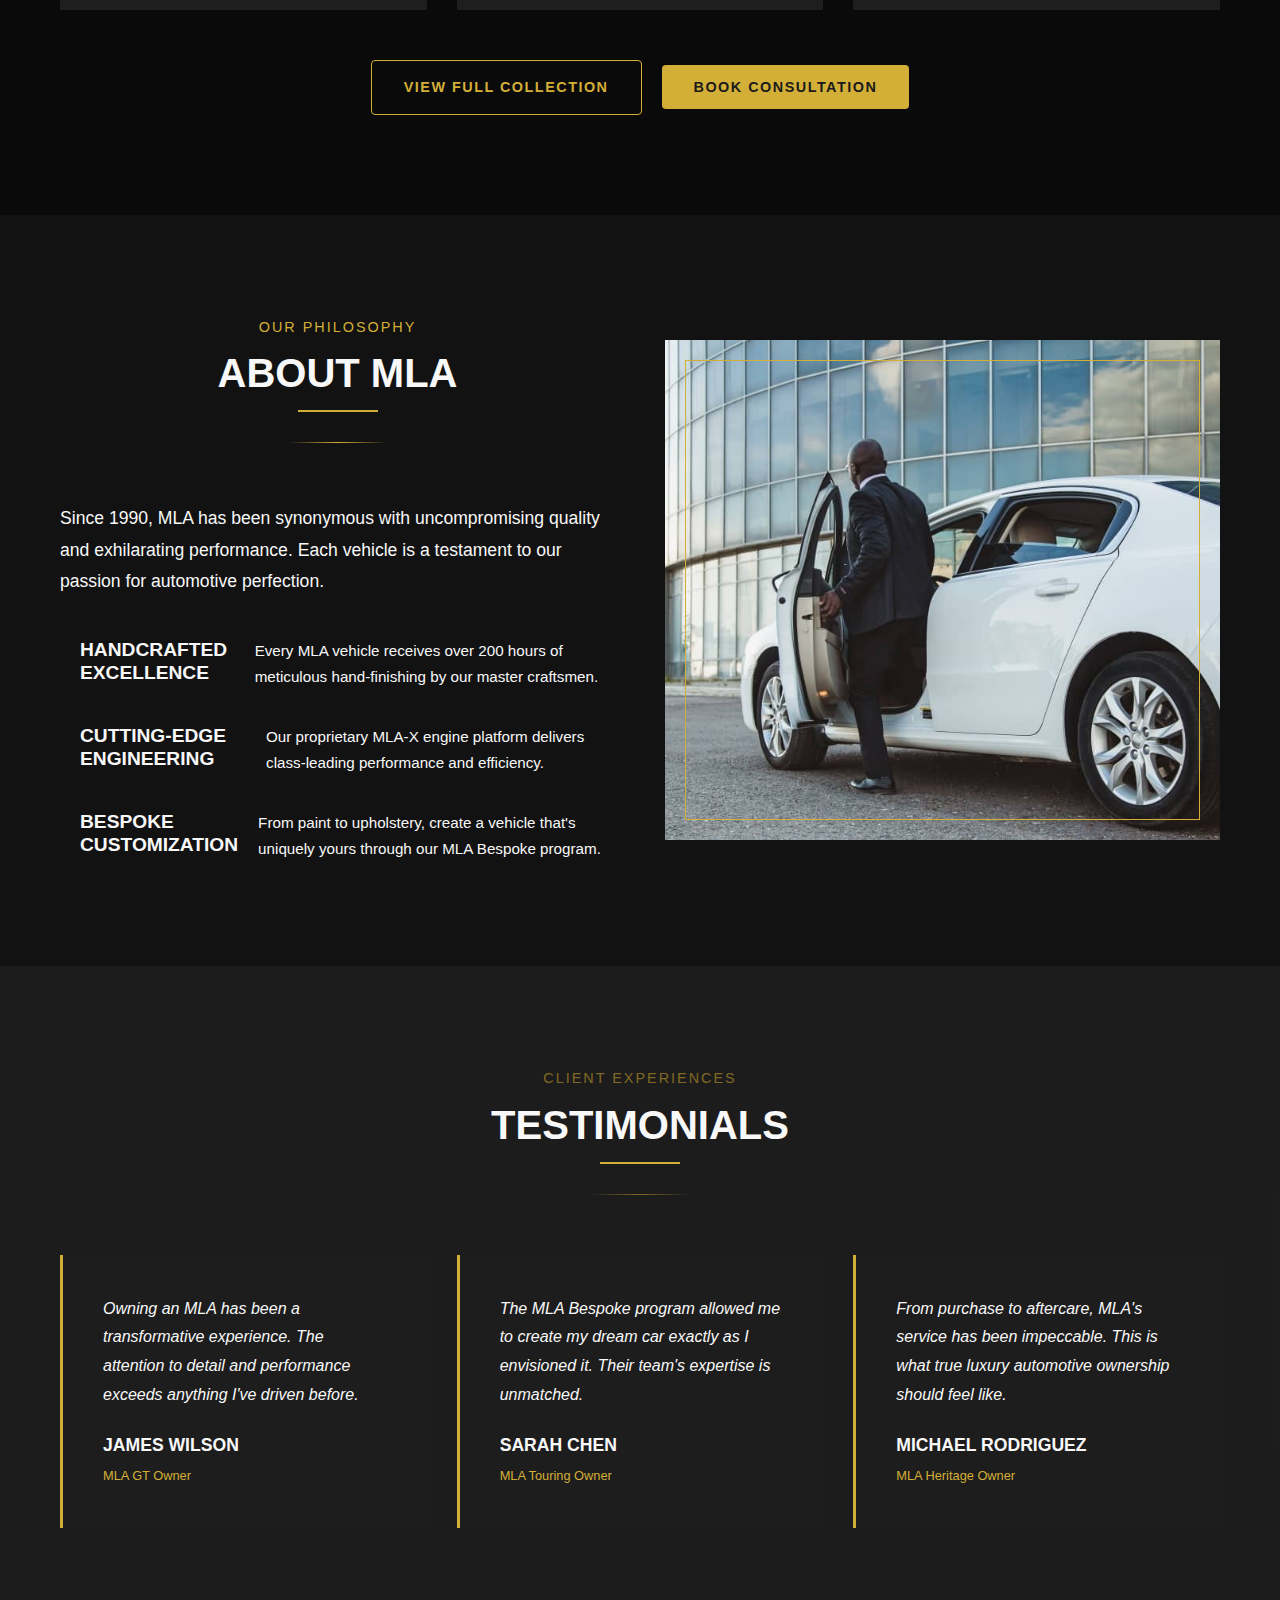
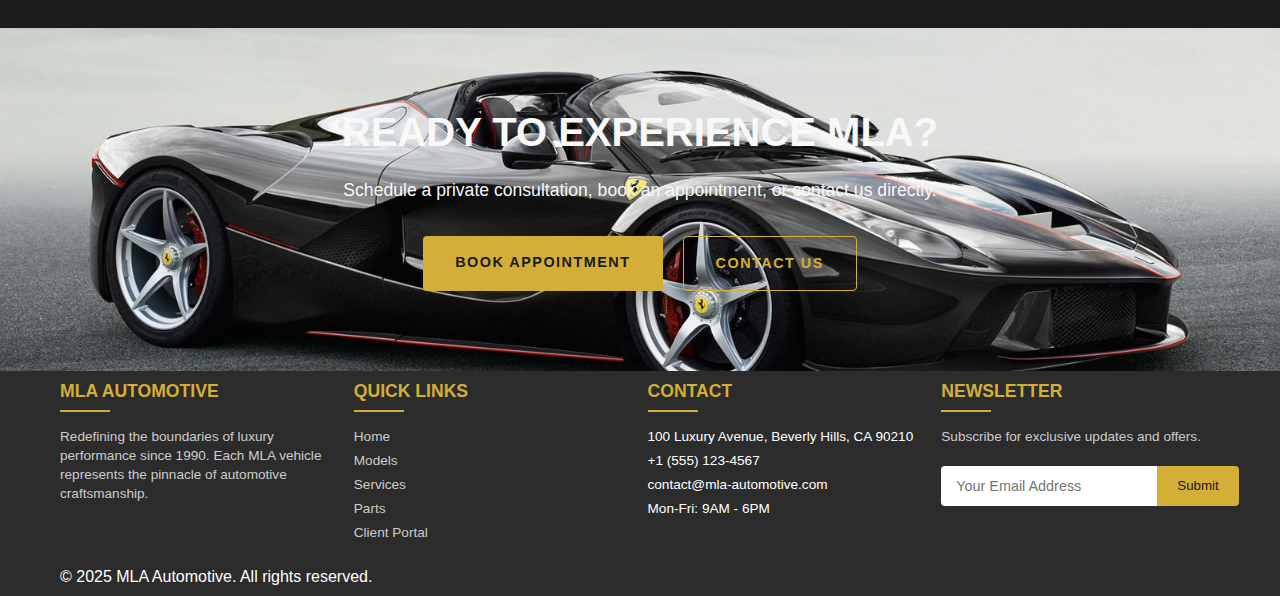
==== commit 709d38de: "header and footer edited" ====
--- a/index.html
+++ b/index.html
@@ -15,19 +15,37 @@
     </div>
     <nav class="navbar">
       <div class="container">
+        <!-- Logo on the left -->
         <div class="logo">
           <a href="index.html">MLA</a>
         </div>
-        <div class="header-tagline">
-          <span>Redefining Luxury Since 1990</span>
-        </div>
+        <!-- Navigation links centered -->
         <ul class="nav-links">
           <li><a href="index.html" class="active">Home</a></li>
           <li><a href="model.html">Models</a></li>
           <li><a href="services.html">Services</a></li>
           <li><a href="Parts.html">Parts</a></li>
-          <li class="login"><a href="login.html" id="loginLink"><i class="fas fa-user"></i> Client Portal</a></li>
         </ul>
+        <!-- Header icons on the right -->
+        <div class="header-icons">
+          <!-- User Icon -->
+          <div class="user-icon">
+            <a href="login.html">
+              <svg xmlns="http://www.w3.org/2000/svg" fill="none" viewBox="0 0 24 24" stroke="currentColor" class="icon icon-user">
+                <path stroke-linecap="round" stroke-linejoin="round" stroke-width="2" d="M5.121 17.804A8 8 0 0112 15a8 8 0 016.879 2.804M15 11a3 3 0 11-6 0 3 3 0 016 0z" />
+              </svg>
+            </a>
+          </div>
+          <!-- Cart Icon -->
+          <div class="cart-icon">
+            <a href="cart.html">
+              <svg xmlns="http://www.w3.org/2000/svg" fill="none" viewBox="0 0 24 24" stroke="currentColor" class="icon icon-cart">
+                <path stroke-linecap="round" stroke-linejoin="round" stroke-width="2" d="M3 3h2l.4 2M7 13h10l4-8H5.4M7 13l-1.293 2.293a1 1 0 00.293 1.414l.293.293m7.414-3.414H7m7.414 3.414l1.293 2.293a1 1 0 01-.293 1.414l-.293.293M5 21a2 2 0 100-4 2 2 0 000 4zm14 0a2 2 0 100-4 2 2 0 000 4z" />
+              </svg>
+            </a>
+          </div>
+        </div>
+        <!-- Hamburger for mobile -->
         <div class="hamburger">
           <span></span>
           <span></span>
@@ -36,7 +54,7 @@
       </div>
     </nav>
   </header>
-
+  
   <main>
     <section class="hero">
       <video class="hero-video" autoplay muted loop playsinline>
@@ -56,9 +74,39 @@
           <h2 class="section-title">Featured Models</h2>
           <div class="section-divider"></div>
         </div>
-        <!-- Dynamic cards container -->
+        <!-- Models Grid -->
         <div class="models-grid" id="modelsGrid">
-          <!-- Cards will be injected here by JS -->
+          <!-- Example of a static card with the flip effect -->
+          <div class="model-card">
+            <div class="flip-container">
+              <div class="flipper">
+                <!-- Front Face -->
+                <div class="front">
+                  <img src="images/ferrari-f80.jpg" alt="Ferrari F80">
+                </div>
+                <!-- Back Face -->
+                <div class="back">
+                  <h3>MLA GT</h3>
+                  <p>Exhilarating performance and design.</p>
+                  <div class="model-specs-hover">
+                    <span><strong>Engine:</strong> V12 Twin-Turbo</span>
+                    <span><strong>0-60:</strong> 3.2s</span>
+                    <span><strong>HP:</strong> 620 HP</span>
+                    <span><strong>Transmission:</strong> Dual-Clutch</span>
+                  </div>
+                </div>
+              </div>
+            </div>
+            <div class="model-info">
+              <h3>MLA GT</h3>
+              <div class="model-specs">
+                <span>3.2s 0-60</span>
+                <span>620 HP</span>
+                <span>Dual-Clutch</span>
+              </div>
+            </div>
+          </div>
+          <!-- Additional cards can be generated dynamically or statically with the same structure -->
         </div>
         <div class="section-footer">
           <a href="model.html" class="btn btn-secondary">View Full Collection</a>
@@ -200,10 +248,10 @@
           <div class="footer-col">
             <h3>Newsletter</h3>
             <p>Subscribe for exclusive updates and offers.</p>
-            <form class="newsletter-form">
+            <form class="newsletter-form" id="newsletterForm">
               <input type="email" placeholder="Your Email Address">
               <button type="submit">Submit</button>
-            </form>
+            </form>            
           </div>
         </div>
       </div>
@@ -211,11 +259,6 @@
     <div class="footer-bottom">
       <div class="container">
         <p>&copy; 2025 MLA Automotive. All rights reserved.</p>
-        <div class="footer-links">
-          <a href="#">Privacy Policy</a>
-          <a href="#">Terms of Service</a>
-          <a href="#">Cookie Policy</a>
-        </div>
       </div>
     </div>
   </footer>
@@ -300,6 +343,16 @@
       </div>
     </div>
   </div>
+  <!-- Newsletter Success Modal -->
+<div class="modal-overlay" id="newsletterSuccessModal">
+  <div class="modal-content">
+    <button class="modal-close" id="closeNewsletterModal">&times;</button>
+    <div class="modal-body" style="text-align: center;">
+      <h2>Thank You!</h2>
+      <p>Thank you for subscribing to our newsletter!</p>
+    </div>
+  </div>
+</div>
   <script src="main.js"></script>
 </body>
 </html>
--- a/style.css
+++ b/style.css
@@ -175,6 +175,44 @@
   color: #b8860b;
 }
 
+/* --- Header Icons (right) container --- */
+.header-icons {
+  flex: 0 0 auto;      /* Keep at right, do not stretch */
+  display: flex;       /* Use flex to align icons side by side */
+  align-items: center; /* Vertically center the icons */
+  gap: 15px;           /* Adjust spacing between icons */
+}
+
+/* Fix dimensions for each icon */
+.header-icons .user-icon,
+.header-icons .cart-icon {
+  width: 40px;
+  height: 40px;
+  display: flex;
+  align-items: center;
+  justify-content: center;
+}
+
+/* Ensure the SVG icons fit properly */
+.header-icons .icon {
+  width: 100%;
+  height: 100%;
+  object-fit: contain;
+  /* Optionally, set a color if desired */
+  stroke: currentColor;
+}
+
+/* Optionally adjust the color for these icons */
+.header-icons a {
+  color: #d4af37; /* Your accent color */
+  text-decoration: none;
+}
+
+/* Optional: Adjust hover for icons */
+.header-icons a:hover {
+  opacity: 0.8;
+}
+
 /* Navbar container */
 .navbar {
   padding: 20px 0;
@@ -182,28 +220,38 @@
 
 .navbar .container {
   display: flex;
-  justify-content: space-between;
   align-items: center;
+  justify-content: space-between; /* Logo will be left, icons right */
+  position: relative;
+}
+/* --- Logo (left) --- */
+.logo {
+  flex: 0 0 auto; /* Fixed size; stays on the left */
+  font-family: 'Playfair Display', serif;
+  font-size: 2rem;
+  font-weight: 700;
 }
 
 /* Logo styling */
 .logo a {
-  font-family: 'Montserrat', sans-serif;
-  font-size: 1.8rem;
-  font-weight: 700;
-  color: #d4af37;
+  color: inherit;
   text-decoration: none;
   letter-spacing: 1px;
 }
 
-/* Navigation links styling */
+/* --- Navigation Links (center) --- */
 .nav-links {
-  display: flex;
+  flex: 1;            /* Takes all remaining horizontal space */
+  text-align: center; /* Center align the list items */
   list-style: none;
-}
-
+  margin: 0;
+  padding: 0;
+}
+
+/* Display nav-links inline */
 .nav-links li {
-  margin-left: 30px;
+  display: inline-block;
+  margin: 0 15px; /* Adjust spacing as needed */
 }
 
 .nav-links a {
@@ -464,7 +512,7 @@
   left: 0;
   width: 100%;
   height: 100%;
-  background: rgba(0,0,0,0.8);
+  background: rgba(9, 7, 7, 0.416);
 }
 
 .testimonial-slider {
@@ -512,11 +560,18 @@
 }
 
 /* ========== CTA SECTION ========== */
-.cta-section {
+/*.cta-section {
   background: linear-gradient(rgba(0,0,0,0.8), rgba(0,0,0,0.8)),
               url('images/cta-bg.jpg') no-repeat center center/cover;
   text-align: center;
 }
+  */
+  .cta-section {
+    background: url('images/161217142430-2017-cars-ferrari-1.jpg') no-repeat center center/cover;
+    /* The 'cover' value ensures that the background image fills the section while maintaining its aspect ratio */
+    padding: 80px 0; /* adjust padding as needed */
+    text-align: center;
+  }
 
 .cta-content {
   max-width: 700px;
@@ -546,7 +601,10 @@
 }
 
 .footer-main {
-  padding: 50px 0 30px;
+  padding: 30px 0 20px;
+}
+.footer-bottom {
+  padding: 10px 0;       /* Reduced from 15px 0 */
 }
 
 .footer-grid {
@@ -576,7 +634,7 @@
 .footer-col p {
   margin-bottom: 15px;
   color: #cccccc;
-  font-size: 0.9rem;
+  font-size: 0.8rem;
   line-height: 1.5;
 }
 .footer-col ul {
@@ -585,7 +643,7 @@
 
 .footer-col ul li {
   margin-bottom: 10px;
-  font-size: 0.9rem;
+  font-size: 0.8rem;
 }
 
 .footer-col ul li a {
@@ -605,6 +663,39 @@
   width: 20px;
   text-align: center;
 }
+.luxury-footer .footer-main {
+  padding: 10px 0; /* Tighter top/bottom */
+}
+
+.luxury-footer .footer-bottom {
+  padding: 6px 0; /* Very small padding */
+}
+
+.footer-grid {
+  gap: 15px; /* Closer columns */
+}
+
+.footer-col {
+  margin: 0;
+  padding: 0;
+}
+
+/* Tighter text spacing */
+.footer-col p,
+.footer-col ul li,
+.footer-links a {
+  margin-bottom: 5px;
+  line-height: 1.4;
+  font-size: 0.85rem;
+}
+
+/* Also ensure ul has no extra margin/padding */
+.footer-col ul {
+  margin: 0;
+  padding: 0;
+}
+
+
 
 .newsletter-form {
   display: flex;
@@ -777,9 +868,66 @@
   overflow: hidden; /* ensures anything outside doesn't show */
   height: 250px;    /* your chosen height */
 }
+/* New CSS for flip effect */
+.flip-container {
+  perspective: 1000px;
+  height: 250px; /* Ensure this matches your card image height */
+}
+
+.flipper {
+  position: relative;
+  height: 100%;
+  transform-style: preserve-3d;
+  transition: transform 0.6s;
+}
+
+/* Flip the card on hover when hovering anywhere on the card */
+.model-card:hover .flipper {
+  transform: rotateY(180deg);
+}
+.front, .back {
+  position: absolute;
+  width: 100%;
+  height: 100%;
+  backface-visibility: hidden;
+  top: 0;
+  left: 0;
+}
+
+/* Front face remains as is */
+.front img {
+  width: 100%;
+  height: 100%;
+  object-fit: cover;
+}
+
+/* Back face is rotated by 180 degrees */
+.back {
+  transform: rotateY(180deg);
+  background: rgba(0,0,0,0.8);
+  color: #fff;
+  display: flex;
+  flex-direction: column;
+  justify-content: center;
+  align-items: center;
+  padding: 20px;
+  text-align: center;
+}
+
+/* Optional: Style the text on the back */
+.back h3 {
+  margin-bottom: 10px;
+  font-size: 1.5rem;
+}
+
+.back p {
+  margin-bottom: 15px;
+  font-size: 1rem;
+}
+
 
 /* The overlay containing the details, hidden by default */
-.model-overlay {
+/*.model-overlay {
   position: absolute;
   top: 0;
   left: 0;
@@ -797,12 +945,11 @@
   padding: 20px;
   text-align: center;
 }
-
-/* When hovering over the entire card, reveal the overlay */
 .model-card:hover .model-overlay {
   opacity: 1;
   visibility: visible;
 }
+*/
 
 /* Optional styling to ensure overlay text is easy to read */
 .model-overlay h3 {
@@ -1225,6 +1372,64 @@
   color: #000;
   line-height: 1;
 }
+
+/* Newsletter success modal reusing your existing .modal-overlay, .modal-content, etc. */
+#newsletterSuccessModal {
+  position: fixed;
+  top: 0;
+  left: 0;
+  width: 100%;
+  height: 100%;
+  background: rgba(0,0,0,0.8);
+  display: none; /* hidden by default */
+  align-items: center;
+  justify-content: center;
+  z-index: 3000; /* above other elements */
+}
+
+#newsletterSuccessModal.active {
+  display: flex;
+}
+
+#newsletterSuccessModal .modal-content {
+  width: 100%;
+  max-width: 500px;
+  background-color: #fff;
+  border-radius: 6px;
+  overflow: hidden;
+  position: relative;
+  text-align: center;
+  /* etc. */
+}
+
+#newsletterSuccessModal .modal-close {
+  position: absolute;
+  top: 10px;
+  right: 10px;
+  width: 30px;
+  height: 30px;
+  border: none;
+  background-color: transparent;
+  font-size: 1.5rem;
+  cursor: pointer;
+  z-index: 10;
+}
+
+#newsletterSuccessModal .modal-body {
+  padding: 30px;
+}
+
+#newsletterSuccessModal .modal-body h2 {
+  margin-bottom: 15px;
+  color: #000; /* or your chosen color */
+}
+
+#newsletterSuccessModal .modal-body p {
+  color: #444; /* or your chosen color */
+  line-height: 1.6;
+}
+
+
 
 @keyframes fadeIn {
   from { opacity: 0; transform: translateY(20px); }
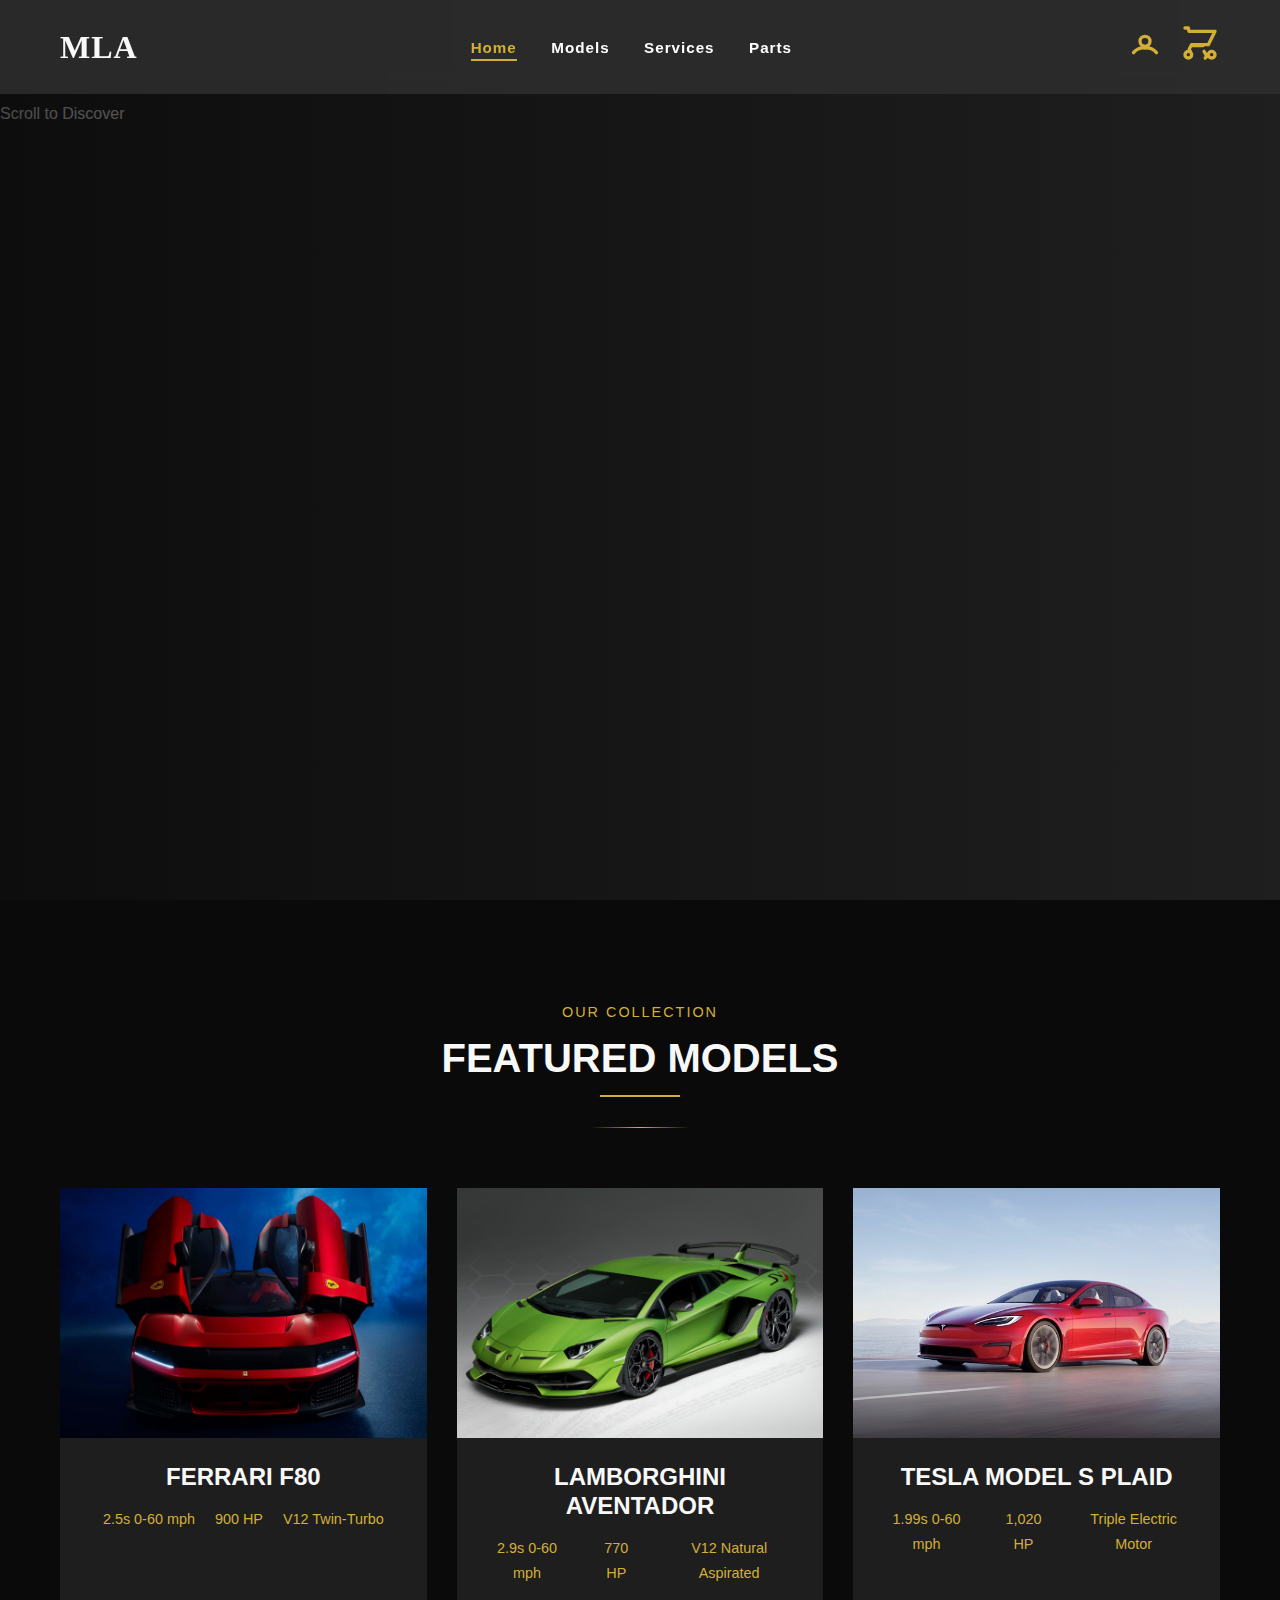
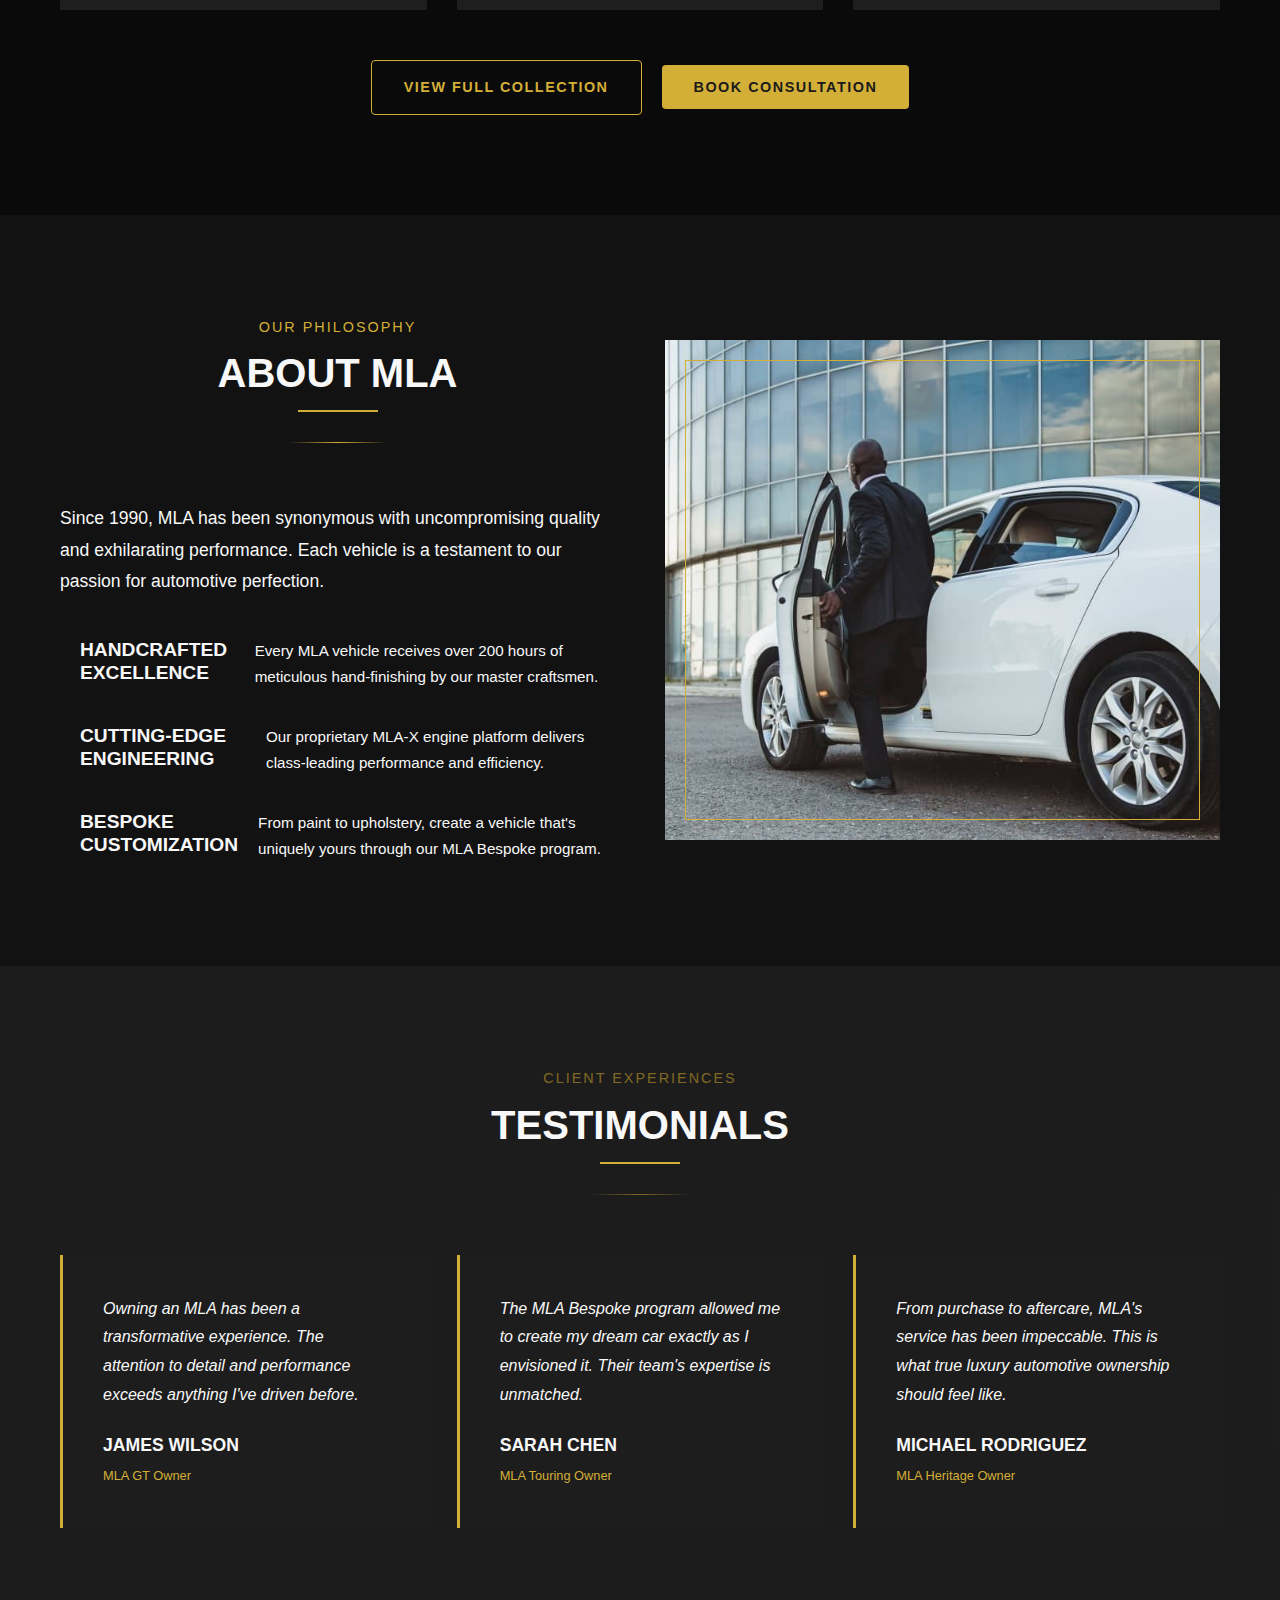
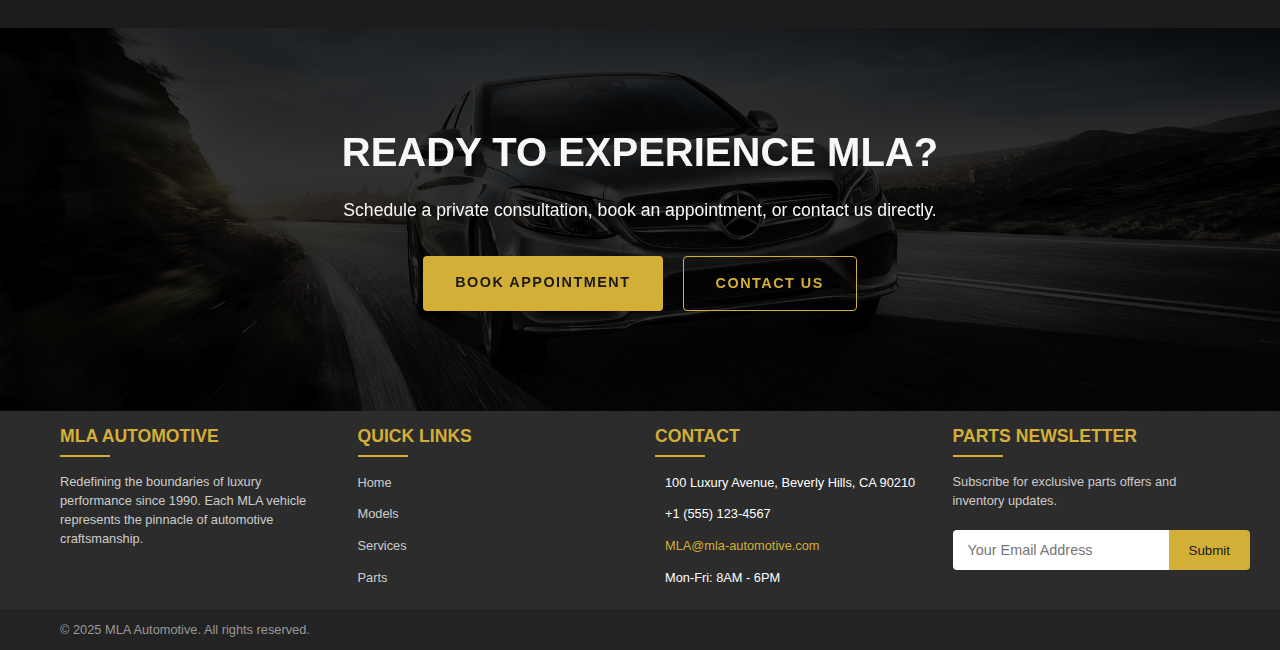
==== commit 7e7d9b12: "cart added to home and parts pages + forms and models added to buttons in home and parts pages" ====
--- a/index.html
+++ b/index.html
@@ -5,6 +5,7 @@
   <meta name="viewport" content="width=device-width, initial-scale=1.0">
   <title>MLA | Premium Automotive Excellence</title>
   <link rel="stylesheet" href="style.css">
+  <link rel="shortcut icon" href="./images/car.png" type="image/x-icon"> 
 </head>
 <body>
   <header class="luxury-header">
@@ -214,17 +215,14 @@
     </section>
   </main>
 
-  <!-- Footer -->
+  <!-- FOOTER -->
   <footer class="luxury-footer">
     <div class="footer-main">
       <div class="container">
         <div class="footer-grid">
           <div class="footer-col">
             <h3>MLA Automotive</h3>
-            <p>
-              Redefining the boundaries of luxury performance since 1990.
-              Each MLA vehicle represents the pinnacle of automotive craftsmanship.
-            </p>
+            <p>Redefining the boundaries of luxury performance since 1990. Each MLA vehicle represents the pinnacle of automotive craftsmanship.</p>
           </div>
           <div class="footer-col">
             <h3>Quick Links</h3>
@@ -233,25 +231,29 @@
               <li><a href="model.html">Models</a></li>
               <li><a href="services.html">Services</a></li>
               <li><a href="Parts.html">Parts</a></li>
-              <li><a href="login.html">Client Portal</a></li>
             </ul>
           </div>
           <div class="footer-col">
             <h3>Contact</h3>
             <ul>
-              <li><span>100 Luxury Avenue, Beverly Hills, CA 90210</span></li>
-              <li><span>+1 (555) 123-4567</span></li>
-              <li><span>contact@mla-automotive.com</span></li>
-              <li><span>Mon-Fri: 9AM - 6PM</span></li>
+              <li><i class="fas fa-map-marker-alt"></i> 100 Luxury Avenue, Beverly Hills, CA 90210</li>
+              <li><i class="fas fa-phone"></i> +1 (555) 123-4567</li>
+              <li>
+                <i class="fas fa-envelope"></i>
+                <a href="mailto:MLA@mla-automotive.com" style="color: #d4af37; text-decoration: none;">
+                  MLA@mla-automotive.com
+                </a>
+              </li>
+              <li><i class="fas fa-clock"></i> Mon-Fri: 8AM - 6PM</li>
             </ul>
           </div>
           <div class="footer-col">
-            <h3>Newsletter</h3>
-            <p>Subscribe for exclusive updates and offers.</p>
-            <form class="newsletter-form" id="newsletterForm">
-              <input type="email" placeholder="Your Email Address">
+            <h3>Parts Newsletter</h3>
+            <p>Subscribe for exclusive parts offers and inventory updates.</p>
+            <form class="newsletter-form">
+              <input type="email" placeholder="Your Email Address" required>
               <button type="submit">Submit</button>
-            </form>            
+            </form>
           </div>
         </div>
       </div>
@@ -343,16 +345,65 @@
       </div>
     </div>
   </div>
-  <!-- Newsletter Success Modal -->
+  <!-- Consultation Success Modal -->
+<div class="modal-overlay" id="consultationSuccessModal">
+  <div class="modal-content">
+    <button class="modal-close" id="closeConsultationSuccessModal">&times;</button>
+    <div class="modal-body">
+      <div class="modal-title-bar">
+        <h2>Thank You!</h2>
+      </div>
+      <div class="modal-text-section">
+        <p>Thank you for booking a consultation! We will contact you soon.</p>
+      </div>
+    </div>
+  </div>
+</div>
+
+<!-- Contact Us Success Modal -->
+<div class="modal-overlay" id="contactUsSuccessModal">
+  <div class="modal-content">
+    <button class="modal-close" id="closeContactUsSuccessModal">&times;</button>
+    <div class="modal-body">
+      <div class="modal-title-bar">
+        <h2>Thank You!</h2>
+      </div>
+      <div class="modal-text-section">
+        <p>Thank you for contacting us! We will get back to you soon.</p>
+      </div>
+    </div>
+  </div>
+</div>
+
+<!-- Book Appointment Success Modal -->
+<div class="modal-overlay" id="appointmentSuccessModal">
+  <div class="modal-content">
+    <button class="modal-close" id="closeAppointmentSuccessModal">&times;</button>
+    <div class="modal-body">
+      <div class="modal-title-bar">
+        <h2>Thank You!</h2>
+      </div>
+      <div class="modal-text-section">
+        <p>Thank you for booking an appointment! We will contact you soon.</p>
+      </div>
+    </div>
+  </div>
+</div>
+
+<!-- Newsletter Success Modal -->
 <div class="modal-overlay" id="newsletterSuccessModal">
   <div class="modal-content">
     <button class="modal-close" id="closeNewsletterModal">&times;</button>
-    <div class="modal-body" style="text-align: center;">
-      <h2>Thank You!</h2>
-      <p>Thank you for subscribing to our newsletter!</p>
+    <div class="modal-body">
+      <div class="modal-title-bar">
+        <h2>THANK YOU!</h2>
+      </div>
+      <div class="modal-text-section">
+        <p>Thank you for subscribing to our newsletter!</p>
+      </div>
     </div>
   </div>
 </div>
   <script src="main.js"></script>
 </body>
-</html>
+</html>--- a/style.css
+++ b/style.css
@@ -142,13 +142,7 @@
   transition: all 0.3s ease;
 }
 
-/* Top bar with contact info and social icons */
-.header-top-bar {
-  background-color: #2c2c2c;
-  padding: 10px 0;
-  font-size: 0.8rem;
-  color: #cccccc;
-}
+
 
 .header-top-bar .container {
   display: flex;
@@ -160,20 +154,13 @@
   margin-right: 20px;
 }
 
-.header-contact i,
-.header-social a {
+.header-contact i {
   margin-right: 8px;
   color: #d4af37;
 }
 
-.header-social a {
-  margin-left: 15px;
-  transition: all 0.3s ease;
-}
-
-.header-social a:hover {
-  color: #b8860b;
-}
+
+
 
 /* --- Header Icons (right) container --- */
 .header-icons {
@@ -560,18 +547,12 @@
 }
 
 /* ========== CTA SECTION ========== */
-/*.cta-section {
+.cta-section {
   background: linear-gradient(rgba(0,0,0,0.8), rgba(0,0,0,0.8)),
-              url('images/cta-bg.jpg') no-repeat center center/cover;
-  text-align: center;
-}
-  */
-  .cta-section {
-    background: url('images/161217142430-2017-cars-ferrari-1.jpg') no-repeat center center/cover;
-    /* The 'cover' value ensures that the background image fills the section while maintaining its aspect ratio */
-    padding: 80px 0; /* adjust padding as needed */
-    text-align: center;
-  }
+              url('images/Mercedes-C-Class-5.jpg') no-repeat center center/cover;
+  text-align: center;
+  filter: brightness(1);
+}
 
 .cta-content {
   max-width: 700px;
@@ -601,10 +582,7 @@
 }
 
 .footer-main {
-  padding: 30px 0 20px;
-}
-.footer-bottom {
-  padding: 10px 0;       /* Reduced from 15px 0 */
+  padding: 50px 0 30px;
 }
 
 .footer-grid {
@@ -634,16 +612,17 @@
 .footer-col p {
   margin-bottom: 15px;
   color: #cccccc;
-  font-size: 0.8rem;
+  font-size: 0.9rem;
   line-height: 1.5;
 }
+
 .footer-col ul {
   list-style: none;
 }
 
 .footer-col ul li {
   margin-bottom: 10px;
-  font-size: 0.8rem;
+  font-size: 0.9rem;
 }
 
 .footer-col ul li a {
@@ -663,39 +642,6 @@
   width: 20px;
   text-align: center;
 }
-.luxury-footer .footer-main {
-  padding: 10px 0; /* Tighter top/bottom */
-}
-
-.luxury-footer .footer-bottom {
-  padding: 6px 0; /* Very small padding */
-}
-
-.footer-grid {
-  gap: 15px; /* Closer columns */
-}
-
-.footer-col {
-  margin: 0;
-  padding: 0;
-}
-
-/* Tighter text spacing */
-.footer-col p,
-.footer-col ul li,
-.footer-links a {
-  margin-bottom: 5px;
-  line-height: 1.4;
-  font-size: 0.85rem;
-}
-
-/* Also ensure ul has no extra margin/padding */
-.footer-col ul {
-  margin: 0;
-  padding: 0;
-}
-
-
 
 .newsletter-form {
   display: flex;
@@ -705,10 +651,10 @@
 .newsletter-form input {
   flex: 1;
   padding: 12px 15px;
-  background-color: #fff;
   border: none;
   border-radius: 4px 0 0 4px;
   font-size: 0.9rem;
+  background-color: #fff;
 }
 
 .newsletter-form button {
@@ -723,6 +669,54 @@
 
 .newsletter-form button:hover {
   background-color: #b8860b;
+}
+
+
+.footer-bottom {
+  background-color: rgba(0, 0, 0, 0.2);
+  padding: 15px 0;
+  text-align: center;
+  font-size: 0.8rem;
+  color: #999999;
+}
+
+.footer-bottom .container {
+  display: flex;
+  justify-content: space-between;
+  align-items: center;
+  flex-wrap: wrap;
+}
+
+.footer-links {
+  display: flex;
+}
+
+.footer-links a {
+  color: #999999;
+  margin-left: 20px;
+  text-decoration: none;
+  transition: all 0.3s ease;
+}
+
+.footer-links a:hover {
+  color: #d4af37;
+}
+
+/* Adjust the main footer area padding for a shorter footer */
+.luxury-footer .footer-main {
+  padding: 15px 0 10px;  /* Reduced from a higher value */
+}
+
+/* Adjust the bottom footer section padding */
+.luxury-footer .footer-bottom {
+  padding: 10px 0;  /* Reduced padding for a more compact look */
+}
+
+/* Optionally, reduce the font size in the footer for a tighter appearance */
+.luxury-footer p,
+.luxury-footer ul li,
+.footer-links a {
+  font-size: 0.8rem;  /* Adjust as needed */
 }
 
 /* ========== MODAL STYLES ========== */
@@ -1373,7 +1367,7 @@
   line-height: 1;
 }
 
-/* Newsletter success modal reusing your existing .modal-overlay, .modal-content, etc. */
+/* Newsletter Success Modal - similar styling to your other modals */
 #newsletterSuccessModal {
   position: fixed;
   top: 0;
@@ -1381,10 +1375,10 @@
   width: 100%;
   height: 100%;
   background: rgba(0,0,0,0.8);
-  display: none; /* hidden by default */
+  display: none; /* Hidden by default */
   align-items: center;
   justify-content: center;
-  z-index: 3000; /* above other elements */
+  z-index: 3000;
 }
 
 #newsletterSuccessModal.active {
@@ -1393,40 +1387,359 @@
 
 #newsletterSuccessModal .modal-content {
   width: 100%;
-  max-width: 500px;
+  max-width: 400px;  /* slightly smaller modal */
   background-color: #fff;
   border-radius: 6px;
-  overflow: hidden;
-  position: relative;
-  text-align: center;
-  /* etc. */
+  overflow: auto;
+  box-shadow: 0 10px 30px rgba(0,0,0,0.2);
+  animation: fadeIn 0.3s ease-out;
+  position: relative;
+  text-align: center;
+}
+/* Override grid for the newsletter modal body to ensure a vertical (row) layout */
+#newsletterSuccessModal .modal-body {
+  display: block;
+  padding: 30px; /* Adjust padding as needed */
+  text-align: center; /* Center the content, if desired */
+}
+
+
+#newsletterSuccessModal .modal-body h2 {
+  margin: 0;
+  font-size: 1.6rem;
+  font-weight: 700;
+  color: #fff;
+  padding: 15px;
+  background:  #b8860b;
+  border-radius: 6px 6px 0 0;
+}
+
+#newsletterSuccessModal .modal-body p {
+  margin: 0;
+  padding: 20px;
+  white-space: nowrap;
+  color: #444444;
+  font-size: 1rem;
+  line-height: 1.5;
 }
 
 #newsletterSuccessModal .modal-close {
   position: absolute;
   top: 10px;
   right: 10px;
-  width: 30px;
-  height: 30px;
+  width: 40px;
+  height: 40px;
+  border-radius: 50%;
+  background-color: #fff;
   border: none;
-  background-color: transparent;
-  font-size: 1.5rem;
   cursor: pointer;
-  z-index: 10;
-}
-
-#newsletterSuccessModal .modal-body {
+  z-index: 9999;
+  display: flex;
+  align-items: center;
+  justify-content: center;
+  transition: all 0.3s ease;
+  color: transparent;
+}
+
+#newsletterSuccessModal .modal-close:hover {
+  background-color: #e0e0e0;
+  transform: rotate(90deg);
+}
+
+#newsletterSuccessModal .modal-close::before {
+  content: '×';
+  font-size: 1.4rem;
+  color: #000;
+  line-height: 1;
+}
+
+/* Consultation Success Modal */
+#consultationSuccessModal {
+  position: fixed;
+  top: 0;
+  left: 0;
+  width: 100%;
+  height: 100%;
+  background: rgba(0,0,0,0.8);
+  display: none; /* Hidden by default */
+  align-items: center;
+  justify-content: center;
+  z-index: 3000;
+}
+
+#consultationSuccessModal.active {
+  display: flex;
+}
+
+#consultationSuccessModal .modal-content {
+  width: 100%;
+  max-width: 400px;  /* slightly smaller modal */
+  background-color: #fff;
+  border-radius: 6px;
+  overflow: auto;
+  box-shadow: 0 10px 30px rgba(0,0,0,0.2);
+  animation: fadeIn 0.3s ease-out;
+  position: relative;
+  text-align: center;
+}
+
+/* Override layout to a vertical (row) layout */
+#consultationSuccessModal .modal-body {
+  display: block;
+  padding: 30px; /* Adjust padding as needed */
+  text-align: center;
+}
+
+/* Gold bar on top for the title */
+#consultationSuccessModal .modal-title-bar {
+  background: #b8860b;
+  padding: 15px;
+  border-radius: 6px 6px 0 0;
+}
+
+#consultationSuccessModal .modal-title-bar h2 {
+  margin: 0;
+  font-size: 1.6rem;
+  font-weight: 700;
+  color: #fff;
+}
+
+/* White section for the text message below */
+#consultationSuccessModal .modal-text-section {
+  background: #fff;
+  padding: 20px;
+  text-align: center;
+}
+
+#consultationSuccessModal .modal-text-section p {
+  margin: 0;
+  font-size: 1rem;
+  color: #444444;
+  line-height: 1.5;
+}
+
+/* Close button styling */
+#consultationSuccessModal .modal-close {
+  position: absolute;
+  top: 10px;
+  right: 10px;
+  width: 40px;
+  height: 40px;
+  border-radius: 50%;
+  background-color: #fff;
+  border: none;
+  cursor: pointer;
+  z-index: 9999;
+  display: flex;
+  align-items: center;
+  justify-content: center;
+  transition: all 0.3s ease;
+  color: transparent;
+}
+
+#consultationSuccessModal .modal-close:hover {
+  background-color: #e0e0e0;
+  transform: rotate(90deg);
+}
+
+#consultationSuccessModal .modal-close::before {
+  content: '×';
+  font-size: 1.4rem;
+  color: #000;
+  line-height: 1;
+}
+
+
+/* Contact Us Success Modal */
+#contactUsSuccessModal {
+  position: fixed;
+  top: 0;
+  left: 0;
+  width: 100%;
+  height: 100%;
+  background: rgba(0, 0, 0, 0.8);
+  display: none; /* Hidden by default */
+  align-items: center;
+  justify-content: center;
+  z-index: 3000;
+}
+
+#contactUsSuccessModal.active {
+  display: flex;
+}
+
+#contactUsSuccessModal .modal-content {
+  width: 100%;
+  max-width: 400px;  /* Adjust if you need a smaller modal */
+  background-color: #fff;
+  border-radius: 6px;
+  overflow: hidden;  /* This ensures the gold bar and white section have matching corners */
+  box-shadow: 0 10px 30px rgba(0,0,0,0.2);
+  position: relative;
+  animation: fadeIn 0.3s ease-out;
+  text-align: center;
+}
+
+/* Ensure the modal body stacks content vertically (rows) */
+#contactUsSuccessModal .modal-body {
+  display: block;
   padding: 30px;
-}
-
-#newsletterSuccessModal .modal-body h2 {
-  margin-bottom: 15px;
-  color: #000; /* or your chosen color */
-}
-
-#newsletterSuccessModal .modal-body p {
-  color: #444; /* or your chosen color */
-  line-height: 1.6;
+  text-align: center;
+}
+
+/* Gold bar for the title */
+#contactUsSuccessModal .modal-title-bar {
+  background: #b8860b;      /* Gold color */
+  padding: 20px;            /* Adjust padding as needed */
+  text-align: center;
+}
+
+#contactUsSuccessModal .modal-title-bar h2 {
+  margin: 0;
+  font-size: 1.6rem;
+  font-weight: 700;
+  color: #fff;              /* White text on gold */
+}
+
+/* White section for the text below */
+#contactUsSuccessModal .modal-text-section {
+  background: #fff;
+  padding: 20px;
+  text-align: center;
+}
+
+#contactUsSuccessModal .modal-text-section p {
+  margin: 0;
+  font-size: 1rem;
+  color: #444;              /* Dark text for good contrast on white */
+  line-height: 1.5;
+}
+
+/* Close Button */
+#contactUsSuccessModal .modal-close {
+  position: absolute;
+  top: 10px;
+  right: 10px;
+  width: 40px;
+  height: 40px;
+  border-radius: 50%;
+  background-color: #fff;
+  border: none;
+  cursor: pointer;
+  z-index: 9999;
+  display: flex;
+  align-items: center;
+  justify-content: center;
+  transition: all 0.3s ease;
+  color: transparent;
+}
+
+#contactUsSuccessModal .modal-close:hover {
+  background-color: #e0e0e0;
+  transform: rotate(90deg);
+}
+
+#contactUsSuccessModal .modal-close::before {
+  content: '×';
+  font-size: 1.4rem;
+  color: #000;
+  line-height: 1;
+}
+
+/* Book Appointment Success Modal */
+#appointmentSuccessModal {
+  position: fixed;
+  top: 0;
+  left: 0;
+  width: 100%;
+  height: 100%;
+  background: rgba(0,0,0,0.8);
+  display: none; /* Hidden by default */
+  align-items: center;
+  justify-content: center;
+  z-index: 3000;
+}
+
+#appointmentSuccessModal.active {
+  display: flex;
+}
+
+#appointmentSuccessModal .modal-content {
+  width: 100%;
+  max-width: 400px;  /* Adjust for desired width */
+  background-color: #fff;
+  border-radius: 6px;
+  overflow: hidden;  /* Ensure the gold bar and white section share rounded corners */
+  box-shadow: 0 10px 30px rgba(0,0,0,0.2);
+  position: relative;
+  animation: fadeIn 0.3s ease-out;
+  text-align: center;
+}
+
+/* Ensure the modal body stacks elements vertically (in rows) */
+#appointmentSuccessModal .modal-body {
+  display: block; 
+  padding: 30px;
+  text-align: center;
+}
+
+/* Gold bar at the top for the title */
+#appointmentSuccessModal .modal-title-bar {
+  background: #b8860b; /* Gold color */
+  padding: 20px;
+  text-align: center;
+}
+
+#appointmentSuccessModal .modal-title-bar h2 {
+  margin: 0;
+  font-size: 1.6rem;
+  font-weight: 700;
+  color: #fff; /* White text */
+}
+
+/* White area for the text message below */
+#appointmentSuccessModal .modal-text-section {
+  background: #fff;
+  padding: 20px;
+  text-align: center;
+}
+
+#appointmentSuccessModal .modal-text-section p {
+  margin: 0;
+  font-size: 1rem;
+  color: #444; /* Dark text for contrast */
+  line-height: 1.5;
+}
+
+/* Close button styling */
+#appointmentSuccessModal .modal-close {
+  position: absolute;
+  top: 10px;
+  right: 10px;
+  width: 40px;
+  height: 40px;
+  border-radius: 50%;
+  background-color: #fff;
+  border: none;
+  cursor: pointer;
+  z-index: 9999;
+  display: flex;
+  align-items: center;
+  justify-content: center;
+  transition: all 0.3s ease;
+  color: transparent;
+}
+
+#appointmentSuccessModal .modal-close:hover {
+  background-color: #e0e0e0;
+  transform: rotate(90deg);
+}
+
+#appointmentSuccessModal .modal-close::before {
+  content: '×';
+  font-size: 1.4rem;
+  color: #000;
+  line-height: 1;
 }
 
 
@@ -1543,4 +1856,4 @@
   .footer-links a {
     margin: 0 10px;
   }
-}
+}